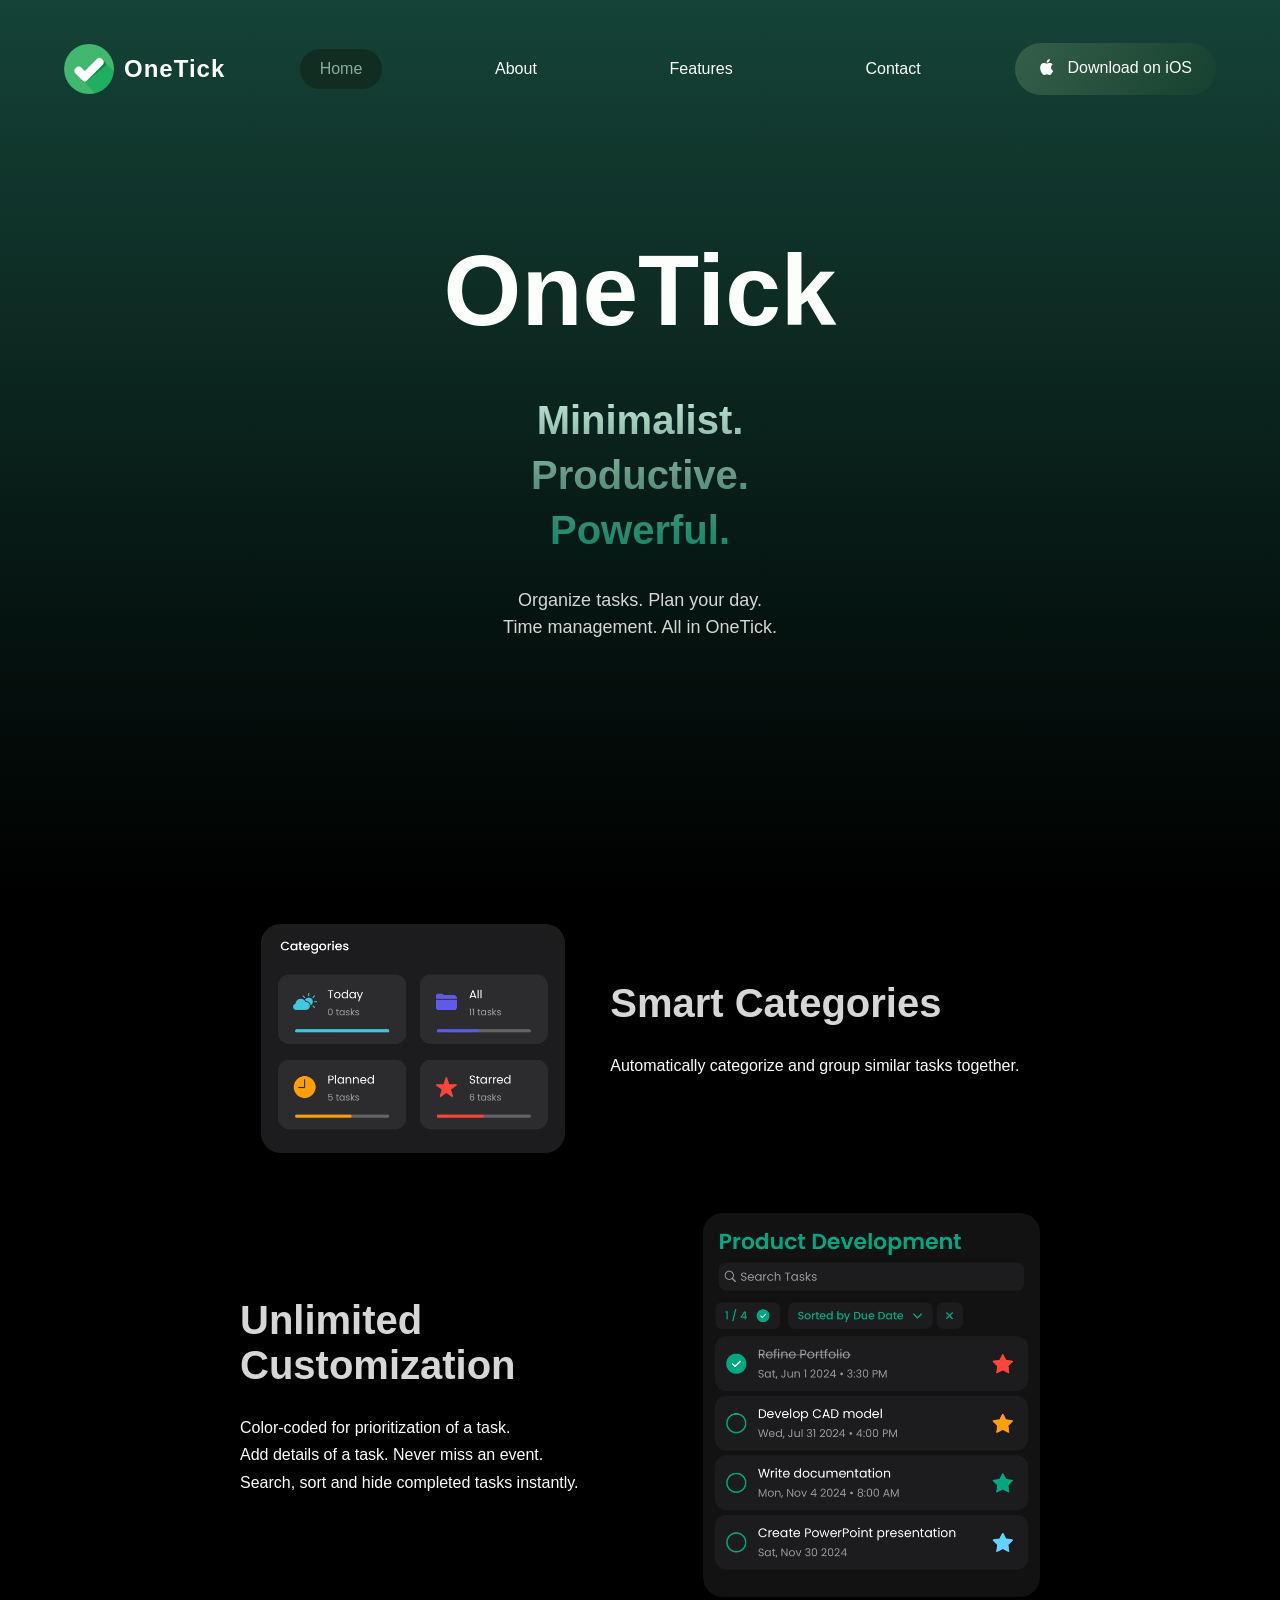
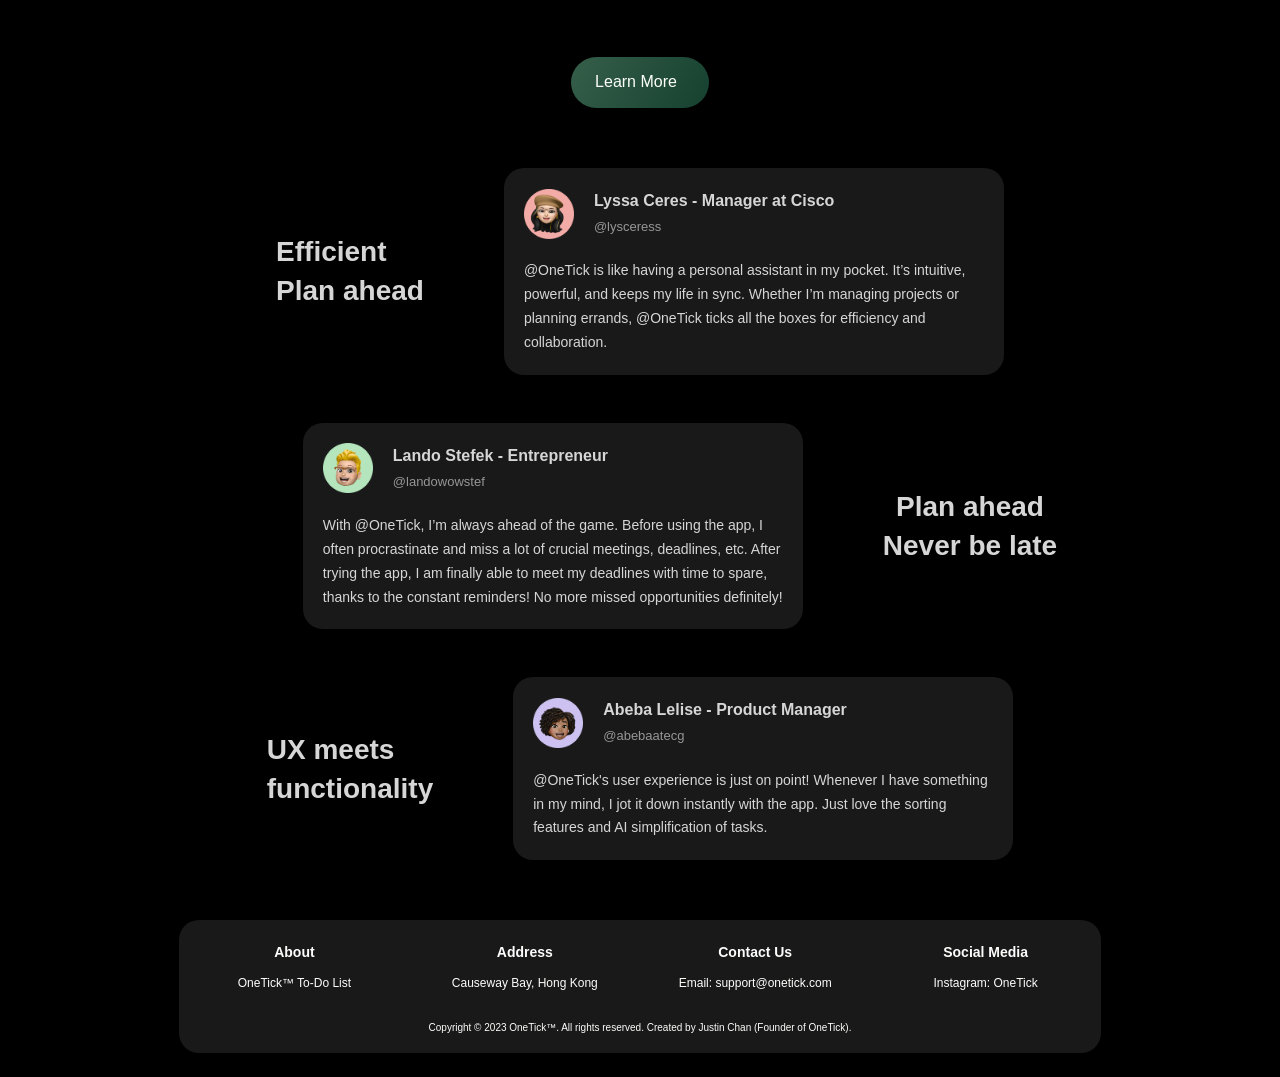
==== index.html @ d0ab64a8 "Add files via upload" ====
<!DOCTYPE html>
<html>
  <head>
    <meta charset="utf-8">
    <meta name="viewport" content="width=device-width, initial-scale-1, maximum-scale=5">
    <link href = "style.css" rel="stylesheet" type="text/css"/>
    <link rel="icon" href="img/tickicon180.png" />
    <link rel="stylesheet" href="https://cdnjs.cloudflare.com/ajax/libs/font-awesome/4.7.0/css/font-awesome.min.css">
    <link rel='stylesheet' href='https://cdn-uicons.flaticon.com/2.4.0/uicons-brands/css/uicons-brands.css'>
    <link rel='stylesheet' href='https://cdn-uicons.flaticon.com/2.4.0/uicons-solid-rounded/css/uicons-solid-rounded.css'>
    <link href="img/css/uicons-brands.css" rel="stylesheet">
    <title>OneTick | The All-In-One To-Do List</title>
  </head>
  
  <body>
    <!-- Side Menu -->
    <div class="mobile-navigation" id="mobile-navigation">
      <div class="mobile-navigation--header">
        <div class="close-button" onclick="toggleMobileNavigation()">
          <button>
            <i class="fi fi-sr-cross-small"></i>
          </button>
        </div>
      </div>
      <!-- Side Menu List-->
      <a onclick="toggleMobileNavigation()" class="mobile-navigation--item mobile-navigation--item__active">Home</a>
      <a href="about.html" class="mobile-navigation--item">About</a>
      <a href="features.html" class="mobile-navigation--item">Features</a> 
      <a href="" class="mobile-navigation--item">Contact</a>
    </div>
      
      <!-- Top Tab Navigation-->
    <div id="container">
      <header>
        <div class="left-box">
          <div class="menu-button" onclick="toggleMobileNavigation()">
            <button>
              <i class="fi fi-sr-bars-staggered"></i>
            </button>
          </div>
          <img src="img/tickicon180.png" alt="" class="logo" onclick="reloadPage()"/>
          <a>
            <h3 class="sitename--h3" onclick="reloadPage()">OneTick
            </h3>
          </a>
        </div>

        <nav class="navigation">
          <a class="navigation--item navigation--item__active">Home</a>
          <a href="about.html" class="navigation--item">About</a>
          <a href="features.html" class="navigation--item">Features</a> 
          <a href="" class="navigation--item">Contact</a>
        </nav>
        <div class="right-box">
          <button class="download-button">
            <i class="fi fi-brands-apple"></i> Download on iOS
          </button>
        </div>
      </header>

      <main>
        <div class="main--content">
          <div class="center--content">
            <div class="title--content">
              <h1 class="onetick-title">
                 OneTick
              </h1>
            </div>
            <span class="color-effect">
              <h1 class="headline">
                 Minimalist.
              </h1>
              <h1 class="headline">
                Productive.
              </h1>
              <h1 class="headline">
                Powerful.
              </h1>
            </span>
            <p class="description">
              Organize tasks. Plan your day. <br>Time management. All in OneTick.
            </p>
            <div class="arrow-down">
              <a href="#div2" class="arrowdown-button">
                <i class="fi fi-sr-angle-down"></i>
              </a>
            </div>
          </div>
        </div>
      </main>
      
      <div class="categories" id="div2">
        <div class="text1">
          <div class="categories-text">
            <h1 class="headline">Smart Categories</h1>
            <p class="subtitle">Automatically categorize and group similar tasks together.</p>
          </div>
        </div>
        <div class="categories1-imgbox">
          <img src="img/smartcategories.png" alt="" class="categories-img1">
        </div>
        <div class="text2">
          <div class="categories-text">
            <h1 class="headline">Smart Categories</h1>
            <p class="subtitle">Automatically categorize and group similar tasks together.</p>
          </div>
        </div>
      </div>

      <div class="categories" id="categories2">
        <div class="categories-text">
          <h1 class="headline">Unlimited 
          Customization</h1>
          <p class="subtitle">
            Color-coded for prioritization of a task.<br>Add details of a task. Never miss an event.<br>Search, sort and hide completed tasks instantly.
          </p>
        </div>
        <div class="categories2-imgbox">
          <img src="img/unlimitedcustomisation.png" alt="" class="categories-img2">
        </div>
      </div>

      <div class="learn-more">
        <button onclick="location.href = 'about.html';" class="learnmore-button">Learn More<i class="fi fi-sr-angle-small-right"></i></button>
      </div>

      <div class="grid-home" id="second">
        <div class="grid-item">
          <div class="subtitle-home">
            <h3>
              Efficient<br>Plan ahead
            </h3>
          </div>
          <div class="card">
            <div class="card-heading">
              <img src="img/user1.png" alt="" class="user-icon">
              <div class="card-textheader">
                <h4>
                  Lyssa Ceres - Manager at Cisco
                </h4>
                <h5>
                  @lysceress
                </h5>
              </div> 
            </div> 
            <p>
              @OneTick is like having a personal assistant in my pocket. It’s intuitive, powerful, and keeps my life in sync. Whether I’m managing projects or planning errands, @OneTick ticks all the boxes for efficiency and collaboration.
            </p>
          </div>
        </div>

        <div class="grid-item">
          <div class="subtitle-home-1">
            <h3>
              Plan ahead<br>Never be late
            </h3>
          </div>
          <div class="card">
            <div class="card-heading">
              <img src="img/user2.png" alt="" class="user-icon">
              <div class="card-textheader">
                <h4>
                  Lando Stefek - Entrepreneur 
                </h4>
                <h5>
                  @landowowstef
                </h5>
              </div> 
            </div>
            <p>
              With @OneTick, I’m always ahead of the game. Before using the app, I often procrastinate and miss a lot of crucial meetings, deadlines, etc. After trying the app, I am finally able to meet my deadlines with time to spare, thanks to the constant reminders! No more missed opportunities definitely!
            </p>
          </div>
          <div class="subtitle-home-2"">
            <h3>
              Plan ahead<br>Never be late
            </h3>
          </div>
        </div>
        
        <div class="grid-item">
          <div class="subtitle-home">
            <h3>
              UX meets<br>functionality
            </h3>
          </div>
          <div class="card">
            <div class="card-heading">
              <img src="img/user3.png" alt="" class="user-icon">
              <div class="card-textheader">
                <h4>
                  Abeba Lelise - Product Manager
                </h4>
                <h5>
                  @abebaatecg
                </h5>
              </div>
            </div>  
            <p>
              @OneTick's user experience is just on point! Whenever I have something in my mind, I jot it down instantly with the app. Just love the sorting features and AI simplification of tasks. 
            </p>
          </div>
        </div>
      </div>
        
      <!-- About, Address and Contact Us (footer) a-->
      <footer>
        <div class="socials-credits">
          <div class="socials">
            <div>
              <p class="socials--item">About</p>
              <p class="socials--subitem">OneTick™ To-Do List</p>
            </div>
            <div>
              <p class="socials--item">Address</p>
              <p class="socials--subitem">Causeway Bay, Hong Kong</p>
            </div>
            <div>
              <p class="socials--item">Contact Us</p>
              <p class="socials--subitem">Email: support@onetick.com</p>
            </div>
            <div>
              <p class="socials--item">Social Media</p>
              <p class="socials--subitem">Instagram: OneTick</p>
            </div>
          </div>
          <div class="credits">
            <p>Copyright © 2023 OneTick™. All rights reserved. Created by Justin Chan (Founder of OneTick).</p>
          </div>
        </div>
      </footer>
    </div>

    <!-- mobile navigation side tab a-->
    <script>
      function toggleMobileNavigation() {
        var element = document.getElementById("mobile-navigation");

        if (element.classList.contains("mobile-navigation__open")) {
          element.classList.remove("mobile-navigation__open");
        } else {
          element.classList.add("mobile-navigation__open");
        }
      }
    </script>

    <script>
      function reloadPage() {
        location.reload();
      }
    </script>
  
  </body>
</html>
---- style.css ----
* {
  box-sizing: border-box;
  font: inherit;
  color: inherit;
  scroll-padding-top: 3em;
}

/* Color Palatte */
style attribute {
    --primary: #fcfefb;
    --secondary: #080807;
    --primbuttn: #355f49;
    --secbuttn: #000000;
    --accent: #164130;
}

html {
  scroll-behavior: smooth;
}

html, body {
  height: 100%;
  width: 100%;
}

::selection {
  background: rgba(97,189,141,0.3);
}

body {
  font-family: "Inter", sans-serif;
  margin: 0;
  background: linear-gradient(180deg, #154337 0%, #061612 65%, #000000 100%);
  background-color: #000000;
  background-repeat: no-repeat;
  padding: env(safe-area-inset-top), env(safe-area-inset-right), env(safe-area-inset-bottom), env(safe-area-inset-left);
  color: #fcfefb;
}

/* Logo - Onetick */
.logo {
  width: 50px;
  height: 50px;
  transform: rotate(0);
}

.logo:hover {
  transform: rotate(360deg);
  transition: all ease-in-out 0.4s;
  cursor: pointer;
}

/* Sitename */
.sitename--h3:hover {
  cursor: pointer;
  color: #1faf5f;
}

.sitename--h3 {
  color: #fcfefb;
  font-size: 24px;
  font-weight: 700;
  letter-spacing: +1px;
  margin-left: 10px;
  padding: 0;
  flex-grow: 1;
  -moz-transition: all 0.2s ease-in;
  -o-transition: all 0.2s ease-in;
  -webkit-transition: all 0.2s ease-in;
  transition: all 0.2s ease-in;
}

p {
  max-width: 600;
}

/* Container that contains everything */
#container {
  max-width: 1200px;
  padding: 24px;
  margin: 0 auto;
}

/* Navigation header */
.left-box {
  display: flex;
  justify-content: left;
  align-items: center;
}

header {
  display: flex;
  justify-content: space-between;
  align-items: center;
  height: 10vh;
}

/* Navigation */
.navigation {
  flex-grow: 1.5;
  margin-left: 40px;
  display: flex;
  flex-direction: row;
  justify-content: space-around;
  max-width: 800px;
}

.navigation--item {
  text-decoration: none;
  color: #fcfefb;
  padding: 0.7em 1.25em;
  border-radius: 999px;
  margin-left: 24px;
  transition: transform ease 0.2s;
}

.navigation--item:hover {
  background-color: #3e4742;
}

.navigation--item:first-child {
  margin-left: 0;
}

.navigation--item__active {
  background-color: #112d21;
  color: #87b09b;
}

.navigation--button {
  color: #fcfefb;
  border: none;
  background: linear-gradient(120deg, #355f49, #164130);
  padding: 1em 1.5em;
  margin-left: 20px;
  border-radius: 999px;
  transition: transform ease 0.2s, box-shadow ease 0.2s;
  display: block;
}

.navigation--button:hover {
  transform: translate(0, -3px);
  box-shadow: 0 20px 80px -10px #355f49;
}

.navigation--button:active {
  transform: translate(0em, 0.2em);
  filter: brightness(60%);
}

.navigation--button:active:before {
  transform: translate3d(0, 0, -0.2em);
}

a {
  cursor: pointer;
  transition: transform ease 0.2s;
}

a:active {
  transform: translate(0em, 0.2em);
  filter: brightness(60%);
}

a:active:before {
  transform: translate3d(0, 0, -0.2em);
}

/* Main content */
main {
  display: flex;
  margin-top: 5vh;
  margin-bottom: 5vh;
  height: 80vh;
}

.learn-more {
  margin-bottom: 60px;
}

button {
  transition: transform ease 0.2s;
  font-size: 16px;
}

button:active {
  transform: translate(0em, 0.2em);
  filter: brightness(60%);
}

button:active:before {
  transform: translate3d(0, 0, -0.2em);
}

.onetick-title {
  font-size: 100px;
  font-weight: bolder;
  margin: 0;
  padding: 0;
  text-align: center;
  margin-bottom: 40px;
}

.headline {
  color: #d6d6d6;
  font-size: 40px;
  font-weight: bold;
  margin: 0;
  padding: 0;
  text-align: center;
  margin-bottom: 10px;
}

.color-effect {
    background: linear-gradient(180deg, #BDE3D5, #619381, #008763);
    -webkit-background-clip: text;
    -webkit-text-fill-color: transparent;
}

.color-effect-2 {
    background: linear-gradient(120deg, #9cc599, #3a6238);
    -webkit-background-clip: text;
    -webkit-text-fill-color: transparent;
}

.description {
  color: #d6d6d6;
  margin: 0;
  padding: 0;
  line-height: 150%;
  margin-top: 24px;
  margin-bottom: 24px;
  text-align: center;
  font-size: 18px;
}

.description---about {
  color: #d6d6d6;
  margin: 0;
  padding: 0;
  line-height: 150%;
  text-align: center;
  font-weight: 600;
  font-size: 24px;
}

.italic {
  font-style: italic;
  border-radius: 1em 0 1em 0;
  background-image: linear-gradient(
    -100deg,
    rgba(255, 224, 0, 0.2),
    rgba(255, 224, 0, 0.3) 95%,
    rgba(255, 224, 0, 0.1)
  );
}

.bold {
  font-weight: bold;
}



@-webkit-keyframes shine {
  from {
    -webkit-mask-position: 150%;
  }
  
  to {
    -webkit-mask-position: -50%;
  }
}

i {
  vertical-align: middle;
}

.learnmore-button {
  padding: 1em 1.5em;
  border: none;
  border-radius: 999px;
  background: linear-gradient(120deg, #355f49, #164130);
  transition: transform ease 0.2s, box-shadow ease 0.2s;
  display: block;
  margin: auto;
  justify-content: center;
  align-items: center;
}

.learnmore-button:hover {
  transform: translate(0, -3px);
  box-shadow: 0 20px 80px -10px #355f49;
}

.learnmore-button:active {
  transform: translate(0em, 0.2em);
  filter: brightness(60%);
}

.learnmore-button:active:before {
  transform: translate(0em, -0.2em);
}

.learnmore-button i {
  margin-left: 0.5em;
}

.download-button {
  padding: 1em 1.5em;
  border: none;
  border-radius: 999px;
  background: linear-gradient(120deg, #355f49, #164130);
  transition: transform ease 0.2s, box-shadow ease 0.2s;
  margin: auto;
  margin-left: 40px;
}

.download-button:hover {
  transform: translate(0, -3px);
  box-shadow: 0 20px 80px -10px #355f49;
}

.download-button:active {
  transform: translate(0em, 0.2em);
  filter: brightness(60%);
}

.download-button:active:before {
  transform: translate(0em, -0.2em);
}

.download-button i {
  margin-right: 0.5em;
}

.main--content {
  flex: 1;
  display: flex;
  flex-direction: column;
}

@keyframes fade-in {
  from {
    opacity: 0;
    transform: translateY(1em);
  }
  
  to {
    opacity: 1;
    transform: translateY(0);
  }
}

.title--content {
  align-items: center;
  margin-bottom: 10px;
  animation: fade-in ease-in-out;
  animation-duration: 1.5s;
}

.center--content {
  display: flex;
  flex-direction: column;
  margin: auto;
  animation: fade-in ease-in-out;
  animation-duration: 1.5s;
}

.arrow-down {
  margin-top: 20px;
  margin-bottom: 20px;
  height: 100px;
}

.arrowdown-button {
  margin: auto;
  align-items: center;
  display: flex;
  width: 120px;
  height: 100px;
  justify-content: center;
  background: none;
  padding: 0;
  border: none;
}

a:link { 
  text-decoration: none; 
} 
a:visited { 
  text-decoration: none; 
} 
a:hover { 
  text-decoration: none; 
} 
a:active { 
  text-decoration: none; 
}


.main--img {
  flex: 1;
  display: flex;
  margin: auto;
  justify-content: center;
  animation: fade-in ease-in-out;
  animation-duration: 1.5s;
}

.main--img img {
  max-width: 100%;
  max-height: 500px;
  object-fit: cover;
  transition: all .3s ease;
}

.main--img img:hover {
  transform: scale(1.2);
}

.categories {
  flex: 1;
  display: flex;
  flex-direction: row;
  margin: auto;
  align-items: center;
  justify-content: center;
  gap: 45px;
  margin-bottom: 60px;
  max-width: 800px;
  animation: fade-in ease-in-out;
  animation-timeline: view();
  animation-range: entry 0% cover 30%;
}

.categories1-imgbox {
  width: fit-content;
  background: #1C1C1E;
  transition: all .3s ease;
  border-radius: 20px;
}

.categories2-imgbox {
  width: fit-content;
  background: #121212;
  transition: all .3s ease;
  border-radius: 20px;
  padding-top: 10px;
  padding-bottom: 10px;
}

.categories img {
  max-width: 100%;
  object-fit: contain;
}

.categories-img1 {
  max-height: 25vh;
  border-radius: 20px;
}

.categories-img2 {
  max-height: 40vh;
  border-radius: 20px;
}

.categories1-imgbox:hover {
  transform: scale(1.06);
}

.categories2-imgbox:hover {
  transform: scale(1.06);
}

.text1 {
  display: none;
}

.text2 {
  display: flex;
}

.categories-text {
  flex: 1;
  display: flex;
  flex-direction: column;
  margin: auto;
  justify-content: left;
}

.categories .headline {
  text-align: left;
}

.categories .subtitle {
  line-height: 1.7;
}

/* Card Layout */
.grid-home {
  display: grid;
  grid-row-gap: 3em;
  grid-gap: 3em;
  position: relative;
  justify-content: center;
  margin-bottom: 60px;
}

.grid {
  display: grid;
  grid-template-columns: repeat(2, 500px);
  grid-row-gap: 3em;
  grid-gap: 3em;
  position: relative;
  justify-content: center;
  margin-bottom: 60px;
}

@keyframes appear {
  from {
    opacity: 0;
    scale: 0.5;
  } 
  to {
    opacity: 1;
    scale: 1;
  }
}

.card {
  background-color: rgba(25, 25, 25, 1);
  padding: 20px 20px 20px 20px;
  border-radius: 20px;
  position: relative;
  cursor: pointer;
  transition: box-shadow .25s;
  max-width: 500px;
  animation: appear linear;
  animation-timeline: view();
  animation-range: entry 0% cover 30%;
}

.card::before {
  content: '';
  position: absolute;
  inset: 0;
  border-radius: 20px;
}

.card:hover {
  box-shadow: 0 20px 80px 0px rgb(53,95,73,40%) ;
}

.icon {
  text-align: center;
  position: relative;
  padding-top: 12px;
}

.icon {
  position: absolute;
  border-radius: 50%;
  background-color: rgba(35,35,35,1);
}

.grid-home .icon {
  position: relative;
  display: block;
  width: 60px;
  height: 60px;
  color: #d6d6d6;
}

.grid .icon {
  position: relative;
  display: block;
  width: 40px;
  height: 40px;
  color: #d6d6d6;
}

.user-icon {
  width: 50px;
  height: 50px;
}

.grid-home .card-heading {
  display: flex;
  gap: 20px;
  align-items: center;
  margin-bottom: 20px;
}

.grid-home .card-textheader {
  display: flex;
  flex-direction: column;
  vertical-align: center;
}  

.grid-home h4 {
  position: relative;
  margin: 5px 0 10px 0;
  font-family: inherit;
  font-weight: 700;
  font-size: 16px;
  line-height: 1;
  color: #d6d6d6;
}

.grid h4 {
  position: relative;
  margin: 12px 0 4px 0;
  font-family: inherit;
  font-weight: 700;
  font-size: 20px;
  line-height: 2;
  color: #d6d6d6;
}

.grid-home h5 {
  margin: 0 0 5px 0;
  position: relative;
  font-size: 13px;
  line-height: 1.2;
  color: #969696;
}

.grid-home p {
  position: relative;
  margin: 0;
  font-size: 14px;
  line-height: 1.7;
  color: #d6d6d6;
}

.grid p {
  position: relative;
  margin: 0;
  font-size: 14px;
  line-height: 1.7;
  color: #d6d6d6;
}

.subtitle-home h3 {
  position: relative;
  margin: 0;
  font-size: 28px;
  line-height: 1.4;
  font-weight: bold;
  color: #d6d6d6;
  animation: fade-in ease-in-out;
  animation-duration: 1.5s;
  animation-timeline: view();
  animation-range: entry 0% cover 20%;
}

.subtitle-home-2 h3 {
  display: block;
  position: relative;
  margin: 0;
  font-size: 28px;
  line-height: 1.4;
  font-weight: bold;
  color: #d6d6d6;
  animation: fade-in ease-in-out;
  animation-duration: 1.5s;
  animation-timeline: view();
  animation-range: entry 0% cover 20%;
  text-align: center;
}
.subtitle-home-1 h3 {
  display: none; 
}

.grid-item {
  display: flex;
  flex-direction: row;
  align-items: center;
  justify-content: center;
  margin: auto;
  max-width: 900px;
  gap: 80px;
}

/* Footer */
.socials-credits {
  background-color: rgba(25, 25, 25, 1);
  border-radius: 20px;
  padding-top: 10px;
  padding-bottom: 10px;
  margin-left: 10%;
  margin-right: 10%;
  animation: fade-in ease-in-out;
  animation-duration: 1.5s;
  animation-timeline: view();
  animation-range: entry 0% cover 20%;
}

.socials {
  display: grid;
  grid-template-columns: repeat(4, 25%);
  grid-gap: 0;
  position: relative;
  justify-content: center;
}

.socials--item {
  font-weight: 700;
  font-size: 14px;
}

.socials--subitem {
  margin: 0;
  line-height: 150%;
  font-weight: 400;
  font-size: 12px;
}

.socials p {
  text-align: center;
}

.credits p {
  text-align: center;
  font-size: 10px;
  margin-top: 30px;
  margin-left: 20px;
  margin-right: 20px;
}

/* Mobile navigation */
.menu-button {
  display: none;
}

.menu-button button {
  border: none;
  background-color: transparent;
  font-size: 22px;
}

.close-button button {
  border: none;
  background-color: transparent;
  font-size: 22px;
  margin-top: 20px;
  margin-bottom: 40px;
}

.mobile-navigation--item {
  text-decoration: none;
  font-size: 24px;
  color: #fcfefb;
  display: block;
  margin-bottom: 24px;
  padding-left: 0px;
  border-left: 3px solid transparent;
  transition: all 0.4s ease;
}

.mobile-navigation--item:hover {
  padding-left: 10px;
  border-left: 3px solid #164130;
}

.mobile-navigation--item__active {
  color: #87b09b;
}

.mobile-navigation {
  position: fixed;
  width: 60%;
  height: 100vh;
  background: rgba(30,30,30,1);
  padding: 24px;
  display: none;
  transform: translateX(-100%);
  transition: transform 200ms ease-in-out;
}

.mobile-navigation__open {
  transform: translateX(0)
}

.mobile-navigation--header {
  display: flex;
  align-items: center;
  justify-content: space-between;
}

@media only screen and (max-width: 1100px) {
  .grid {
    grid-template-columns: repeat(2, 400px);
  }
}

@media only screen and (max-width: 900px) {
  .grid {
    grid-template-columns: repeat(2, 320px);
  }
  
  .socials {
    grid-template-columns: repeat(2, 50%);
  }
}


@media only screen and (max-width: 917px) {
  main {
    display: block;
    height: auto;
    margin-bottom: 10vh;
  }

  header .logo {
    display: none;
  }

  header {
    display: flex;
    justify-content: space-evenly;
    align-items: center;
  }

  .navigation {
    display: none;
  }

  .navigation--button {
    display: none;
  }

  .mobile-navigation {
    display: block;
    z-index: 1;
  }

  .menu-button {
    display: block;
  }

  .main--img {
    display: flex;
    margin: auto;
    justify-content: center;
  }
  
  .main--img img {
    max-width: 70%;
    max-height: 900px;
    height: auto;
  }

  .main--img img:hover {
    transform: none;
  }

  .main--content {
    display: block;
    justify-content: center;
    margin-bottom: 40px;
    margin-left: 0;
  }
  
  .planning-button {
    display: block;
    margin: auto;
  }

  .download-button {
    display: block;
    float: right;
  }

  .arrow-down {
    display: none;
  }

  .categories {
    flex: 1;
    display: flex;
    flex-direction: column;
    margin: auto;
    justify-content: center;
    animation: fade-in ease-in-out;
    animation-duration: 1.5s;
    gap: 25px;
    margin-bottom: 60px;
  }

  .categories-text .headline {
    text-align: center;
  }

  .categories-text .subtitle {
    text-align: center;
  }

  .text1 {
    display: flex;
  }

  .text2 {
    display: none;
  }
  
  .grid-item {
    display: flex;
    flex-direction: column;
    align-items: center;
    justify-content: center;
    margin: auto;
    max-width: 600px;
    gap: 25px;
    margin-top: 30px;
  }
  
  .subtitle-home h3 {
    text-align: center;
  }
  
  .subtitle-home-1 h3 {
    display: block;
    position: relative;
    margin: 0;
    font-size: 28px;
    line-height: 1.4;
    font-weight: bold;
    color: #d6d6d6;
    animation: fade-in ease-in-out;
    animation-duration: 1.5s;
    animation-timeline: view();
    animation-range: entry 0% cover 40%;
    text-align: center;
  }
  
  .subtitle-home-2 {
    display: none;
  }
}

@media only screen and (max-width: 730px) {
  .grid {
    grid-template-columns: repeat(1, 100%);
  }
  .card {
    justify-content: center;
    align-items: center;
  }
}

@media only screen and (max-width: 600px) {
  .socials {
    grid-template-columns: repeat(1, 100%);
  }
  .grid-item {
    max-width: 450px;
  }
}

@media only screen and (max-width: 560px) {
  .grid-item {
    max-width: 350px;
  }
}

@media only screen and (max-width: 430px) {
  /*Shrink whole page when screen is too small*/
  body {
    zoom: 80%;
  }
}

@media only screen and (max-width: 340px) {
  /*Shrink whole page when screen is too small*/
  body {
    zoom: 60%;
  }
}

@media only screen and (max-width: 280px) {
  /*Shrink whole page when screen is too small*/
  body {
    zoom: 40%;
  }
}

@media only screen and (max-width: 200px) {
  /*Shrink whole page when screen is too small*/
  body {
    zoom: 30%;
  }
}
@media only screen and (max-width: 160px) {
  /*Shrink whole page when screen is too small*/
  body {
    zoom: 20%;
  }
}
---- img/css/uicons-brands.css ----
@font-face {
font-family: "uicons-brands";
src: url("../webfonts/uicons-brands.eot#iefix") format("embedded-opentype"),
url("../webfonts/uicons-brands.woff2") format("woff2"),
url("../webfonts/uicons-brands.woff") format("woff");
}

    i[class^="fi-brands-"]:before, i[class*=" fi-brands-"]:before, span[class^="fi-brands-"]:before, span[class*="fi-brands-"]:before {
font-family: uicons-brands !important;
font-style: normal;
font-weight: normal !important;
font-variant: normal;
text-transform: none;
line-height: 1;
-webkit-font-smoothing: antialiased;
-moz-osx-font-smoothing: grayscale;
}

        .fi-brands-3m:before {
    content: "\f101";
    }
        .fi-brands-500px:before {
    content: "\f102";
    }
        .fi-brands-abbot-laboratories:before {
    content: "\f103";
    }
        .fi-brands-accusoft:before {
    content: "\f104";
    }
        .fi-brands-acrobat:before {
    content: "\f105";
    }
        .fi-brands-adobe:before {
    content: "\f106";
    }
        .fi-brands-aecom:before {
    content: "\f107";
    }
        .fi-brands-aero:before {
    content: "\f108";
    }
        .fi-brands-after-effects:before {
    content: "\f109";
    }
        .fi-brands-airbnb:before {
    content: "\f10a";
    }
        .fi-brands-algolia:before {
    content: "\f10b";
    }
        .fi-brands-amd:before {
    content: "\f10c";
    }
        .fi-brands-american-express:before {
    content: "\f10d";
    }
        .fi-brands-android:before {
    content: "\f10e";
    }
        .fi-brands-animate:before {
    content: "\f10f";
    }
        .fi-brands-app-store-ios:before {
    content: "\f110";
    }
        .fi-brands-apple-pay:before {
    content: "\f111";
    }
        .fi-brands-apple:before {
    content: "\f112";
    }
        .fi-brands-artstation:before {
    content: "\f113";
    }
        .fi-brands-astrazeneca:before {
    content: "\f114";
    }
        .fi-brands-asus:before {
    content: "\f115";
    }
        .fi-brands-atandt:before {
    content: "\f116";
    }
        .fi-brands-atlassian:before {
    content: "\f117";
    }
        .fi-brands-atom:before {
    content: "\f118";
    }
        .fi-brands-audition:before {
    content: "\f119";
    }
        .fi-brands-behance:before {
    content: "\f11a";
    }
        .fi-brands-bitcoin:before {
    content: "\f11b";
    }
        .fi-brands-blackberry:before {
    content: "\f11c";
    }
        .fi-brands-blogger:before {
    content: "\f11d";
    }
        .fi-brands-bluetooth:before {
    content: "\f11e";
    }
        .fi-brands-bootstrap:before {
    content: "\f11f";
    }
        .fi-brands-bridgestone:before {
    content: "\f120";
    }
        .fi-brands-burger-king:before {
    content: "\f121";
    }
        .fi-brands-c:before {
    content: "\f122";
    }
        .fi-brands-capture:before {
    content: "\f123";
    }
        .fi-brands-cc-amazon-pay:before {
    content: "\f124";
    }
        .fi-brands-cc-apple-pay:before {
    content: "\f125";
    }
        .fi-brands-cc-diners-club:before {
    content: "\f126";
    }
        .fi-brands-cc-visa:before {
    content: "\f127";
    }
        .fi-brands-centos:before {
    content: "\f128";
    }
        .fi-brands-character:before {
    content: "\f129";
    }
        .fi-brands-chromecast:before {
    content: "\f12a";
    }
        .fi-brands-cloudflare:before {
    content: "\f12b";
    }
        .fi-brands-confluence:before {
    content: "\f12c";
    }
        .fi-brands-creative-commons-by:before {
    content: "\f12d";
    }
        .fi-brands-creative-commons-nc-eu:before {
    content: "\f12e";
    }
        .fi-brands-creative-commons-nc-jp:before {
    content: "\f12f";
    }
        .fi-brands-creative-commons-nc:before {
    content: "\f130";
    }
        .fi-brands-creative-commons-nd:before {
    content: "\f131";
    }
        .fi-brands-creative-commons-pd-alt:before {
    content: "\f132";
    }
        .fi-brands-creative-commons-pd:before {
    content: "\f133";
    }
        .fi-brands-creative-commons-remix:before {
    content: "\f134";
    }
        .fi-brands-creative-commons-sa:before {
    content: "\f135";
    }
        .fi-brands-creative-commons-sampling-plus:before {
    content: "\f136";
    }
        .fi-brands-creative-commons-sampling:before {
    content: "\f137";
    }
        .fi-brands-creative-commons-share:before {
    content: "\f138";
    }
        .fi-brands-creative-commons-zero:before {
    content: "\f139";
    }
        .fi-brands-creative-commons:before {
    content: "\f13a";
    }
        .fi-brands-css3-alt:before {
    content: "\f13b";
    }
        .fi-brands-css3:before {
    content: "\f13c";
    }
        .fi-brands-dailymotion:before {
    content: "\f13d";
    }
        .fi-brands-deezer:before {
    content: "\f13e";
    }
        .fi-brands-delphi:before {
    content: "\f13f";
    }
        .fi-brands-dev:before {
    content: "\f140";
    }
        .fi-brands-devianart:before {
    content: "\f141";
    }
        .fi-brands-digg:before {
    content: "\f142";
    }
        .fi-brands-dimension:before {
    content: "\f143";
    }
        .fi-brands-discord:before {
    content: "\f144";
    }
        .fi-brands-docker:before {
    content: "\f145";
    }
        .fi-brands-dribbble:before {
    content: "\f146";
    }
        .fi-brands-dropbox:before {
    content: "\f147";
    }
        .fi-brands-drupal:before {
    content: "\f148";
    }
        .fi-brands-ebay:before {
    content: "\f149";
    }
        .fi-brands-elementor:before {
    content: "\f14a";
    }
        .fi-brands-ethereum:before {
    content: "\f14b";
    }
        .fi-brands-etsy:before {
    content: "\f14c";
    }
        .fi-brands-evernote:before {
    content: "\f14d";
    }
        .fi-brands-facebook-messenger:before {
    content: "\f14e";
    }
        .fi-brands-facebook:before {
    content: "\f14f";
    }
        .fi-brands-fedex:before {
    content: "\f150";
    }
        .fi-brands-figma:before {
    content: "\f151";
    }
        .fi-brands-firefox-browser:before {
    content: "\f152";
    }
        .fi-brands-firefox:before {
    content: "\f153";
    }
        .fi-brands-flaticon-1:before {
    content: "\f154";
    }
        .fi-brands-flaticon:before {
    content: "\f155";
    }
        .fi-brands-flickr:before {
    content: "\f156";
    }
        .fi-brands-flipboard:before {
    content: "\f157";
    }
        .fi-brands-fonts:before {
    content: "\f158";
    }
        .fi-brands-foursquare:before {
    content: "\f159";
    }
        .fi-brands-freepik-1:before {
    content: "\f15a";
    }
        .fi-brands-freepik:before {
    content: "\f15b";
    }
        .fi-brands-fresco:before {
    content: "\f15c";
    }
        .fi-brands-github:before {
    content: "\f15d";
    }
        .fi-brands-gitlab:before {
    content: "\f15e";
    }
        .fi-brands-goodreads:before {
    content: "\f15f";
    }
        .fi-brands-google:before {
    content: "\f160";
    }
        .fi-brands-haskell:before {
    content: "\f161";
    }
        .fi-brands-hbo:before {
    content: "\f162";
    }
        .fi-brands-hotjar:before {
    content: "\f163";
    }
        .fi-brands-html5:before {
    content: "\f164";
    }
        .fi-brands-huawei:before {
    content: "\f165";
    }
        .fi-brands-hubspot:before {
    content: "\f166";
    }
        .fi-brands-ibm:before {
    content: "\f167";
    }
        .fi-brands-iconfinder:before {
    content: "\f168";
    }
        .fi-brands-illustrator-draw:before {
    content: "\f169";
    }
        .fi-brands-illustrator:before {
    content: "\f16a";
    }
        .fi-brands-imdb:before {
    content: "\f16b";
    }
        .fi-brands-incopy:before {
    content: "\f16c";
    }
        .fi-brands-indesign:before {
    content: "\f16d";
    }
        .fi-brands-instagram:before {
    content: "\f16e";
    }
        .fi-brands-intel:before {
    content: "\f16f";
    }
        .fi-brands-invision:before {
    content: "\f170";
    }
        .fi-brands-itunes:before {
    content: "\f171";
    }
        .fi-brands-janseen:before {
    content: "\f172";
    }
        .fi-brands-java:before {
    content: "\f173";
    }
        .fi-brands-jcb:before {
    content: "\f174";
    }
        .fi-brands-jira:before {
    content: "\f175";
    }
        .fi-brands-johnson-and-johnson:before {
    content: "\f176";
    }
        .fi-brands-joomla:before {
    content: "\f177";
    }
        .fi-brands-js:before {
    content: "\f178";
    }
        .fi-brands-kickstarter:before {
    content: "\f179";
    }
        .fi-brands-line:before {
    content: "\f17a";
    }
        .fi-brands-linkedin:before {
    content: "\f17b";
    }
        .fi-brands-lisp:before {
    content: "\f17c";
    }
        .fi-brands-mailchimp:before {
    content: "\f17d";
    }
        .fi-brands-marriott-international:before {
    content: "\f17e";
    }
        .fi-brands-mcdonalds:before {
    content: "\f17f";
    }
        .fi-brands-media-encoder:before {
    content: "\f180";
    }
        .fi-brands-medium:before {
    content: "\f181";
    }
        .fi-brands-meta:before {
    content: "\f182";
    }
        .fi-brands-microsoft-edge:before {
    content: "\f183";
    }
        .fi-brands-microsoft-explorer:before {
    content: "\f184";
    }
        .fi-brands-microsoft:before {
    content: "\f185";
    }
        .fi-brands-mysql:before {
    content: "\f186";
    }
        .fi-brands-napster:before {
    content: "\f187";
    }
        .fi-brands-nestle:before {
    content: "\f188";
    }
        .fi-brands-netflix:before {
    content: "\f189";
    }
        .fi-brands-node-js:before {
    content: "\f18a";
    }
        .fi-brands-nvidia:before {
    content: "\f18b";
    }
        .fi-brands-oracle:before {
    content: "\f18c";
    }
        .fi-brands-patreon:before {
    content: "\f18d";
    }
        .fi-brands-paypal:before {
    content: "\f18e";
    }
        .fi-brands-pfizer:before {
    content: "\f18f";
    }
        .fi-brands-photoshop-camera:before {
    content: "\f190";
    }
        .fi-brands-photoshop-express:before {
    content: "\f191";
    }
        .fi-brands-photoshop-lightroom-classic:before {
    content: "\f192";
    }
        .fi-brands-photoshop-lightroom:before {
    content: "\f193";
    }
        .fi-brands-photoshop:before {
    content: "\f194";
    }
        .fi-brands-php:before {
    content: "\f195";
    }
        .fi-brands-pinterest:before {
    content: "\f196";
    }
        .fi-brands-postgre:before {
    content: "\f197";
    }
        .fi-brands-premiere-rush:before {
    content: "\f198";
    }
        .fi-brands-premiere:before {
    content: "\f199";
    }
        .fi-brands-product-hunt:before {
    content: "\f19a";
    }
        .fi-brands-python:before {
    content: "\f19b";
    }
        .fi-brands-raspberry-pi:before {
    content: "\f19c";
    }
        .fi-brands-reddit:before {
    content: "\f19d";
    }
        .fi-brands-samsung:before {
    content: "\f19e";
    }
        .fi-brands-sap:before {
    content: "\f19f";
    }
        .fi-brands-sass:before {
    content: "\f1a0";
    }
        .fi-brands-shopify:before {
    content: "\f1a1";
    }
        .fi-brands-siemens:before {
    content: "\f1a2";
    }
        .fi-brands-sketch:before {
    content: "\f1a3";
    }
        .fi-brands-skype:before {
    content: "\f1a4";
    }
        .fi-brands-slack:before {
    content: "\f1a5";
    }
        .fi-brands-slidesgo:before {
    content: "\f1a6";
    }
        .fi-brands-snapchat:before {
    content: "\f1a7";
    }
        .fi-brands-sony:before {
    content: "\f1a8";
    }
        .fi-brands-soundcloud:before {
    content: "\f1a9";
    }
        .fi-brands-spark:before {
    content: "\f1aa";
    }
        .fi-brands-spotify:before {
    content: "\f1ab";
    }
        .fi-brands-starbucks:before {
    content: "\f1ac";
    }
        .fi-brands-stock:before {
    content: "\f1ad";
    }
        .fi-brands-storyset:before {
    content: "\f1ae";
    }
        .fi-brands-stripe:before {
    content: "\f1af";
    }
        .fi-brands-substance-3d-designer:before {
    content: "\f1b0";
    }
        .fi-brands-substance-3d-painter:before {
    content: "\f1b1";
    }
        .fi-brands-substance-3d-sampler:before {
    content: "\f1b2";
    }
        .fi-brands-substance-3d-stager:before {
    content: "\f1b3";
    }
        .fi-brands-swift:before {
    content: "\f1b4";
    }
        .fi-brands-t-mobile:before {
    content: "\f1b5";
    }
        .fi-brands-telegram:before {
    content: "\f1b6";
    }
        .fi-brands-tencent:before {
    content: "\f1b7";
    }
        .fi-brands-the-home-depot:before {
    content: "\f1b8";
    }
        .fi-brands-tik-tok:before {
    content: "\f1b9";
    }
        .fi-brands-trello:before {
    content: "\f1ba";
    }
        .fi-brands-tripadvisor:before {
    content: "\f1bb";
    }
        .fi-brands-tumblr:before {
    content: "\f1bc";
    }
        .fi-brands-twitch:before {
    content: "\f1bd";
    }
        .fi-brands-twitter:before {
    content: "\f1be";
    }
        .fi-brands-typescript:before {
    content: "\f1bf";
    }
        .fi-brands-uber:before {
    content: "\f1c0";
    }
        .fi-brands-ubuntu:before {
    content: "\f1c1";
    }
        .fi-brands-unilever:before {
    content: "\f1c2";
    }
        .fi-brands-unity:before {
    content: "\f1c3";
    }
        .fi-brands-unsplash:before {
    content: "\f1c4";
    }
        .fi-brands-ups:before {
    content: "\f1c5";
    }
        .fi-brands-usaa:before {
    content: "\f1c6";
    }
        .fi-brands-verizon:before {
    content: "\f1c7";
    }
        .fi-brands-videvo:before {
    content: "\f1c8";
    }
        .fi-brands-vimeo:before {
    content: "\f1c9";
    }
        .fi-brands-visa:before {
    content: "\f1ca";
    }
        .fi-brands-visual-basic:before {
    content: "\f1cb";
    }
        .fi-brands-vk:before {
    content: "\f1cc";
    }
        .fi-brands-walmart:before {
    content: "\f1cd";
    }
        .fi-brands-wepik:before {
    content: "\f1ce";
    }
        .fi-brands-whatsapp:before {
    content: "\f1cf";
    }
        .fi-brands-wikipedia:before {
    content: "\f1d0";
    }
        .fi-brands-windows:before {
    content: "\f1d1";
    }
        .fi-brands-wix:before {
    content: "\f1d2";
    }
        .fi-brands-wordpress:before {
    content: "\f1d3";
    }
        .fi-brands-xd:before {
    content: "\f1d4";
    }
        .fi-brands-xing:before {
    content: "\f1d5";
    }
        .fi-brands-yahoo:before {
    content: "\f1d6";
    }
        .fi-brands-yandex:before {
    content: "\f1d7";
    }
        .fi-brands-yelp:before {
    content: "\f1d8";
    }
        .fi-brands-youtube:before {
    content: "\f1d9";
    }
        .fi-brands-zoom:before {
    content: "\f1da";
    }
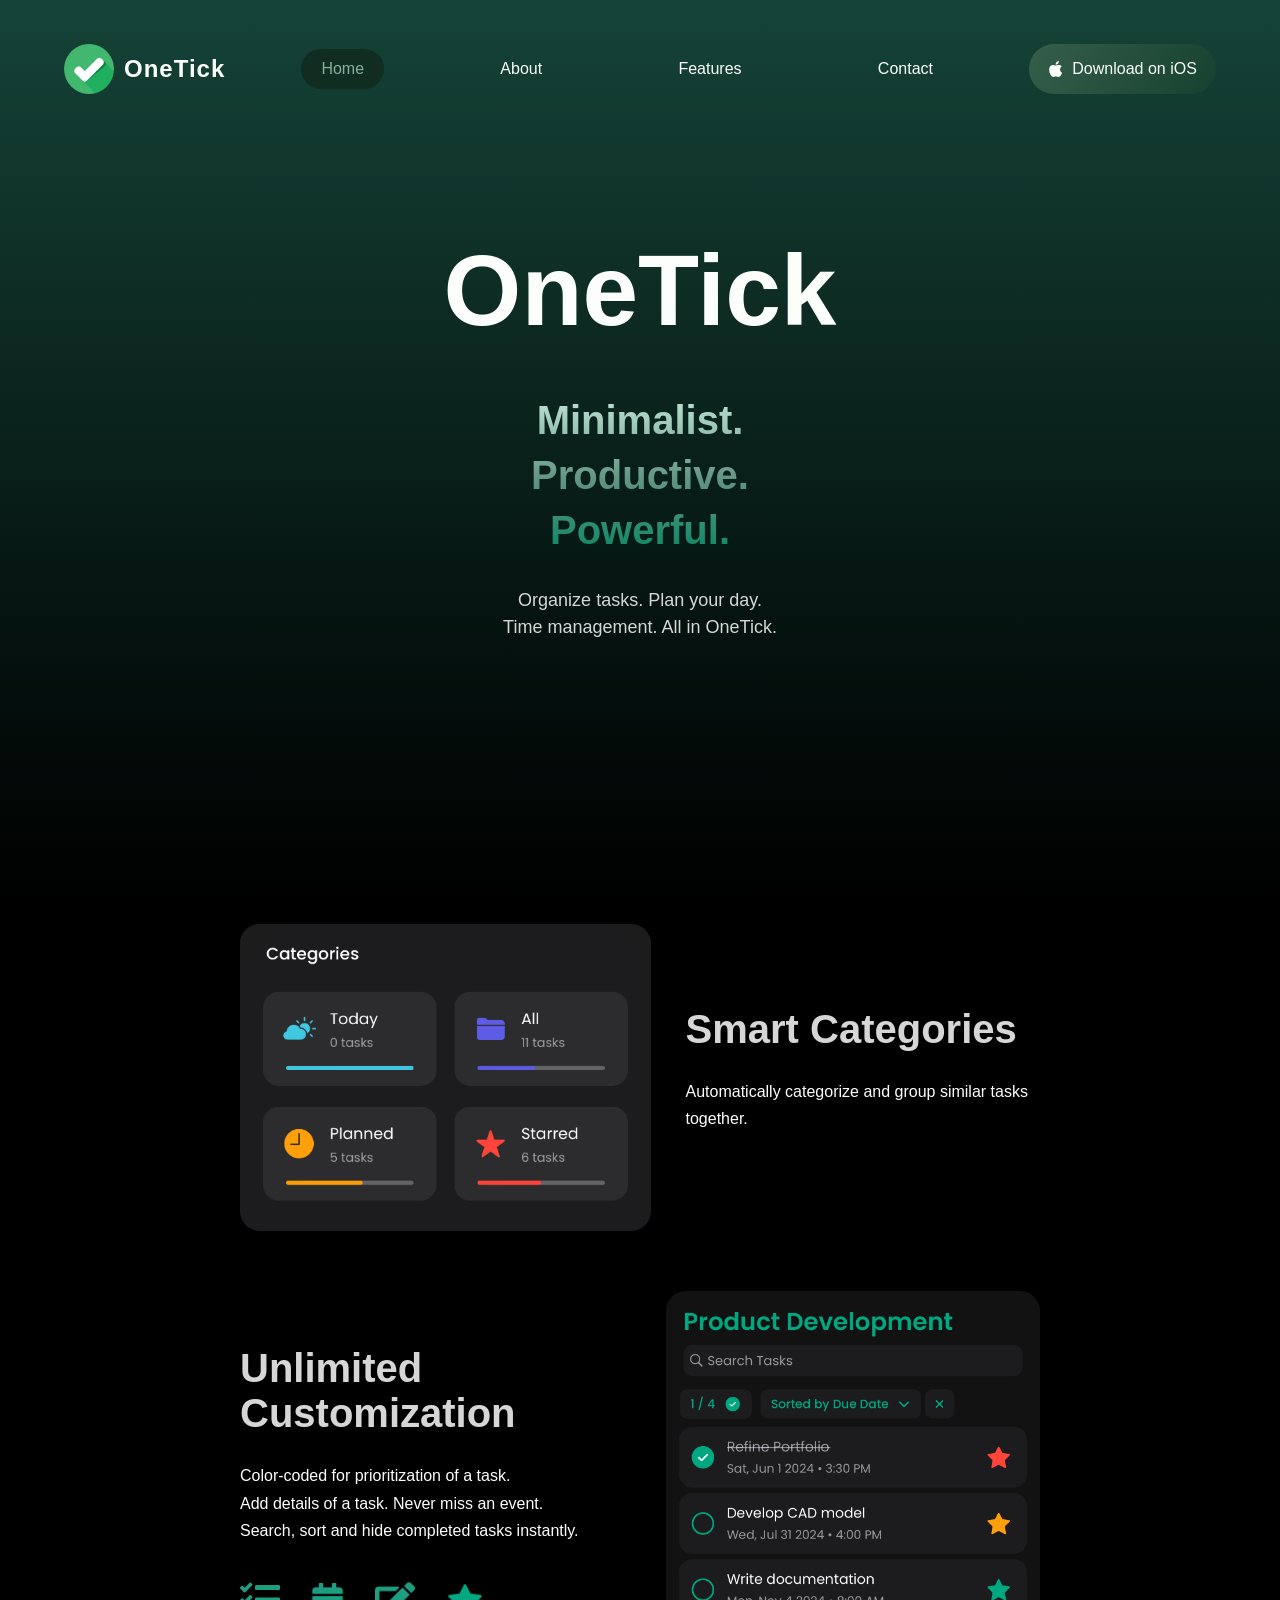
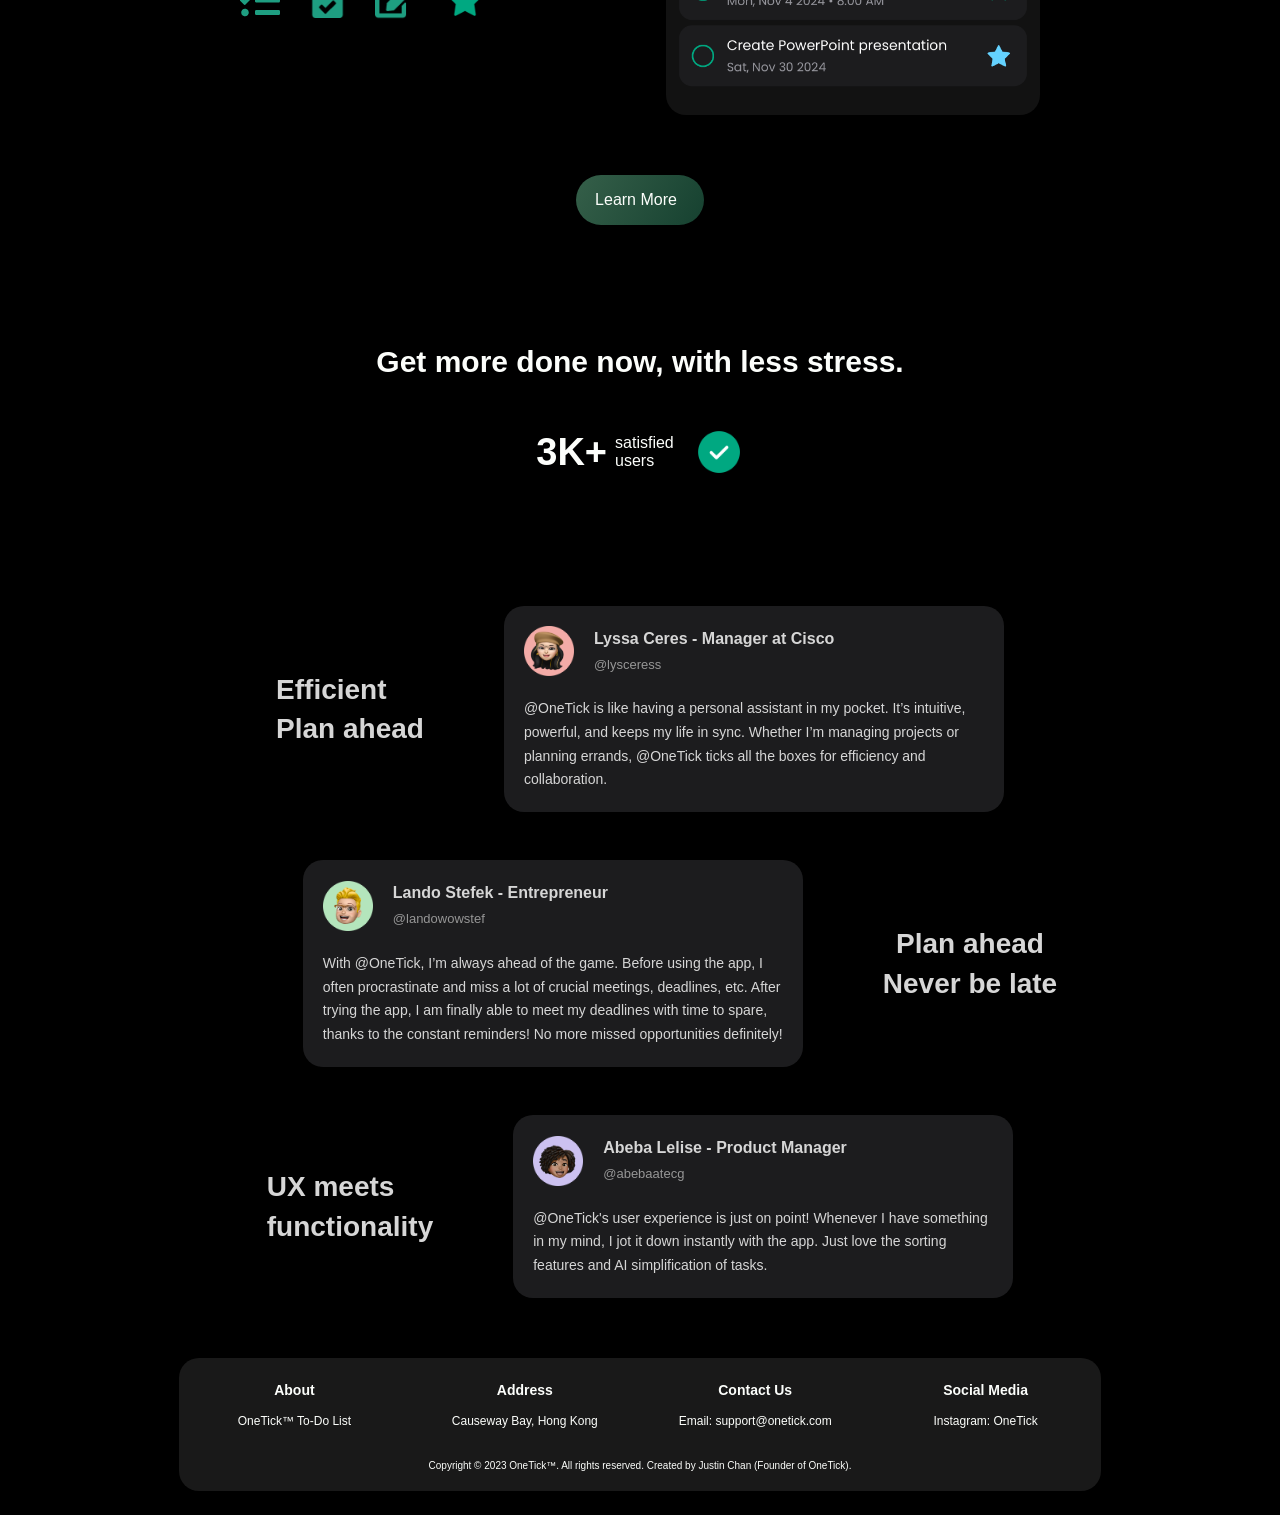
==== commit 8d866956: "Add files via upload" ====
--- a/index.html
+++ b/index.html
@@ -53,7 +53,8 @@
         </nav>
         <div class="right-box">
           <button class="download-button">
-            <i class="fi fi-brands-apple"></i> Download on iOS
+            <i class="fi fi-brands-apple"></i>
+            Download on iOS
           </button>
         </div>
       </header>
@@ -114,14 +115,41 @@
           <p class="subtitle">
             Color-coded for prioritization of a task.<br>Add details of a task. Never miss an event.<br>Search, sort and hide completed tasks instantly.
           </p>
+          <div class="img-container">
+            <img src="img/tasks.png" alt="" class="categories-icon2">
+            <img src="img/calendar-check.png" alt="" class="categories-icon">
+            <img src="img/edit.png" alt="" class="categories-icon2">
+            <img src="img/star.png" alt="" class="categories-icon2">
+          </div>
         </div>
         <div class="categories2-imgbox">
           <img src="img/unlimitedcustomisation.png" alt="" class="categories-img2">
         </div>
       </div>
 
-      <div class="learn-more">
-        <button onclick="location.href = 'about.html';" class="learnmore-button">Learn More<i class="fi fi-sr-angle-small-right"></i></button>
+      <div class="learnmore">
+        <button onclick="location.href = 'about.html';" class="learnmore-button">
+          Learn More
+          <i class="fi fi-sr-angle-small-right"></i>
+        </button>
+      </div>
+      
+      <div class="banner">
+        <div class="slogan">
+          <h1 class="slogan-text">
+            Get more done now, with less stress.
+          </h1>
+        </div>
+        
+        <div class="userbase">
+          <h2 class="userbase-count">
+            3K+
+          </h2>
+          <p class="userbase-text">
+            satisfied<br>users
+          </p>
+          <img src="img/ok.png" alt="" class="userbase-img">
+        </div>
       </div>
 
       <div class="grid-home" id="second">
@@ -249,6 +277,8 @@
         location.reload();
       }
     </script>
+
+    <script src="script.js"></script>
   
   </body>
 </html>
--- a/style.css
+++ b/style.css
@@ -174,10 +174,6 @@
   height: 80vh;
 }
 
-.learn-more {
-  margin-bottom: 60px;
-}
-
 button {
   transition: transform ease 0.2s;
   font-size: 16px;
@@ -259,32 +255,41 @@
   font-weight: bold;
 }
 
-
-
-@-webkit-keyframes shine {
-  from {
-    -webkit-mask-position: 150%;
-  }
-  
-  to {
-    -webkit-mask-position: -50%;
-  }
-}
-
-i {
-  vertical-align: middle;
+.img-container {
+  display: flex;
+  gap: 30px;
+  margin-top: 20px;
+  margin-bottom: 40px;
+}
+
+.categories-icon {
+  margin-top: 2.5px;
+  width: 35px;
+  height: 35px;
+}
+
+.categories-icon2 {
+  width: 40px;
+  height: 40px;
+}
+
+.learnmore {
+  display: flex;
+  align-items: center;
+  justify-content: center;
+  margin-bottom: 100px;
 }
 
 .learnmore-button {
-  padding: 1em 1.5em;
+  padding: 1em 1.2em;
   border: none;
   border-radius: 999px;
   background: linear-gradient(120deg, #355f49, #164130);
   transition: transform ease 0.2s, box-shadow ease 0.2s;
-  display: block;
-  margin: auto;
-  justify-content: center;
-  align-items: center;
+  display: flex;
+  justify-content: center;
+  align-items: center;
+  text-align: center;
 }
 
 .learnmore-button:hover {
@@ -305,14 +310,25 @@
   margin-left: 0.5em;
 }
 
+.learnmore-button i::before {
+  margin: none;
+  display: block;
+  width: 16px;
+  height: 16px;
+}
+
 .download-button {
-  padding: 1em 1.5em;
+  padding: 1em 1.2em;
   border: none;
   border-radius: 999px;
   background: linear-gradient(120deg, #355f49, #164130);
   transition: transform ease 0.2s, box-shadow ease 0.2s;
+  display: flex;
   margin: auto;
   margin-left: 40px;
+  justify-content: center;
+  align-items: center;
+  text-align: center;
 }
 
 .download-button:hover {
@@ -331,6 +347,12 @@
 
 .download-button i {
   margin-right: 0.5em;
+}
+
+.download-button i::before {
+  display: block;
+  width: 16px;
+  height: 16px;
 }
 
 .main--content {
@@ -425,7 +447,7 @@
   margin: auto;
   align-items: center;
   justify-content: center;
-  gap: 45px;
+  gap: 35px;
   margin-bottom: 60px;
   max-width: 800px;
   animation: fade-in ease-in-out;
@@ -455,12 +477,12 @@
 }
 
 .categories-img1 {
-  max-height: 25vh;
+  max-height: 350px;
   border-radius: 20px;
 }
 
 .categories-img2 {
-  max-height: 40vh;
+  max-height: 400px;
   border-radius: 20px;
 }
 
@@ -494,6 +516,46 @@
 
 .categories .subtitle {
   line-height: 1.7;
+}
+
+/* Slogan + Satisfied Users */
+.banner {
+  animation: fade-in ease-in-out;
+  animation-duration: 1.5s;
+  animation-timeline: view();
+  animation-range: entry 0% cover 30%;
+}
+
+.slogan {
+  display: flex;
+  align-items: center;
+  justify-content: center;
+  margin-bottom: 0px;
+}
+
+.slogan-text {
+  text-align: center;
+  font-size: 30px;
+  font-weight: 600;
+}
+
+.userbase {
+  display: flex;
+  align-items: center;
+  justify-content: center;
+  margin-bottom: 100px;
+}
+
+.userbase-count {
+  font-size: 38px;
+  font-weight: 600;
+  margin-right: 8px;
+}
+
+.userbase-img {
+  width: 50px;
+  height: 50px;
+  margin-left: 20px;
 }
 
 /* Card Layout */
@@ -528,7 +590,7 @@
 }
 
 .card {
-  background-color: rgba(25, 25, 25, 1);
+  background-color: #1C1C1E;
   padding: 20px 20px 20px 20px;
   border-radius: 20px;
   position: relative;
@@ -794,49 +856,72 @@
   }
 }
 
-@media only screen and (max-width: 900px) {
-  .grid {
-    grid-template-columns: repeat(2, 320px);
+@media only screen and (max-width: 947px) {
+  .mobile-navigation {
+    display: block;
+    z-index: 1;
+  }
+
+  header .logo {
+    display: none;
+  }
+
+  header {
+    display: flex;
+    justify-content: space-between;
+    align-items: center;
+    padding-left: 20px;
+    padding-right: 20px;
   }
   
-  .socials {
-    grid-template-columns: repeat(2, 50%);
-  }
-}
-
-
-@media only screen and (max-width: 917px) {
+  .navigation {
+    display: none;
+  }
+
+  .navigation--button {
+    display: none;
+  }
+
+  .menu-button {
+    display: block;
+  }
+  
+  .arrow-down {
+    display: none;
+  }
+
+  .download-button {
+    float: right;
+  }
+
+  .img-container {
+    align-items: center;
+    justify-content: center;
+  }
+
   main {
     display: block;
     height: auto;
     margin-bottom: 10vh;
   }
-
-  header .logo {
-    display: none;
-  }
-
-  header {
-    display: flex;
-    justify-content: space-evenly;
-    align-items: center;
-  }
-
-  .navigation {
-    display: none;
-  }
-
-  .navigation--button {
-    display: none;
-  }
-
-  .mobile-navigation {
-    display: block;
-    z-index: 1;
-  }
-
-  .menu-button {
-    display: block;
+}
+
+
+@media only screen and (max-width: 900px) {
+  .grid {
+    grid-template-columns: repeat(2, 320px);
+  }
+
+  .socials {
+    grid-template-columns: repeat(2, 50%);
+  }
+  
+  .categories-img1 {
+    max-height: 260px;
+  }
+  
+  .categories-img2 {
+    max-height: 360px;
   }
 
   .main--img {
@@ -865,15 +950,6 @@
   .planning-button {
     display: block;
     margin: auto;
-  }
-
-  .download-button {
-    display: block;
-    float: right;
-  }
-
-  .arrow-down {
-    display: none;
   }
 
   .categories {
@@ -884,7 +960,7 @@
     justify-content: center;
     animation: fade-in ease-in-out;
     animation-duration: 1.5s;
-    gap: 25px;
+    gap: 35px;
     margin-bottom: 60px;
   }
 
@@ -937,6 +1013,10 @@
   .subtitle-home-2 {
     display: none;
   }
+
+  .socials-credits {
+    animation-range: entry 0% cover 40%;
+  }
 }
 
 @media only screen and (max-width: 730px) {
@@ -996,4 +1076,5 @@
   body {
     zoom: 20%;
   }
-}+}
+
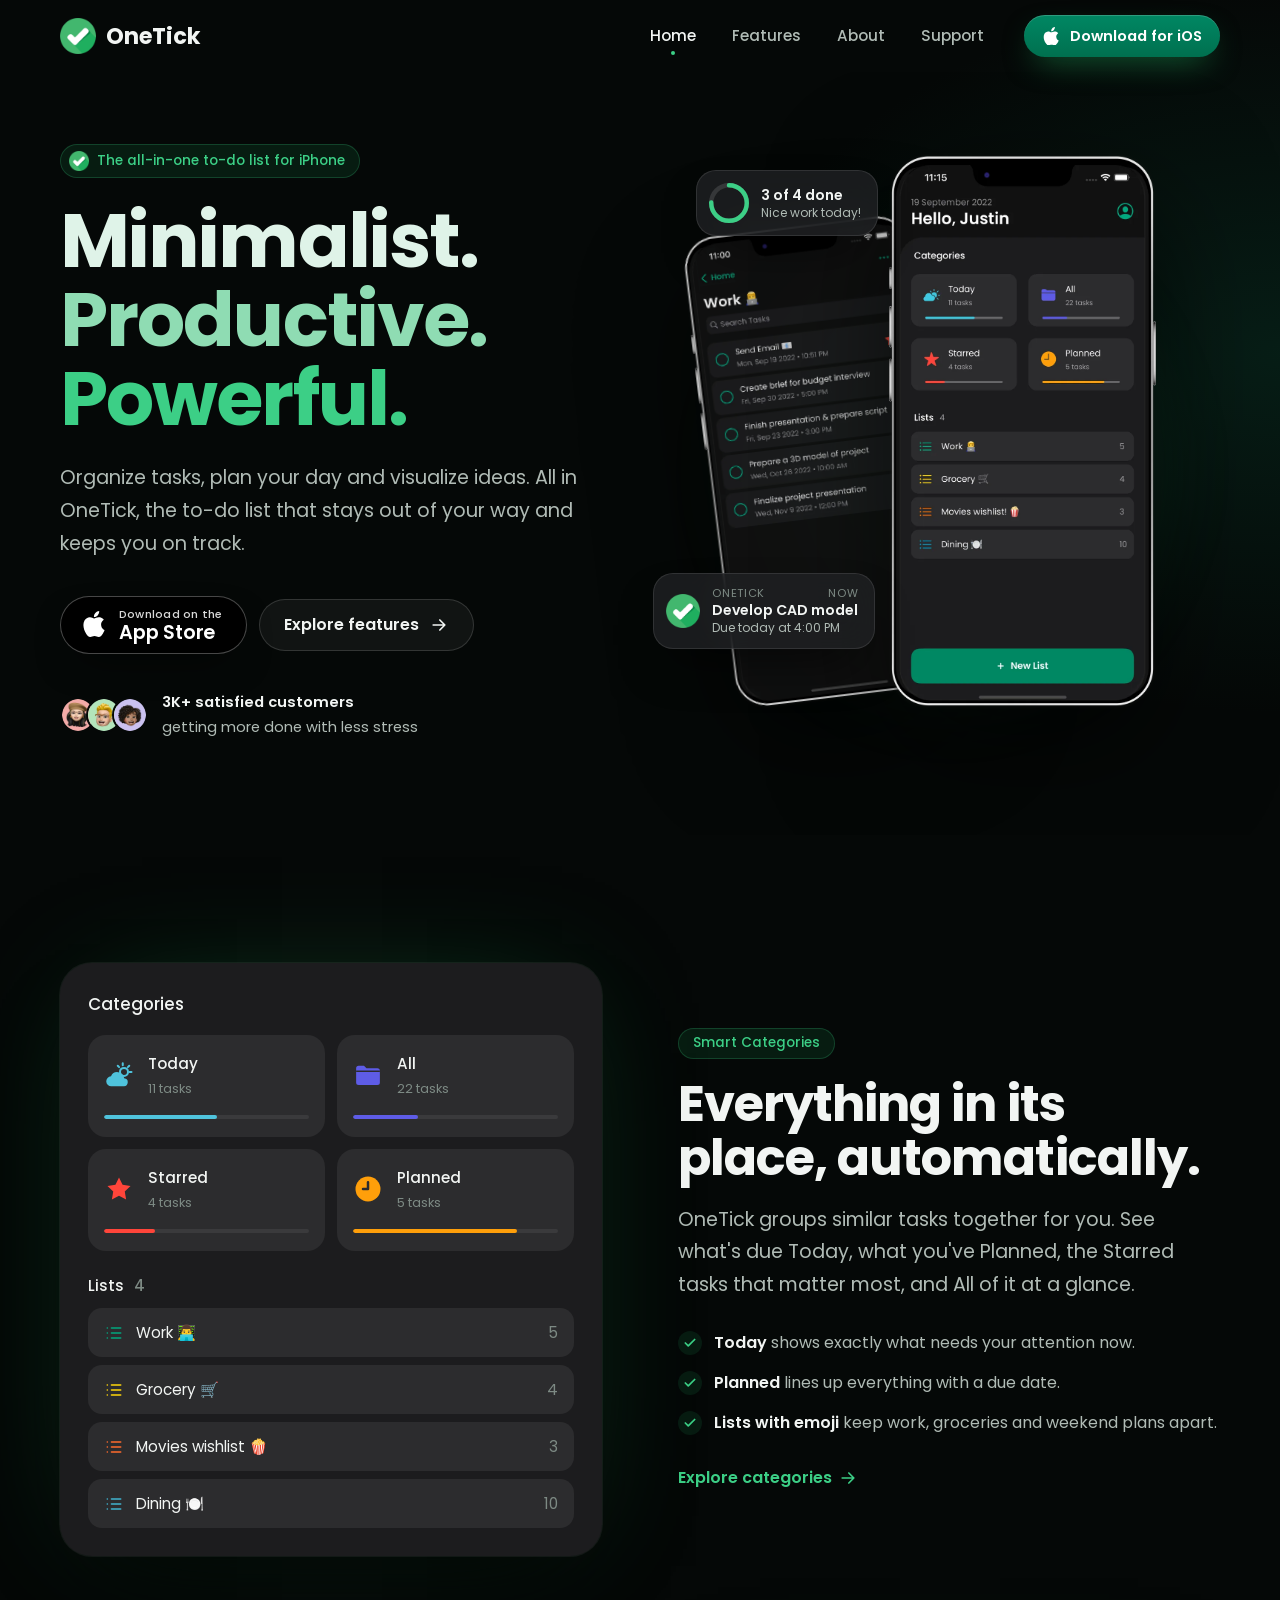
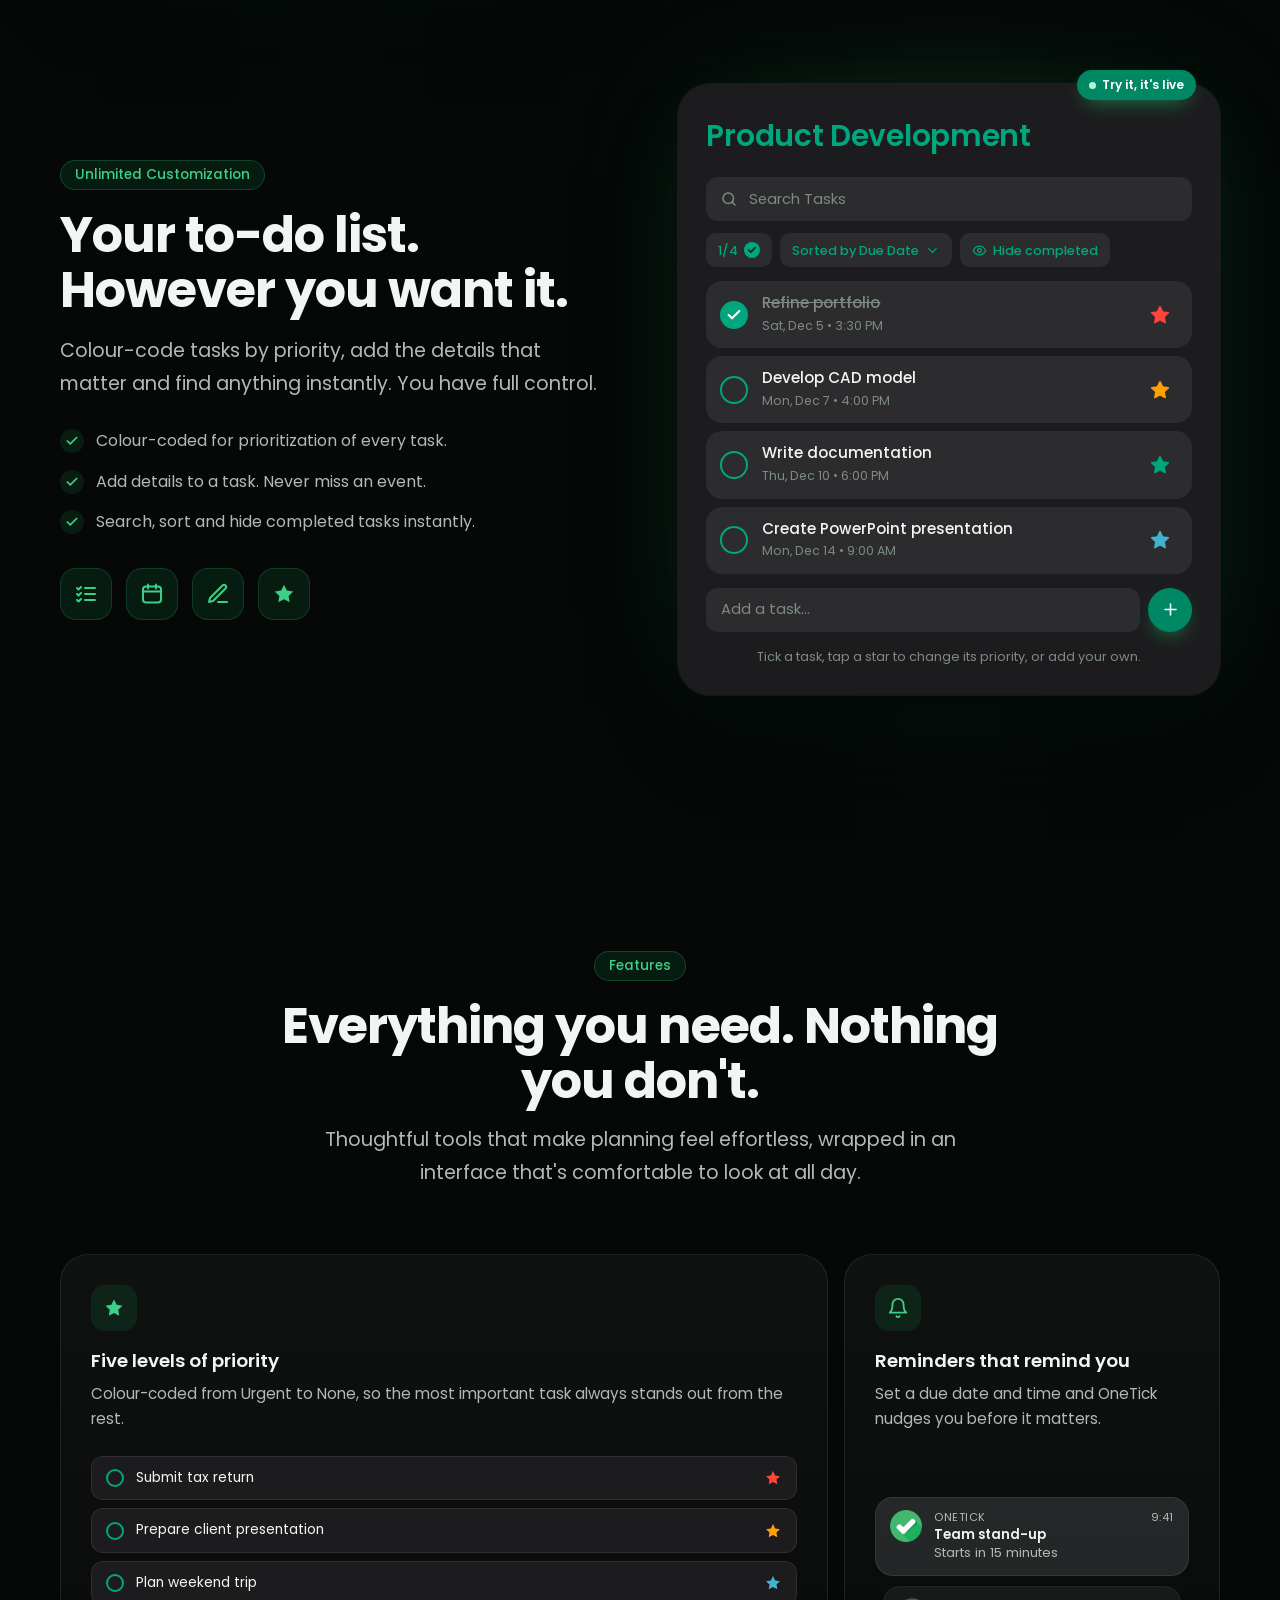
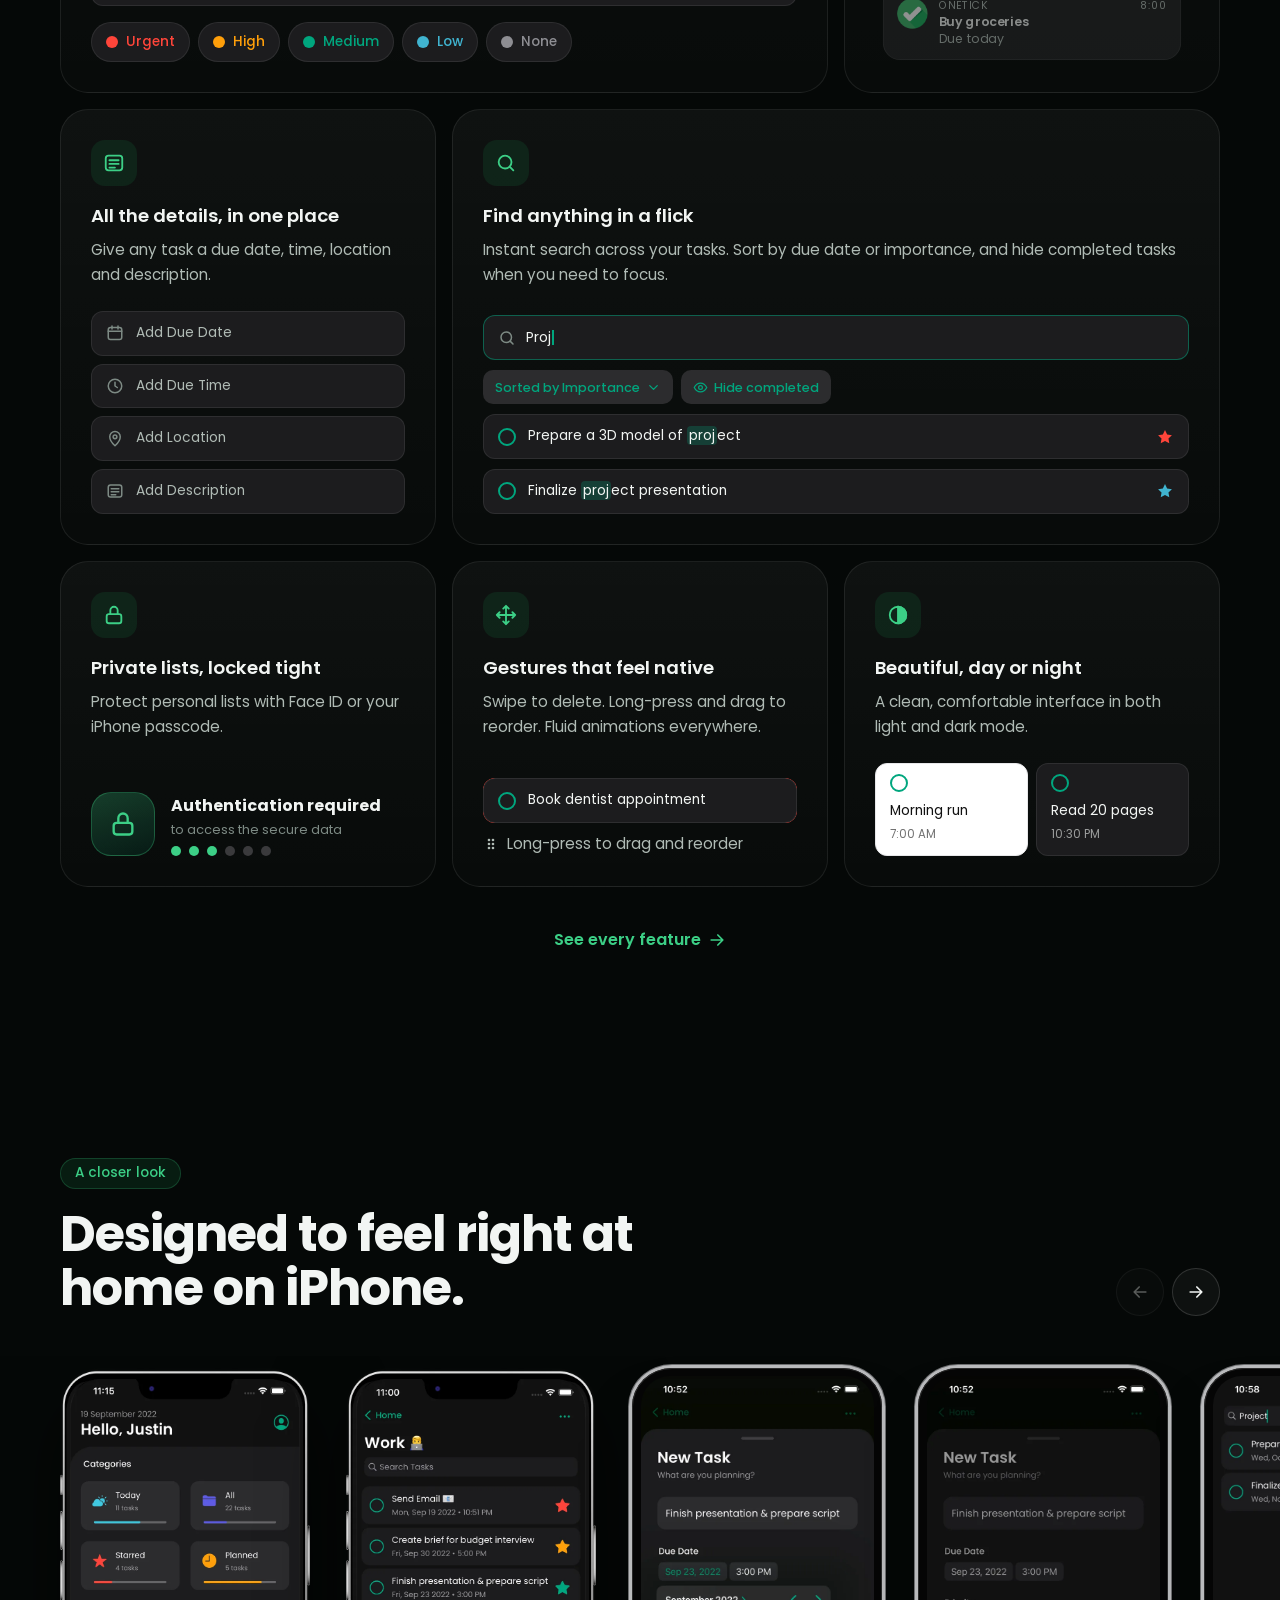
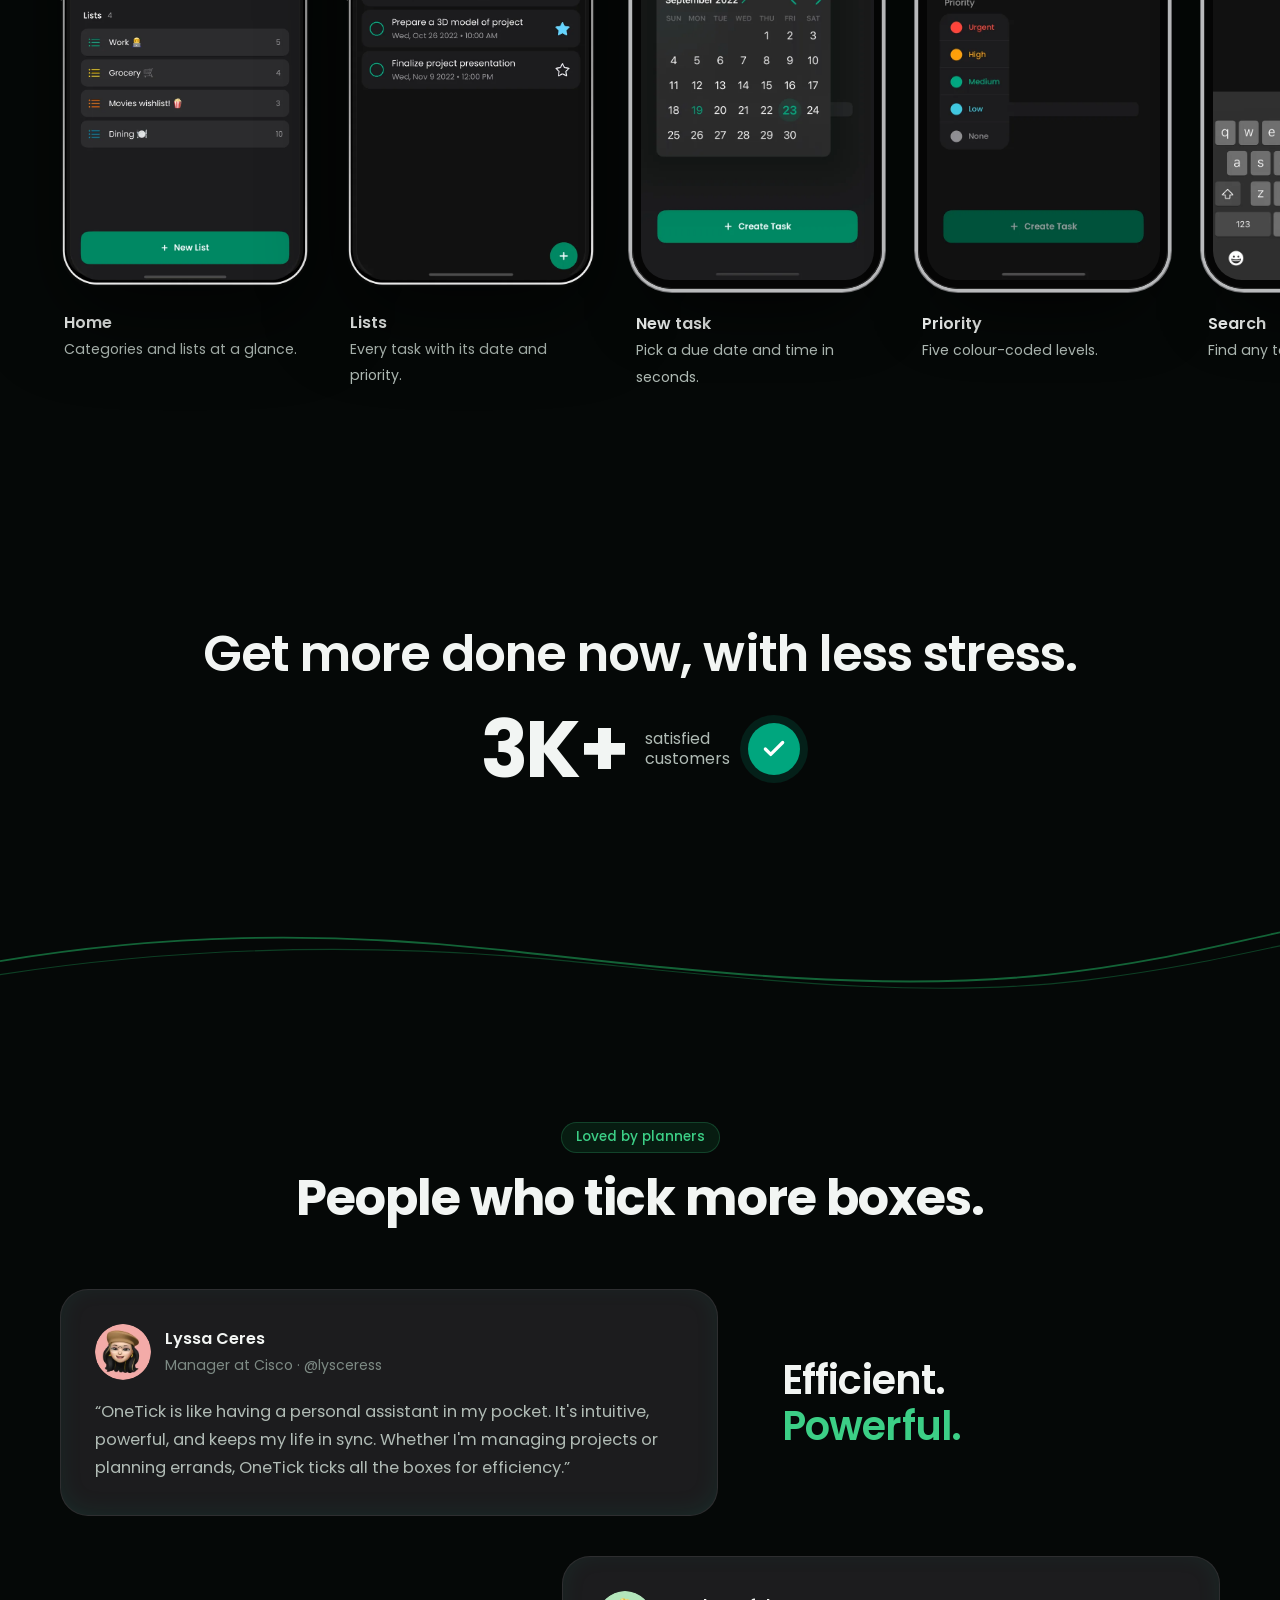
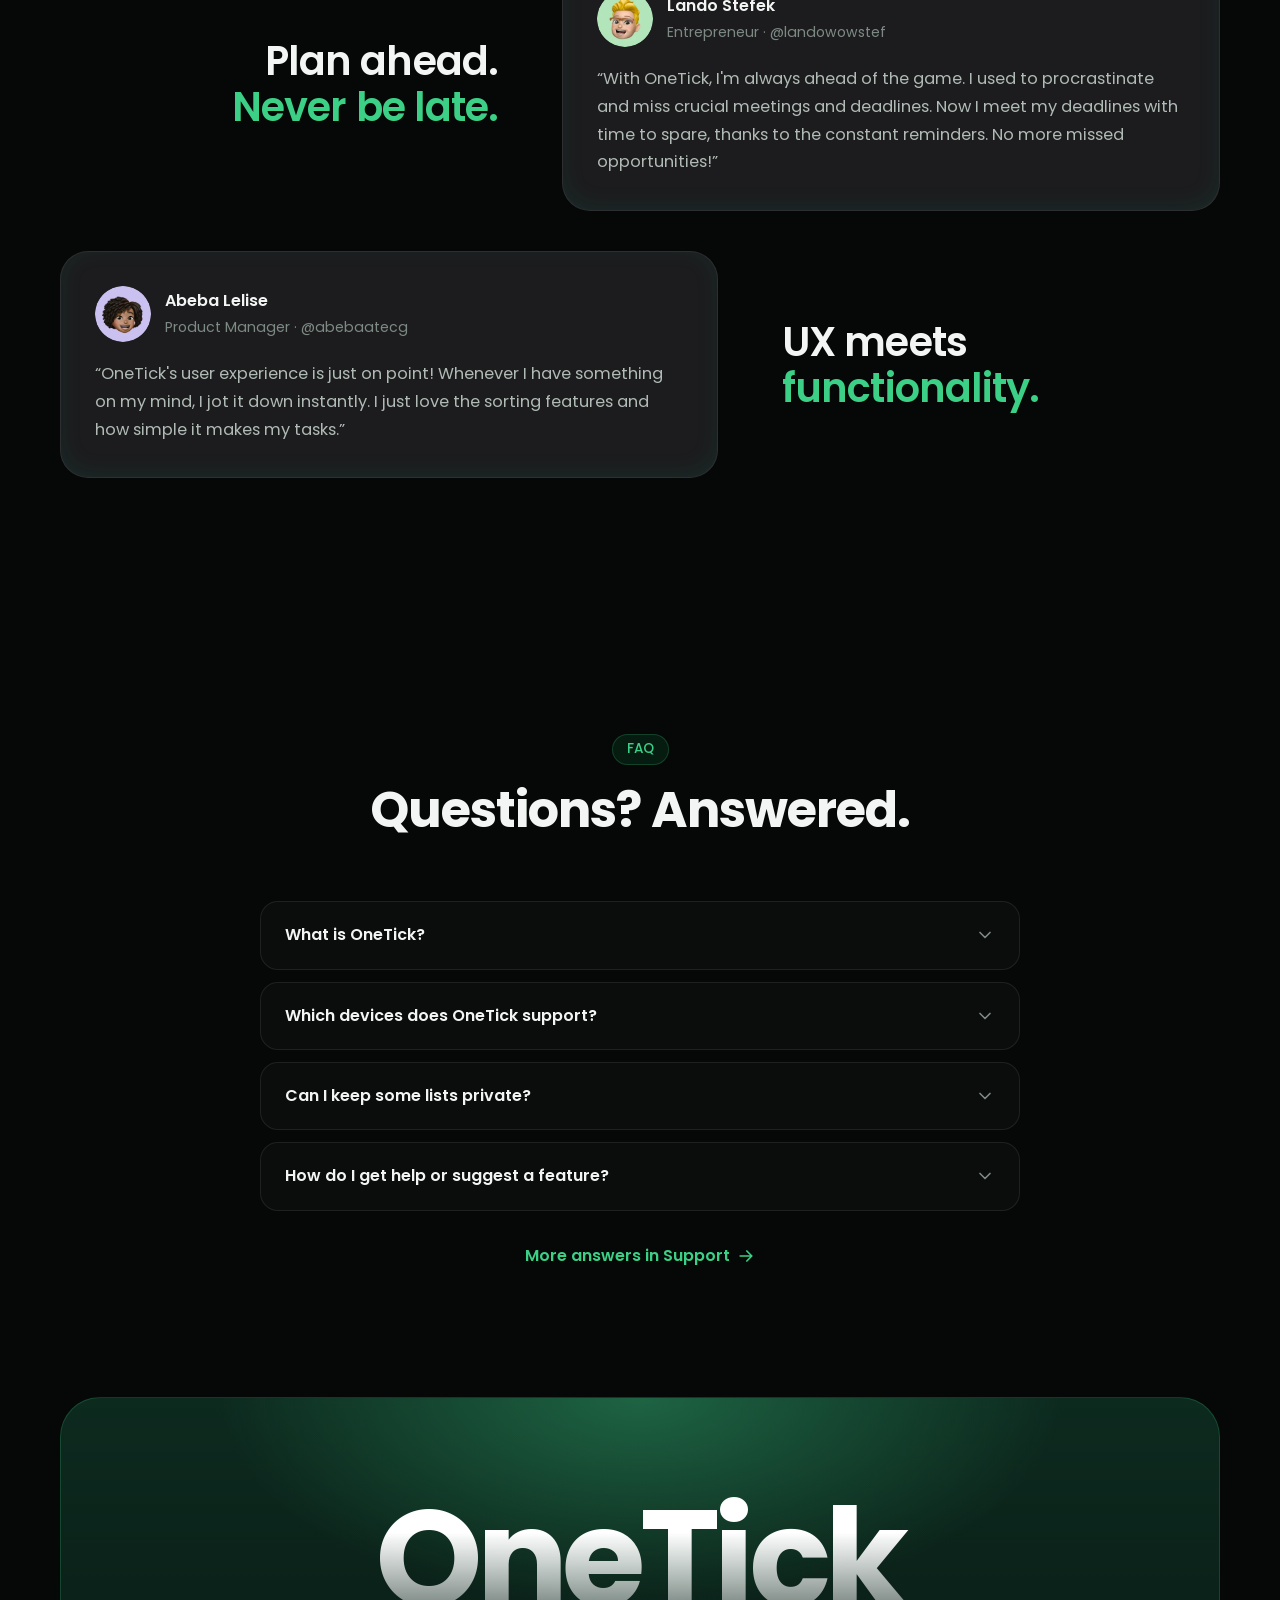
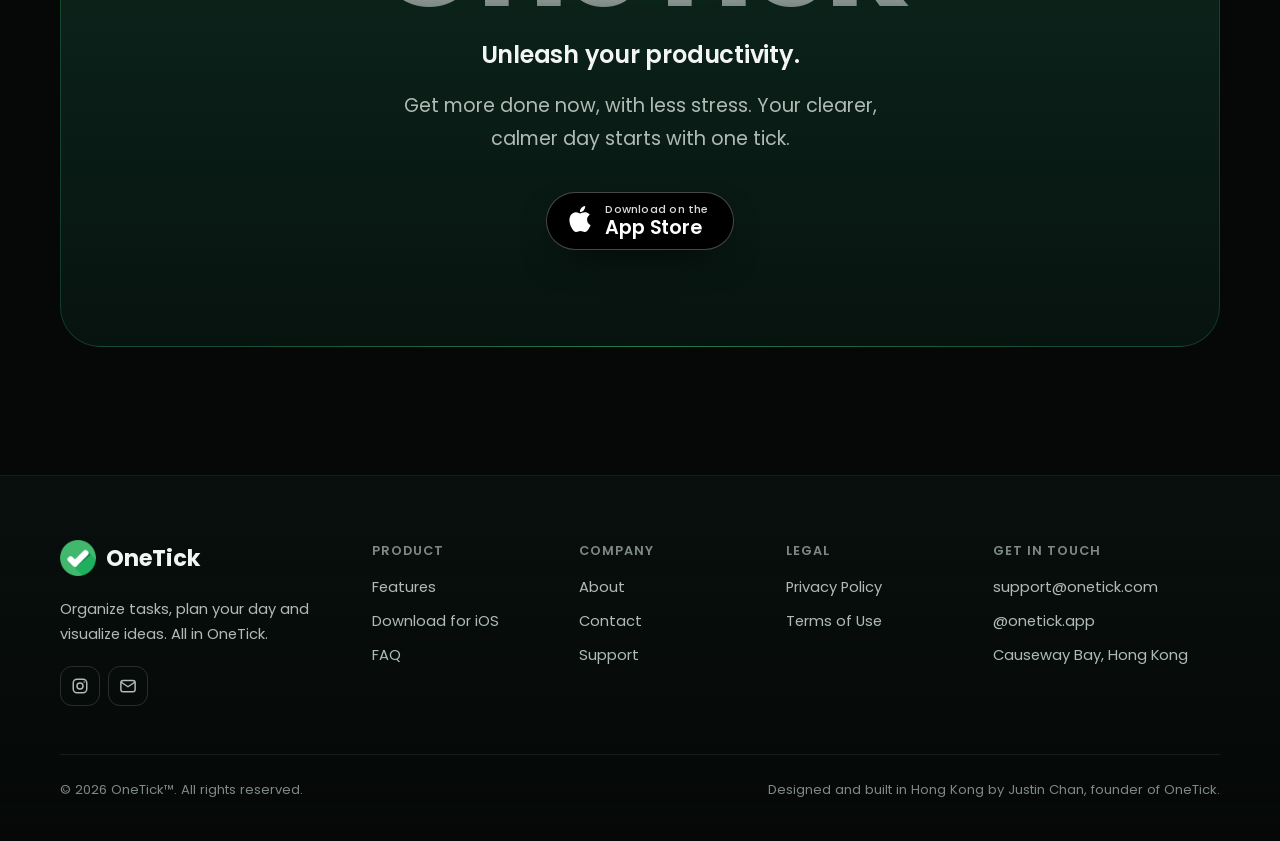
==== commit fee82833: "Rebuild the OneTick website from the Figma design Replace the 2024 site with a complete, responsive " ====
--- a/index.html
+++ b/index.html
@@ -1,285 +1,503 @@
-<!DOCTYPE html>
-<html>
+<!doctype html>
+<html lang="en">
   <head>
     <meta charset="utf-8">
-    <meta name="viewport" content="width=device-width, initial-scale-1, maximum-scale=5">
-    <link href = "style.css" rel="stylesheet" type="text/css"/>
-    <link rel="icon" href="img/tickicon180.png" />
-    <link rel="stylesheet" href="https://cdnjs.cloudflare.com/ajax/libs/font-awesome/4.7.0/css/font-awesome.min.css">
-    <link rel='stylesheet' href='https://cdn-uicons.flaticon.com/2.4.0/uicons-brands/css/uicons-brands.css'>
-    <link rel='stylesheet' href='https://cdn-uicons.flaticon.com/2.4.0/uicons-solid-rounded/css/uicons-solid-rounded.css'>
-    <link href="img/css/uicons-brands.css" rel="stylesheet">
-    <title>OneTick | The All-In-One To-Do List</title>
+    <meta name="viewport" content="width=device-width, initial-scale=1, viewport-fit=cover">
+    <title>OneTick: The minimalist, powerful to-do list for iPhone</title>
+    <meta name="description" content="Organize tasks, plan your day and visualize ideas, all in OneTick. Smart categories, colour-coded priorities, reminders and private lists for iPhone.">
+    <meta name="theme-color" content="#050807">
+    <link rel="canonical" href="https://onetick.tk/">
+    <link rel="icon" href="assets/img/favicon-32.png" sizes="32x32" type="image/png">
+    <link rel="icon" href="assets/img/icon-192.png" sizes="192x192" type="image/png">
+    <link rel="apple-touch-icon" href="assets/img/apple-touch-icon.png">
+    <link rel="manifest" href="site.webmanifest">
+
+    <meta property="og:type" content="website">
+    <meta property="og:site_name" content="OneTick">
+    <meta property="og:title" content="OneTick: The minimalist, powerful to-do list for iPhone">
+    <meta property="og:description" content="Organize tasks, plan your day and visualize ideas, all in OneTick. Smart categories, colour-coded priorities, reminders and private lists for iPhone.">
+    <meta property="og:url" content="https://onetick.tk/">
+    <meta property="og:image" content="https://onetick.tk/assets/img/og-image.png">
+    <meta property="og:image:width" content="1200">
+    <meta property="og:image:height" content="630">
+    <meta name="twitter:card" content="summary_large_image">
+
+    <link rel="preconnect" href="https://fonts.googleapis.com">
+    <link rel="preconnect" href="https://fonts.gstatic.com" crossorigin>
+    <link rel="stylesheet" href="https://fonts.googleapis.com/css2?family=Poppins:wght@400;500;600;700&display=swap">
+    <link rel="stylesheet" href="assets/css/style.css">
+    <script src="assets/js/main.js" defer></script>
+    <script type="application/ld+json">
+      {
+        "@context": "https://schema.org",
+        "@type": "SoftwareApplication",
+        "name": "OneTick",
+        "operatingSystem": "iOS",
+        "applicationCategory": "ProductivityApplication",
+        "description": "OneTick is a minimalist, powerful to-do list for iPhone with smart categories, colour-coded priorities, reminders and private lists.",
+        "url": "https://onetick.tk/",
+        "image": "https://onetick.tk/assets/img/og-image.png",
+        "author": { "@type": "Person", "name": "Justin Chan" }
+      }
+    </script>
   </head>
-  
   <body>
-    <!-- Side Menu -->
-    <div class="mobile-navigation" id="mobile-navigation">
-      <div class="mobile-navigation--header">
-        <div class="close-button" onclick="toggleMobileNavigation()">
-          <button>
-            <i class="fi fi-sr-cross-small"></i>
-          </button>
-        </div>
-      </div>
-      <!-- Side Menu List-->
-      <a onclick="toggleMobileNavigation()" class="mobile-navigation--item mobile-navigation--item__active">Home</a>
-      <a href="about.html" class="mobile-navigation--item">About</a>
-      <a href="features.html" class="mobile-navigation--item">Features</a> 
-      <a href="" class="mobile-navigation--item">Contact</a>
-    </div>
-      
-      <!-- Top Tab Navigation-->
-    <div id="container">
-      <header>
-        <div class="left-box">
-          <div class="menu-button" onclick="toggleMobileNavigation()">
-            <button>
-              <i class="fi fi-sr-bars-staggered"></i>
-            </button>
-          </div>
-          <img src="img/tickicon180.png" alt="" class="logo" onclick="reloadPage()"/>
-          <a>
-            <h3 class="sitename--h3" onclick="reloadPage()">OneTick
-            </h3>
-          </a>
-        </div>
-
-        <nav class="navigation">
-          <a class="navigation--item navigation--item__active">Home</a>
-          <a href="about.html" class="navigation--item">About</a>
-          <a href="features.html" class="navigation--item">Features</a> 
-          <a href="" class="navigation--item">Contact</a>
+    <a class="skip-link" href="#main">Skip to content</a>
+
+    <header class="site-header" data-header>
+      <div class="container nav">
+        <a class="brand" href="index.html" aria-label="OneTick home">
+          <img src="assets/img/logo-180.png" alt="" width="36" height="36">
+          <span>OneTick</span>
+        </a>
+        <nav class="nav-links" aria-label="Main">
+            <a href="index.html" aria-current="page">Home</a>
+            <a href="features.html">Features</a>
+            <a href="about.html">About</a>
+            <a href="support.html">Support</a>
         </nav>
-        <div class="right-box">
-          <button class="download-button">
-            <i class="fi fi-brands-apple"></i>
-            Download on iOS
-          </button>
-        </div>
-      </header>
-
-      <main>
-        <div class="main--content">
-          <div class="center--content">
-            <div class="title--content">
-              <h1 class="onetick-title">
-                 OneTick
-              </h1>
-            </div>
-            <span class="color-effect">
-              <h1 class="headline">
-                 Minimalist.
-              </h1>
-              <h1 class="headline">
-                Productive.
-              </h1>
-              <h1 class="headline">
-                Powerful.
-              </h1>
-            </span>
-            <p class="description">
-              Organize tasks. Plan your day. <br>Time management. All in OneTick.
-            </p>
-            <div class="arrow-down">
-              <a href="#div2" class="arrowdown-button">
-                <i class="fi fi-sr-angle-down"></i>
-              </a>
-            </div>
-          </div>
-        </div>
-      </main>
-      
-      <div class="categories" id="div2">
-        <div class="text1">
-          <div class="categories-text">
-            <h1 class="headline">Smart Categories</h1>
-            <p class="subtitle">Automatically categorize and group similar tasks together.</p>
-          </div>
-        </div>
-        <div class="categories1-imgbox">
-          <img src="img/smartcategories.png" alt="" class="categories-img1">
-        </div>
-        <div class="text2">
-          <div class="categories-text">
-            <h1 class="headline">Smart Categories</h1>
-            <p class="subtitle">Automatically categorize and group similar tasks together.</p>
-          </div>
-        </div>
-      </div>
-
-      <div class="categories" id="categories2">
-        <div class="categories-text">
-          <h1 class="headline">Unlimited 
-          Customization</h1>
-          <p class="subtitle">
-            Color-coded for prioritization of a task.<br>Add details of a task. Never miss an event.<br>Search, sort and hide completed tasks instantly.
-          </p>
-          <div class="img-container">
-            <img src="img/tasks.png" alt="" class="categories-icon2">
-            <img src="img/calendar-check.png" alt="" class="categories-icon">
-            <img src="img/edit.png" alt="" class="categories-icon2">
-            <img src="img/star.png" alt="" class="categories-icon2">
-          </div>
-        </div>
-        <div class="categories2-imgbox">
-          <img src="img/unlimitedcustomisation.png" alt="" class="categories-img2">
-        </div>
-      </div>
-
-      <div class="learnmore">
-        <button onclick="location.href = 'about.html';" class="learnmore-button">
-          Learn More
-          <i class="fi fi-sr-angle-small-right"></i>
+        <a class="btn btn-primary btn-sm nav-cta" href="support.html" data-appstore><svg class="icon" viewBox="0 0 24 24" fill="currentColor" aria-hidden="true"><path d="M12.152 6.896c-.948 0-2.415-1.078-3.96-1.04-2.04.027-3.91 1.183-4.961 3.014-2.117 3.675-.546 9.103 1.519 12.09 1.013 1.454 2.208 3.09 3.792 3.039 1.52-.065 2.09-.987 3.935-.987 1.831 0 2.35.987 3.96.948 1.637-.026 2.676-1.48 3.676-2.948 1.156-1.688 1.636-3.325 1.662-3.415-.039-.013-3.182-1.221-3.22-4.857-.026-3.04 2.48-4.494 2.597-4.559-1.429-2.09-3.623-2.324-4.39-2.376-2-.156-3.675 1.09-4.61 1.09zM15.53 3.83c.843-1.012 1.4-2.427 1.245-3.83-1.207.052-2.662.805-3.532 1.818-.78.896-1.454 2.338-1.273 3.714 1.338.104 2.715-.688 3.559-1.701"/></svg> Download for iOS</a>
+        <button class="nav-toggle" type="button" aria-expanded="false" aria-controls="mobile-menu" aria-label="Open menu">
+          <svg class="icon icon-menu" viewBox="0 0 24 24" fill="none" stroke="currentColor" stroke-width="2" stroke-linecap="round" stroke-linejoin="round" aria-hidden="true"><path d="M4 7h16M4 12h16M4 17h10"/></svg><svg class="icon icon-close" viewBox="0 0 24 24" fill="none" stroke="currentColor" stroke-width="2" stroke-linecap="round" stroke-linejoin="round" aria-hidden="true"><path d="M18 6 6 18M6 6l12 12"/></svg>
         </button>
       </div>
-      
-      <div class="banner">
-        <div class="slogan">
-          <h1 class="slogan-text">
-            Get more done now, with less stress.
-          </h1>
-        </div>
-        
-        <div class="userbase">
-          <h2 class="userbase-count">
-            3K+
-          </h2>
-          <p class="userbase-text">
-            satisfied<br>users
-          </p>
-          <img src="img/ok.png" alt="" class="userbase-img">
+
+      <div class="mobile-menu" id="mobile-menu">
+        <nav aria-label="Mobile">
+            <a href="index.html" aria-current="page">Home<svg class="icon" viewBox="0 0 24 24" fill="none" stroke="currentColor" stroke-width="2" stroke-linecap="round" stroke-linejoin="round" aria-hidden="true"><path d="M5 12h14M13 6l6 6-6 6"/></svg></a>
+            <a href="features.html">Features<svg class="icon" viewBox="0 0 24 24" fill="none" stroke="currentColor" stroke-width="2" stroke-linecap="round" stroke-linejoin="round" aria-hidden="true"><path d="M5 12h14M13 6l6 6-6 6"/></svg></a>
+            <a href="about.html">About<svg class="icon" viewBox="0 0 24 24" fill="none" stroke="currentColor" stroke-width="2" stroke-linecap="round" stroke-linejoin="round" aria-hidden="true"><path d="M5 12h14M13 6l6 6-6 6"/></svg></a>
+            <a href="support.html">Support<svg class="icon" viewBox="0 0 24 24" fill="none" stroke="currentColor" stroke-width="2" stroke-linecap="round" stroke-linejoin="round" aria-hidden="true"><path d="M5 12h14M13 6l6 6-6 6"/></svg></a>
+        </nav>
+        <a class="btn btn-primary" href="support.html" data-appstore><svg class="icon" viewBox="0 0 24 24" fill="currentColor" aria-hidden="true"><path d="M12.152 6.896c-.948 0-2.415-1.078-3.96-1.04-2.04.027-3.91 1.183-4.961 3.014-2.117 3.675-.546 9.103 1.519 12.09 1.013 1.454 2.208 3.09 3.792 3.039 1.52-.065 2.09-.987 3.935-.987 1.831 0 2.35.987 3.96.948 1.637-.026 2.676-1.48 3.676-2.948 1.156-1.688 1.636-3.325 1.662-3.415-.039-.013-3.182-1.221-3.22-4.857-.026-3.04 2.48-4.494 2.597-4.559-1.429-2.09-3.623-2.324-4.39-2.376-2-.156-3.675 1.09-4.61 1.09zM15.53 3.83c.843-1.012 1.4-2.427 1.245-3.83-1.207.052-2.662.805-3.532 1.818-.78.896-1.454 2.338-1.273 3.714 1.338.104 2.715-.688 3.559-1.701"/></svg> Download for iOS</a>
+        <div class="mobile-menu-foot">
+          <a href="mailto:support@onetick.com">support@onetick.com</a>
+          <a href="https://www.instagram.com/onetick.app/" target="_blank" rel="noopener">Instagram @onetick.app</a>
         </div>
       </div>
-
-      <div class="grid-home" id="second">
-        <div class="grid-item">
-          <div class="subtitle-home">
-            <h3>
-              Efficient<br>Plan ahead
-            </h3>
-          </div>
-          <div class="card">
-            <div class="card-heading">
-              <img src="img/user1.png" alt="" class="user-icon">
-              <div class="card-textheader">
-                <h4>
-                  Lyssa Ceres - Manager at Cisco
-                </h4>
-                <h5>
-                  @lysceress
-                </h5>
-              </div> 
-            </div> 
-            <p>
-              @OneTick is like having a personal assistant in my pocket. It’s intuitive, powerful, and keeps my life in sync. Whether I’m managing projects or planning errands, @OneTick ticks all the boxes for efficiency and collaboration.
-            </p>
-          </div>
-        </div>
-
-        <div class="grid-item">
-          <div class="subtitle-home-1">
-            <h3>
-              Plan ahead<br>Never be late
-            </h3>
-          </div>
-          <div class="card">
-            <div class="card-heading">
-              <img src="img/user2.png" alt="" class="user-icon">
-              <div class="card-textheader">
-                <h4>
-                  Lando Stefek - Entrepreneur 
-                </h4>
-                <h5>
-                  @landowowstef
-                </h5>
-              </div> 
-            </div>
-            <p>
-              With @OneTick, I’m always ahead of the game. Before using the app, I often procrastinate and miss a lot of crucial meetings, deadlines, etc. After trying the app, I am finally able to meet my deadlines with time to spare, thanks to the constant reminders! No more missed opportunities definitely!
-            </p>
-          </div>
-          <div class="subtitle-home-2"">
-            <h3>
-              Plan ahead<br>Never be late
-            </h3>
-          </div>
-        </div>
-        
-        <div class="grid-item">
-          <div class="subtitle-home">
-            <h3>
-              UX meets<br>functionality
-            </h3>
-          </div>
-          <div class="card">
-            <div class="card-heading">
-              <img src="img/user3.png" alt="" class="user-icon">
-              <div class="card-textheader">
-                <h4>
-                  Abeba Lelise - Product Manager
-                </h4>
-                <h5>
-                  @abebaatecg
-                </h5>
-              </div>
-            </div>  
-            <p>
-              @OneTick's user experience is just on point! Whenever I have something in my mind, I jot it down instantly with the app. Just love the sorting features and AI simplification of tasks. 
-            </p>
-          </div>
+    </header>
+
+    <main id="main">
+      <!-- Hero -->
+      <section class="hero">
+        <div class="container hero-grid">
+          <div class="hero-copy">
+            <span class="eyebrow"><img src="assets/img/logo-180.png" alt="" width="20" height="20"> The all-in-one to-do list for iPhone</span>
+            <h1 class="display hero-words"><span>Minimalist.</span> <span>Productive.</span> <span>Powerful.</span></h1>
+            <p class="lead">Organize tasks, plan your day and visualize ideas. All in OneTick, the to-do list that stays out of your way and keeps you on track.</p>
+            <div class="btn-row">
+              <a class="btn btn-store" href="support.html" data-appstore><svg class="icon" viewBox="0 0 24 24" fill="currentColor" aria-hidden="true"><path d="M12.152 6.896c-.948 0-2.415-1.078-3.96-1.04-2.04.027-3.91 1.183-4.961 3.014-2.117 3.675-.546 9.103 1.519 12.09 1.013 1.454 2.208 3.09 3.792 3.039 1.52-.065 2.09-.987 3.935-.987 1.831 0 2.35.987 3.96.948 1.637-.026 2.676-1.48 3.676-2.948 1.156-1.688 1.636-3.325 1.662-3.415-.039-.013-3.182-1.221-3.22-4.857-.026-3.04 2.48-4.494 2.597-4.559-1.429-2.09-3.623-2.324-4.39-2.376-2-.156-3.675 1.09-4.61 1.09zM15.53 3.83c.843-1.012 1.4-2.427 1.245-3.83-1.207.052-2.662.805-3.532 1.818-.78.896-1.454 2.338-1.273 3.714 1.338.104 2.715-.688 3.559-1.701"/></svg><span><small>Download on the</small><strong>App Store</strong></span></a>
+              <a class="btn btn-ghost" href="features.html">Explore features <svg class="icon" viewBox="0 0 24 24" fill="none" stroke="currentColor" stroke-width="2" stroke-linecap="round" stroke-linejoin="round" aria-hidden="true"><path d="M5 12h14M13 6l6 6-6 6"/></svg></a>
+            </div>
+            <div class="hero-proof">
+              <div class="avatar-stack" aria-hidden="true">
+                <img src="assets/img/avatar-1.webp" alt="" width="36" height="36">
+                <img src="assets/img/avatar-2.webp" alt="" width="36" height="36">
+                <img src="assets/img/avatar-3.webp" alt="" width="36" height="36">
+              </div>
+              <p><strong>3K+ satisfied customers</strong><br>getting more done with less stress</p>
+            </div>
+          </div>
+
+          <div class="hero-visual">
+            <img class="hero-phone hero-phone-back" src="assets/img/mockup-list.webp" alt="" width="720" height="1497">
+            <img class="hero-phone hero-phone-front" src="assets/img/mockup-home.webp" alt="OneTick home screen with Today, All, Starred and Planned categories above lists for Work, Grocery, Movies and Dining" width="720" height="1497" fetchpriority="high">
+            <div class="float-card float-notif" aria-hidden="true">
+              <img src="assets/img/logo-180.png" alt="" width="34" height="34">
+              <div>
+                <span class="tag"><span>OneTick</span><span>now</span></span>
+                <b>Develop CAD model</b>
+                <small>Due today at 4:00 PM</small>
+              </div>
+            </div>
+            <div class="float-card float-progress" aria-hidden="true">
+              <svg class="ring" viewBox="0 0 36 36"><circle class="track" cx="18" cy="18" r="16"/><circle class="value" cx="18" cy="18" r="16"/></svg>
+              <div>
+                <b>3 of 4 done</b>
+                <small>Nice work today!</small>
+              </div>
+            </div>
+          </div>
+        </div>
+      </section>
+
+      <!-- Smart categories + live demo -->
+      <section class="section" id="highlights">
+        <div class="container">
+          <div class="split split-reverse">
+            <div class="split-copy reveal">
+              <span class="eyebrow plain">Smart Categories</span>
+              <h2 class="h2">Everything in its place, automatically.</h2>
+              <p class="lead">OneTick groups similar tasks together for you. See what's due Today, what you've Planned, the Starred tasks that matter most, and All of it at a glance.</p>
+              <ul class="check-list">
+                <li><span class="bullet"><svg class="icon" viewBox="0 0 24 24" fill="none" stroke="currentColor" stroke-width="2" stroke-linecap="round" stroke-linejoin="round" aria-hidden="true"><path d="M20 6 9 17l-5-5"/></svg></span><span><strong>Today</strong> shows exactly what needs your attention now.</span></li>
+                <li><span class="bullet"><svg class="icon" viewBox="0 0 24 24" fill="none" stroke="currentColor" stroke-width="2" stroke-linecap="round" stroke-linejoin="round" aria-hidden="true"><path d="M20 6 9 17l-5-5"/></svg></span><span><strong>Planned</strong> lines up everything with a due date.</span></li>
+                <li><span class="bullet"><svg class="icon" viewBox="0 0 24 24" fill="none" stroke="currentColor" stroke-width="2" stroke-linecap="round" stroke-linejoin="round" aria-hidden="true"><path d="M20 6 9 17l-5-5"/></svg></span><span><strong>Lists with emoji</strong> keep work, groceries and weekend plans apart.</span></li>
+              </ul>
+              <a class="link-arrow" href="features.html#categories">Explore categories <svg class="icon" viewBox="0 0 24 24" fill="none" stroke="currentColor" stroke-width="2" stroke-linecap="round" stroke-linejoin="round" aria-hidden="true"><path d="M5 12h14M13 6l6 6-6 6"/></svg></a>
+            </div>
+            <div class="split-media reveal">
+              <div class="app-ui" role="img" aria-label="OneTick categories: Today with 11 tasks, All with 22, Starred with 4 and Planned with 5, plus four lists">
+                <p class="app-ui-title">Categories</p>
+                <div class="cat-grid">
+                  <div class="cat today"><svg class="icon" viewBox="0 0 24 24" fill="currentColor" aria-hidden="true"><g fill="none" stroke="currentColor" stroke-width="1.6" stroke-linecap="round"><path d="M15 2.5v1.6M20.2 4.6l-1.1 1.1M22 9.5h-1.6M11 4.6l1.1 1.1"/></g><circle cx="16" cy="9.5" r="3.2" fill="none" stroke="currentColor" stroke-width="1.6"/><path d="M15.5 21H6a4 4 0 0 1-.4-8 5.5 5.5 0 0 1 10.5 1.6A3.2 3.2 0 0 1 15.5 21z"/></svg><b>Today</b><small>11 tasks</small><span class="bar"><i style="--w: 55%"></i></span></div>
+                  <div class="cat all"><svg class="icon" viewBox="0 0 24 24" fill="currentColor" aria-hidden="true"><path d="M2.5 6.5a2 2 0 0 1 2-2h4.3l2 2h8.7a2 2 0 0 1 2 2v9.5a2 2 0 0 1-2 2h-15a2 2 0 0 1-2-2z"/><path d="M2.5 9h19" stroke="#2c2c2e" stroke-width="1.2"/></svg><b>All</b><small>22 tasks</small><span class="bar"><i style="--w: 32%"></i></span></div>
+                  <div class="cat starred"><svg class="icon" viewBox="0 0 24 24" fill="currentColor" aria-hidden="true"><path d="m12 2.8 2.85 5.78 6.38.93-4.62 4.5 1.09 6.35L12 17.36l-5.7 3 1.09-6.35-4.62-4.5 6.38-.93z"/></svg><b>Starred</b><small>4 tasks</small><span class="bar"><i style="--w: 25%"></i></span></div>
+                  <div class="cat planned"><svg class="icon" viewBox="0 0 24 24" fill="currentColor" aria-hidden="true"><circle cx="12" cy="12" r="10"/><path d="M12 6.5V12H8" fill="none" stroke="#2c2c2e" stroke-width="2" stroke-linecap="round" stroke-linejoin="round"/></svg><b>Planned</b><small>5 tasks</small><span class="bar"><i style="--w: 80%"></i></span></div>
+                </div>
+                <div class="app-lists">
+                  <h4>Lists <span>4</span></h4>
+                  <ul>
+                    <li><span style="color: var(--p-medium)"><svg class="icon" viewBox="0 0 24 24" fill="none" stroke="currentColor" stroke-width="2" stroke-linecap="round" stroke-linejoin="round" aria-hidden="true"><path d="M9 6h11M9 12h11M9 18h11M4 6h.01M4 12h.01M4 18h.01"/></svg></span>Work 👨‍💻<span>5</span></li>
+                    <li><span style="color: #ffd60a"><svg class="icon" viewBox="0 0 24 24" fill="none" stroke="currentColor" stroke-width="2" stroke-linecap="round" stroke-linejoin="round" aria-hidden="true"><path d="M9 6h11M9 12h11M9 18h11M4 6h.01M4 12h.01M4 18h.01"/></svg></span>Grocery 🛒<span>4</span></li>
+                    <li><span style="color: #ff6b2c"><svg class="icon" viewBox="0 0 24 24" fill="none" stroke="currentColor" stroke-width="2" stroke-linecap="round" stroke-linejoin="round" aria-hidden="true"><path d="M9 6h11M9 12h11M9 18h11M4 6h.01M4 12h.01M4 18h.01"/></svg></span>Movies wishlist 🍿<span>3</span></li>
+                    <li><span style="color: var(--p-low)"><svg class="icon" viewBox="0 0 24 24" fill="none" stroke="currentColor" stroke-width="2" stroke-linecap="round" stroke-linejoin="round" aria-hidden="true"><path d="M9 6h11M9 12h11M9 18h11M4 6h.01M4 12h.01M4 18h.01"/></svg></span>Dining 🍽️<span>10</span></li>
+                  </ul>
+                </div>
+              </div>
+            </div>
+          </div>
+
+          <div class="split" id="customize">
+            <div class="split-copy reveal">
+              <span class="eyebrow plain">Unlimited Customization</span>
+              <h2 class="h2">Your to-do list. However you want it.</h2>
+              <p class="lead">Colour-code tasks by priority, add the details that matter and find anything instantly. You have full control.</p>
+              <ul class="check-list">
+                <li><span class="bullet"><svg class="icon" viewBox="0 0 24 24" fill="none" stroke="currentColor" stroke-width="2" stroke-linecap="round" stroke-linejoin="round" aria-hidden="true"><path d="M20 6 9 17l-5-5"/></svg></span><span>Colour-coded for prioritization of every task.</span></li>
+                <li><span class="bullet"><svg class="icon" viewBox="0 0 24 24" fill="none" stroke="currentColor" stroke-width="2" stroke-linecap="round" stroke-linejoin="round" aria-hidden="true"><path d="M20 6 9 17l-5-5"/></svg></span><span>Add details to a task. Never miss an event.</span></li>
+                <li><span class="bullet"><svg class="icon" viewBox="0 0 24 24" fill="none" stroke="currentColor" stroke-width="2" stroke-linecap="round" stroke-linejoin="round" aria-hidden="true"><path d="M20 6 9 17l-5-5"/></svg></span><span>Search, sort and hide completed tasks instantly.</span></li>
+              </ul>
+              <div class="icon-row" aria-hidden="true">
+                <span><svg class="icon" viewBox="0 0 24 24" fill="none" stroke="currentColor" stroke-width="2" stroke-linecap="round" stroke-linejoin="round" aria-hidden="true"><path d="m3 6 1.5 1.5L7 5M3 12l1.5 1.5L7 11M3 18l1.5 1.5L7 17M11 6h10M11 12h10M11 18h10"/></svg></span>
+                <span><svg class="icon" viewBox="0 0 24 24" fill="none" stroke="currentColor" stroke-width="2" stroke-linecap="round" stroke-linejoin="round" aria-hidden="true"><rect x="3" y="4.5" width="18" height="16" rx="3"/><path d="M3 9.5h18M8 2.5v4M16 2.5v4"/></svg></span>
+                <span><svg class="icon" viewBox="0 0 24 24" fill="none" stroke="currentColor" stroke-width="2" stroke-linecap="round" stroke-linejoin="round" aria-hidden="true"><path d="M12 20h9"/><path d="M16.5 3.5a2.1 2.1 0 0 1 3 3L7 19l-4 1 1-4z"/></svg></span>
+                <span><svg class="icon" viewBox="0 0 24 24" fill="currentColor" aria-hidden="true"><path d="m12 2.8 2.85 5.78 6.38.93-4.62 4.5 1.09 6.35L12 17.36l-5.7 3 1.09-6.35-4.62-4.5 6.38-.93z"/></svg></span>
+              </div>
+            </div>
+            <div class="split-media reveal">
+              <div class="app-ui" data-demo>
+                <span class="demo-label">Try it, it's live</span>
+                <p class="app-ui-title big">Product Development</p>
+                <div class="demo-search">
+                  <svg class="icon" viewBox="0 0 24 24" fill="none" stroke="currentColor" stroke-width="2" stroke-linecap="round" stroke-linejoin="round" aria-hidden="true"><circle cx="11" cy="11" r="7"/><path d="m20 20-3.5-3.5"/></svg>
+                  <label class="sr-only" for="demo-search">Search tasks</label>
+                  <input id="demo-search" class="app-input" type="search" placeholder="Search Tasks" autocomplete="off" data-demo-search>
+                </div>
+                <div class="demo-tools">
+                  <span class="chip chip-count" aria-live="polite"><span data-demo-count>1/4</span><span class="sr-only"> tasks done</span><span class="dot"><svg class="icon" viewBox="0 0 24 24" fill="none" stroke="currentColor" stroke-width="2" stroke-linecap="round" stroke-linejoin="round" aria-hidden="true"><path d="M20 6 9 17l-5-5"/></svg></span></span>
+                  <button class="chip" type="button" data-demo-sort><span>Sorted by Due Date</span><svg class="icon" viewBox="0 0 24 24" fill="none" stroke="currentColor" stroke-width="2" stroke-linecap="round" stroke-linejoin="round" aria-hidden="true"><path d="m6 9 6 6 6-6"/></svg></button>
+                  <button class="chip" type="button" aria-pressed="false" data-demo-hide><svg class="icon" viewBox="0 0 24 24" fill="none" stroke="currentColor" stroke-width="2" stroke-linecap="round" stroke-linejoin="round" aria-hidden="true"><path d="M2 12s3.5-7 10-7 10 7 10 7-3.5 7-10 7-10-7-10-7z"/><circle cx="12" cy="12" r="3"/></svg><span>Hide completed</span></button>
+                </div>
+                <ul class="task-list" aria-label="Tasks" data-demo-list></ul>
+                <form class="demo-add" data-demo-form>
+                  <label class="sr-only" for="demo-new">New task</label>
+                  <input id="demo-new" class="app-input" type="text" placeholder="Add a task…" maxlength="80" autocomplete="off">
+                  <button type="submit" aria-label="Add task"><svg class="icon" viewBox="0 0 24 24" fill="none" stroke="currentColor" stroke-width="2" stroke-linecap="round" stroke-linejoin="round" aria-hidden="true"><path d="M12 5v14M5 12h14"/></svg></button>
+                </form>
+                <p class="demo-hint">Tick a task, tap a star to change its priority, or add your own.</p>
+              </div>
+            </div>
+          </div>
+        </div>
+      </section>
+
+      <!-- Feature bento -->
+      <section class="section" id="features">
+        <div class="container">
+          <div class="section-head center reveal">
+            <span class="eyebrow plain">Features</span>
+            <h2 class="h2" style="margin-top: 18px">Everything you need. Nothing you don't.</h2>
+            <p class="lead">Thoughtful tools that make planning feel effortless, wrapped in an interface that's comfortable to look at all day.</p>
+          </div>
+
+          <div class="bento">
+            <article class="card span-2 reveal">
+              <span class="card-icon"><svg class="icon" viewBox="0 0 24 24" fill="currentColor" aria-hidden="true"><path d="m12 2.8 2.85 5.78 6.38.93-4.62 4.5 1.09 6.35L12 17.36l-5.7 3 1.09-6.35-4.62-4.5 6.38-.93z"/></svg></span>
+              <h3>Five levels of priority</h3>
+              <p>Colour-coded from Urgent to None, so the most important task always stands out from the rest.</p>
+              <div class="card-visual" aria-hidden="true">
+                <div class="prio-demo">
+                  <div class="mini-task"><i></i><span>Submit tax return</span><span class="end" style="color: var(--p-urgent)"><svg class="icon" viewBox="0 0 24 24" fill="currentColor" aria-hidden="true"><path d="m12 2.8 2.85 5.78 6.38.93-4.62 4.5 1.09 6.35L12 17.36l-5.7 3 1.09-6.35-4.62-4.5 6.38-.93z"/></svg></span></div>
+                  <div class="mini-task"><i></i><span>Prepare client presentation</span><span class="end" style="color: var(--p-high)"><svg class="icon" viewBox="0 0 24 24" fill="currentColor" aria-hidden="true"><path d="m12 2.8 2.85 5.78 6.38.93-4.62 4.5 1.09 6.35L12 17.36l-5.7 3 1.09-6.35-4.62-4.5 6.38-.93z"/></svg></span></div>
+                  <div class="mini-task"><i></i><span>Plan weekend trip</span><span class="end" style="color: var(--p-low)"><svg class="icon" viewBox="0 0 24 24" fill="currentColor" aria-hidden="true"><path d="m12 2.8 2.85 5.78 6.38.93-4.62 4.5 1.09 6.35L12 17.36l-5.7 3 1.09-6.35-4.62-4.5 6.38-.93z"/></svg></span></div>
+                </div>
+                <div class="prio-pills">
+                  <span style="--c: var(--p-urgent)">Urgent</span>
+                  <span style="--c: var(--p-high)">High</span>
+                  <span style="--c: var(--p-medium)">Medium</span>
+                  <span style="--c: var(--p-low)">Low</span>
+                  <span style="--c: var(--p-none)">None</span>
+                </div>
+              </div>
+            </article>
+
+            <article class="card reveal" style="--delay: 0.08s">
+              <span class="card-icon"><svg class="icon" viewBox="0 0 24 24" fill="none" stroke="currentColor" stroke-width="2" stroke-linecap="round" stroke-linejoin="round" aria-hidden="true"><path d="M6 8a6 6 0 0 1 12 0c0 7 3 9 3 9H3s3-2 3-9"/><path d="M10.3 21a1.94 1.94 0 0 0 3.4 0"/></svg></span>
+              <h3>Reminders that remind you</h3>
+              <p>Set a due date and time and OneTick nudges you before it matters.</p>
+              <div class="card-visual" aria-hidden="true">
+                <div class="notif">
+                  <img src="assets/img/logo-180.png" alt="" width="32" height="32">
+                  <div><span class="notif-top"><span>OneTick</span><span>9:41</span></span><b>Team stand-up</b><span>Starts in 15 minutes</span></div>
+                </div>
+                <div class="notif">
+                  <img src="assets/img/logo-180.png" alt="" width="32" height="32">
+                  <div><span class="notif-top"><span>OneTick</span><span>8:00</span></span><b>Buy groceries</b><span>Due today</span></div>
+                </div>
+              </div>
+            </article>
+
+            <article class="card reveal">
+              <span class="card-icon"><svg class="icon" viewBox="0 0 24 24" fill="none" stroke="currentColor" stroke-width="2" stroke-linecap="round" stroke-linejoin="round" aria-hidden="true"><rect x="3" y="4" width="18" height="16" rx="3"/><path d="M7 9h10M7 13h10M7 17h6"/></svg></span>
+              <h3>All the details, in one place</h3>
+              <p>Give any task a due date, time, location and description.</p>
+              <div class="card-visual detail-rows" aria-hidden="true">
+                <span><svg class="icon" viewBox="0 0 24 24" fill="none" stroke="currentColor" stroke-width="2" stroke-linecap="round" stroke-linejoin="round" aria-hidden="true"><rect x="3" y="4.5" width="18" height="16" rx="3"/><path d="M3 9.5h18M8 2.5v4M16 2.5v4"/></svg> Add Due Date</span>
+                <span><svg class="icon" viewBox="0 0 24 24" fill="none" stroke="currentColor" stroke-width="2" stroke-linecap="round" stroke-linejoin="round" aria-hidden="true"><circle cx="12" cy="12" r="9"/><path d="M12 7v5l3 2"/></svg> Add Due Time</span>
+                <span><svg class="icon" viewBox="0 0 24 24" fill="none" stroke="currentColor" stroke-width="2" stroke-linecap="round" stroke-linejoin="round" aria-hidden="true"><path d="M12 21s-7-6.2-7-12a7 7 0 0 1 14 0c0 5.8-7 12-7 12z"/><circle cx="12" cy="9" r="2.5"/></svg> Add Location</span>
+                <span><svg class="icon" viewBox="0 0 24 24" fill="none" stroke="currentColor" stroke-width="2" stroke-linecap="round" stroke-linejoin="round" aria-hidden="true"><rect x="3" y="4" width="18" height="16" rx="3"/><path d="M7 9h10M7 13h10M7 17h6"/></svg> Add Description</span>
+              </div>
+            </article>
+
+            <article class="card span-2 reveal" style="--delay: 0.08s">
+              <span class="card-icon"><svg class="icon" viewBox="0 0 24 24" fill="none" stroke="currentColor" stroke-width="2" stroke-linecap="round" stroke-linejoin="round" aria-hidden="true"><circle cx="11" cy="11" r="7"/><path d="m20 20-3.5-3.5"/></svg></span>
+              <h3>Find anything in a flick</h3>
+              <p>Instant search across your tasks. Sort by due date or importance, and hide completed tasks when you need to focus.</p>
+              <div class="card-visual search-mock" aria-hidden="true">
+                <div class="bar"><svg class="icon" viewBox="0 0 24 24" fill="none" stroke="currentColor" stroke-width="2" stroke-linecap="round" stroke-linejoin="round" aria-hidden="true"><circle cx="11" cy="11" r="7"/><path d="m20 20-3.5-3.5"/></svg><span>Proj<i class="caret"></i></span></div>
+                <div class="chips">
+                  <span class="chip">Sorted by Importance <svg class="icon" viewBox="0 0 24 24" fill="none" stroke="currentColor" stroke-width="2" stroke-linecap="round" stroke-linejoin="round" aria-hidden="true"><path d="m6 9 6 6 6-6"/></svg></span>
+                  <span class="chip"><svg class="icon" viewBox="0 0 24 24" fill="none" stroke="currentColor" stroke-width="2" stroke-linecap="round" stroke-linejoin="round" aria-hidden="true"><path d="M2 12s3.5-7 10-7 10 7 10 7-3.5 7-10 7-10-7-10-7z"/><circle cx="12" cy="12" r="3"/></svg> Hide completed</span>
+                </div>
+                <div class="mini-task"><i></i><span>Prepare a 3D model of <mark>proj</mark>ect</span><span class="end" style="color: var(--p-urgent)"><svg class="icon" viewBox="0 0 24 24" fill="currentColor" aria-hidden="true"><path d="m12 2.8 2.85 5.78 6.38.93-4.62 4.5 1.09 6.35L12 17.36l-5.7 3 1.09-6.35-4.62-4.5 6.38-.93z"/></svg></span></div>
+                <div class="mini-task"><i></i><span>Finalize <mark>proj</mark>ect presentation</span><span class="end" style="color: var(--p-low)"><svg class="icon" viewBox="0 0 24 24" fill="currentColor" aria-hidden="true"><path d="m12 2.8 2.85 5.78 6.38.93-4.62 4.5 1.09 6.35L12 17.36l-5.7 3 1.09-6.35-4.62-4.5 6.38-.93z"/></svg></span></div>
+              </div>
+            </article>
+
+            <article class="card reveal">
+              <span class="card-icon"><svg class="icon" viewBox="0 0 24 24" fill="none" stroke="currentColor" stroke-width="2" stroke-linecap="round" stroke-linejoin="round" aria-hidden="true"><rect x="4" y="11" width="16" height="10" rx="2.5"/><path d="M8 11V7a4 4 0 0 1 8 0v4"/></svg></span>
+              <h3>Private lists, locked tight</h3>
+              <p>Protect personal lists with Face ID or your iPhone passcode.</p>
+              <div class="card-visual lock-visual" aria-hidden="true">
+                <span class="lock-badge"><svg class="icon" viewBox="0 0 24 24" fill="none" stroke="currentColor" stroke-width="2" stroke-linecap="round" stroke-linejoin="round" aria-hidden="true"><rect x="4" y="11" width="16" height="10" rx="2.5"/><path d="M8 11V7a4 4 0 0 1 8 0v4"/></svg></span>
+                <div><b>Authentication required</b><small>to access the secure data</small><span class="dots"><i></i><i></i><i></i><i></i><i></i><i></i></span></div>
+              </div>
+            </article>
+
+            <article class="card reveal" style="--delay: 0.08s">
+              <span class="card-icon"><svg class="icon" viewBox="0 0 24 24" fill="none" stroke="currentColor" stroke-width="2" stroke-linecap="round" stroke-linejoin="round" aria-hidden="true"><path d="M5 9l-3 3 3 3M9 5l3-3 3 3M15 19l-3 3-3-3M19 9l3 3-3 3M2 12h20M12 2v20"/></svg></span>
+              <h3>Gestures that feel native</h3>
+              <p>Swipe to delete. Long-press and drag to reorder. Fluid animations everywhere.</p>
+              <div class="card-visual" aria-hidden="true">
+                <div class="swipe">
+                  <span class="del"><svg class="icon" viewBox="0 0 24 24" fill="none" stroke="currentColor" stroke-width="2" stroke-linecap="round" stroke-linejoin="round" aria-hidden="true"><path d="M3 6h18M8 6V4h8v2M19 6l-1 14H6L5 6"/></svg> Delete</span>
+                  <div class="mini-task"><i></i><span>Book dentist appointment</span></div>
+                </div>
+                <p class="drag-hint"><svg class="icon" viewBox="0 0 24 24" fill="none" stroke="currentColor" stroke-width="2" stroke-linecap="round" stroke-linejoin="round" aria-hidden="true"><circle cx="9" cy="6" r="1"/><circle cx="15" cy="6" r="1"/><circle cx="9" cy="12" r="1"/><circle cx="15" cy="12" r="1"/><circle cx="9" cy="18" r="1"/><circle cx="15" cy="18" r="1"/></svg> Long-press to drag and reorder</p>
+              </div>
+            </article>
+
+            <article class="card reveal" style="--delay: 0.16s">
+              <span class="card-icon"><svg class="icon" viewBox="0 0 24 24" fill="none" stroke="currentColor" stroke-width="2" stroke-linecap="round" stroke-linejoin="round" aria-hidden="true"><circle cx="12" cy="12" r="9"/><path d="M12 3a9 9 0 0 1 0 18z" fill="currentColor"/></svg></span>
+              <h3>Beautiful, day or night</h3>
+              <p>A clean, comfortable interface in both light and dark mode.</p>
+              <div class="card-visual modes" aria-hidden="true">
+                <div class="mini-task light"><i></i><span>Morning run<br><small>7:00 AM</small></span></div>
+                <div class="mini-task"><i></i><span>Read 20 pages<br><small>10:30 PM</small></span></div>
+              </div>
+            </article>
+          </div>
+
+          <p style="margin-top: 40px; text-align: center"><a class="link-arrow" href="features.html">See every feature <svg class="icon" viewBox="0 0 24 24" fill="none" stroke="currentColor" stroke-width="2" stroke-linecap="round" stroke-linejoin="round" aria-hidden="true"><path d="M5 12h14M13 6l6 6-6 6"/></svg></a></p>
+        </div>
+      </section>
+
+      <!-- Screenshot gallery -->
+      <section class="section-tight" aria-labelledby="gallery-title">
+        <div class="container gallery-head reveal">
+          <div class="section-head" style="margin-bottom: 0">
+            <span class="eyebrow plain">A closer look</span>
+            <h2 class="h2" id="gallery-title" style="margin-top: 18px">Designed to feel right at home on iPhone.</h2>
+          </div>
+          <div class="gallery-nav" data-gallery-nav="screens">
+            <button type="button" aria-label="Previous screenshots"><svg class="icon flip" viewBox="0 0 24 24" fill="none" stroke="currentColor" stroke-width="2" stroke-linecap="round" stroke-linejoin="round" aria-hidden="true"><path d="M5 12h14M13 6l6 6-6 6"/></svg></button>
+            <button type="button" aria-label="Next screenshots"><svg class="icon" viewBox="0 0 24 24" fill="none" stroke="currentColor" stroke-width="2" stroke-linecap="round" stroke-linejoin="round" aria-hidden="true"><path d="M5 12h14M13 6l6 6-6 6"/></svg></button>
+          </div>
+        </div>
+        <div class="gallery" data-gallery="screens" tabindex="0" aria-label="OneTick screenshots" style="margin-top: 40px">
+          <figure>
+            <img src="assets/img/mockup-home.webp" alt="Home screen with categories and lists" width="720" height="1497" loading="lazy">
+            <figcaption><b>Home</b><span>Categories and lists at a glance.</span></figcaption>
+          </figure>
+          <figure>
+            <img src="assets/img/mockup-list.webp" alt="Work list showing tasks with due dates and coloured priority stars" width="720" height="1497" loading="lazy">
+            <figcaption><b>Lists</b><span>Every task with its date and priority.</span></figcaption>
+          </figure>
+          <figure>
+            <div class="phone"><img src="assets/img/screen-new-task.webp" alt="New task screen with a calendar for choosing the due date" width="600" height="1298" loading="lazy"></div>
+            <figcaption><b>New task</b><span>Pick a due date and time in seconds.</span></figcaption>
+          </figure>
+          <figure>
+            <div class="phone"><img src="assets/img/screen-priority.webp" alt="Priority picker with Urgent, High, Medium, Low and None" width="600" height="1298" loading="lazy"></div>
+            <figcaption><b>Priority</b><span>Five colour-coded levels.</span></figcaption>
+          </figure>
+          <figure>
+            <div class="phone"><img src="assets/img/screen-search.webp" alt="Search results for project tasks" width="600" height="1298" loading="lazy"></div>
+            <figcaption><b>Search</b><span>Find any task instantly.</span></figcaption>
+          </figure>
+          <figure>
+            <div class="phone"><img src="assets/img/screen-lock.webp" alt="Passcode prompt protecting a private list" width="600" height="1298" loading="lazy"></div>
+            <figcaption><b>Privacy lock</b><span>Private lists stay private.</span></figcaption>
+          </figure>
+        </div>
+      </section>
+
+      <!-- Stat -->
+      <section class="section stats">
+        <div class="container reveal">
+          <h2 class="h2">Get more done now, with less stress.</h2>
+          <div class="stat-big">
+            <strong>3K+</strong>
+            <span>satisfied<br>customers</span>
+            <span class="badge"><svg class="icon" viewBox="0 0 24 24" fill="none" stroke="currentColor" stroke-width="2" stroke-linecap="round" stroke-linejoin="round" aria-hidden="true"><path d="M20 6 9 17l-5-5"/></svg></span>
+          </div>
+        </div>
+      </section>
+
+      <svg class="wave" viewBox="0 0 1440 80" preserveAspectRatio="none" aria-hidden="true"><path d="M0 46C180 18 360 14 560 34s420 46 620 26c110-11 190-30 260-44" fill="none" stroke="currentColor" stroke-width="2"/><path d="M0 60c210-30 420-34 640-14s400 40 580 20c90-10 160-24 220-36" fill="none" stroke="currentColor" stroke-width="1.2" opacity=".6"/></svg>
+
+      <!-- Testimonials -->
+      <section class="section" id="testimonials" aria-labelledby="testimonials-title">
+        <div class="container">
+          <div class="section-head center reveal">
+            <span class="eyebrow plain">Loved by planners</span>
+            <h2 class="h2" id="testimonials-title" style="margin-top: 18px">People who tick more boxes.</h2>
+          </div>
+          <div class="quotes">
+            <div class="quote-row reveal">
+              <figure class="quote">
+                <figcaption>
+                  <img src="assets/img/avatar-1.webp" alt="" width="56" height="56" loading="lazy">
+                  <div><b>Lyssa Ceres</b><span>Manager at Cisco · @lysceress</span></div>
+                </figcaption>
+                <blockquote>“OneTick is like having a personal assistant in my pocket. It's intuitive, powerful, and keeps my life in sync. Whether I'm managing projects or planning errands, OneTick ticks all the boxes for efficiency.”</blockquote>
+              </figure>
+              <p class="quote-statement" aria-hidden="true">Efficient. <span>Powerful.</span></p>
+            </div>
+            <div class="quote-row reveal">
+              <figure class="quote">
+                <figcaption>
+                  <img src="assets/img/avatar-2.webp" alt="" width="56" height="56" loading="lazy">
+                  <div><b>Lando Stefek</b><span>Entrepreneur · @landowowstef</span></div>
+                </figcaption>
+                <blockquote>“With OneTick, I'm always ahead of the game. I used to procrastinate and miss crucial meetings and deadlines. Now I meet my deadlines with time to spare, thanks to the constant reminders. No more missed opportunities!”</blockquote>
+              </figure>
+              <p class="quote-statement" aria-hidden="true">Plan ahead. <span>Never be late.</span></p>
+            </div>
+            <div class="quote-row reveal">
+              <figure class="quote">
+                <figcaption>
+                  <img src="assets/img/avatar-3.webp" alt="" width="56" height="56" loading="lazy">
+                  <div><b>Abeba Lelise</b><span>Product Manager · @abebaatecg</span></div>
+                </figcaption>
+                <blockquote>“OneTick's user experience is just on point! Whenever I have something on my mind, I jot it down instantly. I just love the sorting features and how simple it makes my tasks.”</blockquote>
+              </figure>
+              <p class="quote-statement" aria-hidden="true">UX meets <span>functionality.</span></p>
+            </div>
+          </div>
+        </div>
+      </section>
+
+      <!-- FAQ -->
+      <section class="section" id="faq" aria-labelledby="faq-title">
+        <div class="container-narrow">
+          <div class="section-head center reveal">
+            <span class="eyebrow plain">FAQ</span>
+            <h2 class="h2" id="faq-title" style="margin-top: 18px">Questions? Answered.</h2>
+          </div>
+          <div class="faq reveal">
+            <details>
+              <summary>What is OneTick?<svg class="icon" viewBox="0 0 24 24" fill="none" stroke="currentColor" stroke-width="2" stroke-linecap="round" stroke-linejoin="round" aria-hidden="true"><path d="m6 9 6 6 6-6"/></svg></summary>
+              <div class="answer"><p>OneTick is a minimalist to-do list for iPhone. It brings your tasks, lists, due dates, priorities and reminders together in one calm, fast app, so you can organize tasks, plan your day and visualize ideas in one place.</p></div>
+            </details>
+            <details>
+              <summary>Which devices does OneTick support?<svg class="icon" viewBox="0 0 24 24" fill="none" stroke="currentColor" stroke-width="2" stroke-linecap="round" stroke-linejoin="round" aria-hidden="true"><path d="m6 9 6 6 6-6"/></svg></summary>
+              <div class="answer"><p>OneTick is designed for iPhone and takes full advantage of iOS gestures, notifications and Face ID.</p></div>
+            </details>
+            <details>
+              <summary>Can I keep some lists private?<svg class="icon" viewBox="0 0 24 24" fill="none" stroke="currentColor" stroke-width="2" stroke-linecap="round" stroke-linejoin="round" aria-hidden="true"><path d="m6 9 6 6 6-6"/></svg></summary>
+              <div class="answer"><p>Yes. Lock any list and OneTick will ask for Face ID or your iPhone passcode before showing it. Authentication is handled by iOS, so OneTick never sees your biometric data.</p></div>
+            </details>
+            <details>
+              <summary>How do I get help or suggest a feature?<svg class="icon" viewBox="0 0 24 24" fill="none" stroke="currentColor" stroke-width="2" stroke-linecap="round" stroke-linejoin="round" aria-hidden="true"><path d="m6 9 6 6 6-6"/></svg></summary>
+              <div class="answer"><p>We'd love to hear from you. Visit our <a class="accent" href="support.html#contact">support page</a> or email <a class="accent" href="mailto:support@onetick.com">support@onetick.com</a>.</p></div>
+            </details>
+          </div>
+          <p style="margin-top: 32px; text-align: center"><a class="link-arrow" href="support.html#faq">More answers in Support <svg class="icon" viewBox="0 0 24 24" fill="none" stroke="currentColor" stroke-width="2" stroke-linecap="round" stroke-linejoin="round" aria-hidden="true"><path d="M5 12h14M13 6l6 6-6 6"/></svg></a></p>
+        </div>
+      </section>
+
+      <!-- CTA -->
+      <section class="container" aria-labelledby="cta-title">
+        <div class="cta-band reveal">
+          <p class="wordmark" aria-hidden="true">OneTick</p>
+          <h2 class="h3" id="cta-title" style="margin-top: 16px">Unleash your productivity.</h2>
+          <p class="lead">Get more done now, with less stress. Your clearer, calmer day starts with one tick.</p>
+          <div class="btn-row"><a class="btn btn-store" href="support.html" data-appstore><svg class="icon" viewBox="0 0 24 24" fill="currentColor" aria-hidden="true"><path d="M12.152 6.896c-.948 0-2.415-1.078-3.96-1.04-2.04.027-3.91 1.183-4.961 3.014-2.117 3.675-.546 9.103 1.519 12.09 1.013 1.454 2.208 3.09 3.792 3.039 1.52-.065 2.09-.987 3.935-.987 1.831 0 2.35.987 3.96.948 1.637-.026 2.676-1.48 3.676-2.948 1.156-1.688 1.636-3.325 1.662-3.415-.039-.013-3.182-1.221-3.22-4.857-.026-3.04 2.48-4.494 2.597-4.559-1.429-2.09-3.623-2.324-4.39-2.376-2-.156-3.675 1.09-4.61 1.09zM15.53 3.83c.843-1.012 1.4-2.427 1.245-3.83-1.207.052-2.662.805-3.532 1.818-.78.896-1.454 2.338-1.273 3.714 1.338.104 2.715-.688 3.559-1.701"/></svg><span><small>Download on the</small><strong>App Store</strong></span></a></div>
+        </div>
+      </section>
+    </main>
+
+    <footer class="site-footer">
+      <div class="container footer-grid">
+        <div class="footer-brand">
+          <a class="brand" href="index.html" aria-label="OneTick home">
+            <img src="assets/img/logo-180.png" alt="" width="36" height="36">
+            <span>OneTick</span>
+          </a>
+          <p>Organize tasks, plan your day and visualize ideas. All in OneTick.</p>
+          <div class="socials">
+            <a href="https://www.instagram.com/onetick.app/" target="_blank" rel="noopener" aria-label="OneTick on Instagram"><svg class="icon" viewBox="0 0 24 24" fill="none" stroke="currentColor" stroke-width="2" stroke-linecap="round" stroke-linejoin="round" aria-hidden="true"><rect x="3" y="3" width="18" height="18" rx="5"/><circle cx="12" cy="12" r="4"/><path d="M17.5 6.5h.01"/></svg></a>
+            <a href="mailto:support@onetick.com" aria-label="Email OneTick support"><svg class="icon" viewBox="0 0 24 24" fill="none" stroke="currentColor" stroke-width="2" stroke-linecap="round" stroke-linejoin="round" aria-hidden="true"><rect x="2.5" y="4.5" width="19" height="15" rx="3"/><path d="m3 7 9 6 9-6"/></svg></a>
+          </div>
+        </div>
+        <div>
+          <h2>Product</h2>
+          <ul>
+            <li><a href="features.html">Features</a></li>
+            <li><a href="support.html" data-appstore>Download for iOS</a></li>
+            <li><a href="support.html#faq">FAQ</a></li>
+          </ul>
+        </div>
+        <div>
+          <h2>Company</h2>
+          <ul>
+            <li><a href="about.html">About</a></li>
+            <li><a href="support.html#contact">Contact</a></li>
+            <li><a href="support.html">Support</a></li>
+          </ul>
+        </div>
+        <div>
+          <h2>Legal</h2>
+          <ul>
+            <li><a href="privacy.html">Privacy Policy</a></li>
+            <li><a href="terms.html">Terms of Use</a></li>
+          </ul>
+        </div>
+        <div class="footer-contact">
+          <h2>Get in touch</h2>
+          <address>
+            <a href="mailto:support@onetick.com">support@onetick.com</a>
+            <a href="https://www.instagram.com/onetick.app/" target="_blank" rel="noopener">@onetick.app</a>
+            <span>Causeway Bay, Hong Kong</span>
+          </address>
         </div>
       </div>
-        
-      <!-- About, Address and Contact Us (footer) a-->
-      <footer>
-        <div class="socials-credits">
-          <div class="socials">
-            <div>
-              <p class="socials--item">About</p>
-              <p class="socials--subitem">OneTick™ To-Do List</p>
-            </div>
-            <div>
-              <p class="socials--item">Address</p>
-              <p class="socials--subitem">Causeway Bay, Hong Kong</p>
-            </div>
-            <div>
-              <p class="socials--item">Contact Us</p>
-              <p class="socials--subitem">Email: support@onetick.com</p>
-            </div>
-            <div>
-              <p class="socials--item">Social Media</p>
-              <p class="socials--subitem">Instagram: OneTick</p>
-            </div>
-          </div>
-          <div class="credits">
-            <p>Copyright © 2023 OneTick™. All rights reserved. Created by Justin Chan (Founder of OneTick).</p>
-          </div>
-        </div>
-      </footer>
-    </div>
-
-    <!-- mobile navigation side tab a-->
-    <script>
-      function toggleMobileNavigation() {
-        var element = document.getElementById("mobile-navigation");
-
-        if (element.classList.contains("mobile-navigation__open")) {
-          element.classList.remove("mobile-navigation__open");
-        } else {
-          element.classList.add("mobile-navigation__open");
-        }
-      }
-    </script>
-
-    <script>
-      function reloadPage() {
-        location.reload();
-      }
-    </script>
-
-    <script src="script.js"></script>
-  
+      <div class="container footer-bottom">
+        <p>© <span data-year>2026</span> OneTick™. All rights reserved.</p>
+        <p>Designed and built in Hong Kong by Justin Chan, founder of OneTick.</p>
+      </div>
+    </footer>
   </body>
 </html>
-
--- a/assets/css/style.css
+++ b/assets/css/style.css
@@ -0,0 +1,2836 @@
+/* ==========================================================================
+   OneTick website
+   Dark, green-tinted brand look from the OneTick Figma design.
+   ========================================================================== */
+
+:root {
+  color-scheme: dark;
+
+  /* Surfaces */
+  --bg: #050807;
+  --bg-elev: #0a110f;
+  --surface: #0f1714;
+  --surface-2: #16201c;
+  --line: rgba(255, 255, 255, 0.08);
+  --line-strong: rgba(255, 255, 255, 0.14);
+
+  /* The app's own (iOS dark) surfaces, used for the recreated UI */
+  --app-bg: #1c1c1e;
+  --app-card: #2c2c2e;
+  --app-card-2: #3a3a3c;
+
+  /* Text */
+  --text: #f2f5f3;
+  --text-2: #b0bbb5;
+  --text-3: #7d8a84;
+
+  /* Brand */
+  --brand: #1faf5f;
+  --brand-light: #42b76e;
+  --brand-bright: #3ccf86;
+  --brand-deep: #008763;
+  --brand-tint: rgba(31, 175, 95, 0.12);
+
+  /* App priority + category colours */
+  --p-urgent: #ff453a;
+  --p-high: #ff9f0a;
+  --p-medium: #00a67e;
+  --p-low: #40b4d0;
+  --p-none: #8e8e93;
+  --c-today: #4fc3dc;
+  --c-all: #5e5ce6;
+  --c-starred: #ff453a;
+  --c-planned: #ff9f0a;
+
+  /* Shape + rhythm */
+  --radius-sm: 12px;
+  --radius: 18px;
+  --radius-lg: 28px;
+  --radius-xl: 40px;
+  --container: 1160px;
+  --gutter: clamp(16px, 4vw, 32px);
+  --section: clamp(72px, 10vw, 128px);
+  --header-h: 72px;
+
+  --font: "Poppins", system-ui, -apple-system, "Segoe UI", Roboto, sans-serif;
+  --ease: cubic-bezier(0.2, 0.8, 0.2, 1);
+}
+
+/* ---------- Reset ---------- */
+
+*,
+*::before,
+*::after {
+  box-sizing: border-box;
+}
+
+html {
+  -webkit-text-size-adjust: 100%;
+  scroll-padding-top: calc(var(--header-h) + 16px);
+}
+
+/* Added by main.js after load: smooth scrolling set in CSS from the start
+   stops Chrome jumping to a #fragment when arriving from another page. */
+html.smooth {
+  scroll-behavior: smooth;
+}
+
+body {
+  margin: 0;
+  min-height: 100vh;
+  font-family: var(--font);
+  font-size: 1rem;
+  line-height: 1.65;
+  color: var(--text);
+  background-color: var(--bg);
+  background-image:
+    radial-gradient(1100px 650px at 12% -8%, rgba(22, 110, 74, 0.42), transparent 62%),
+    radial-gradient(900px 600px at 100% 4%, rgba(12, 80, 58, 0.3), transparent 60%);
+  background-repeat: no-repeat;
+  -webkit-font-smoothing: antialiased;
+  -moz-osx-font-smoothing: grayscale;
+  overflow-x: clip;
+}
+
+body.menu-open {
+  overflow: hidden;
+}
+
+img,
+svg {
+  display: block;
+  max-width: 100%;
+}
+
+img {
+  height: auto;
+}
+
+h1,
+h2,
+h3,
+h4,
+p,
+ul,
+ol,
+figure,
+blockquote {
+  margin: 0;
+}
+
+ul[role="list"],
+ol[role="list"] {
+  list-style: none;
+  padding: 0;
+}
+
+a {
+  color: inherit;
+  text-decoration: none;
+}
+
+button,
+input,
+select,
+textarea {
+  font: inherit;
+  color: inherit;
+}
+
+button {
+  cursor: pointer;
+  background: none;
+  border: 0;
+  padding: 0;
+}
+
+::selection {
+  background: rgba(60, 207, 134, 0.3);
+}
+
+:focus-visible {
+  outline: 2px solid var(--brand-bright);
+  outline-offset: 3px;
+  border-radius: 6px;
+}
+
+.sr-only {
+  position: absolute;
+  width: 1px;
+  height: 1px;
+  padding: 0;
+  margin: -1px;
+  overflow: hidden;
+  clip: rect(0, 0, 0, 0);
+  white-space: nowrap;
+  border: 0;
+}
+
+.skip-link {
+  position: fixed;
+  top: 12px;
+  left: 12px;
+  z-index: 100;
+  padding: 10px 16px;
+  border-radius: 999px;
+  background: var(--brand-deep);
+  color: #fff;
+  font-weight: 600;
+  transform: translateY(-200%);
+  transition: transform 0.2s var(--ease);
+}
+
+.skip-link:focus {
+  transform: none;
+}
+
+/* ---------- Layout ---------- */
+
+.container {
+  width: min(100% - 2 * var(--gutter), var(--container));
+  margin-inline: auto;
+}
+
+.container-narrow {
+  width: min(100% - 2 * var(--gutter), 760px);
+  margin-inline: auto;
+}
+
+.section {
+  padding-block: var(--section);
+  position: relative;
+}
+
+.section-tight {
+  padding-block: calc(var(--section) * 0.6);
+}
+
+.section-head {
+  max-width: 720px;
+  margin-bottom: clamp(40px, 6vw, 64px);
+}
+
+.section-head.center {
+  margin-inline: auto;
+  text-align: center;
+}
+
+.section-head .lead {
+  margin-top: 16px;
+}
+
+/* ---------- Type ---------- */
+
+.display {
+  font-size: clamp(2.6rem, 6.4vw, 4.75rem);
+  font-weight: 700;
+  line-height: 1.04;
+  letter-spacing: -0.025em;
+}
+
+.h2 {
+  font-size: clamp(2rem, 4.4vw, 3.1rem);
+  font-weight: 700;
+  line-height: 1.1;
+  letter-spacing: -0.02em;
+}
+
+.h3 {
+  font-size: clamp(1.25rem, 2vw, 1.5rem);
+  font-weight: 600;
+  line-height: 1.3;
+  letter-spacing: -0.01em;
+}
+
+.lead {
+  font-size: clamp(1.05rem, 1.6vw, 1.2rem);
+  color: var(--text-2);
+  line-height: 1.7;
+}
+
+.muted {
+  color: var(--text-2);
+}
+
+.accent {
+  color: var(--brand-bright);
+}
+
+.gradient-text {
+  background: linear-gradient(120deg, #c9f0dc 0%, var(--brand-bright) 45%, var(--brand) 100%);
+  -webkit-background-clip: text;
+  background-clip: text;
+  color: transparent;
+}
+
+.eyebrow {
+  display: inline-flex;
+  align-items: center;
+  gap: 8px;
+  padding: 6px 14px 6px 8px;
+  border-radius: 999px;
+  background: var(--brand-tint);
+  border: 1px solid rgba(60, 207, 134, 0.22);
+  color: var(--brand-bright);
+  font-size: 0.85rem;
+  font-weight: 500;
+  line-height: 1.2;
+}
+
+.eyebrow img {
+  width: 20px;
+  height: 20px;
+}
+
+.eyebrow.plain {
+  padding-left: 14px;
+}
+
+.icon {
+  width: 1.25em;
+  height: 1.25em;
+  flex: none;
+}
+
+/* ---------- Buttons ---------- */
+
+.btn {
+  --h: 52px;
+  display: inline-flex;
+  align-items: center;
+  justify-content: center;
+  gap: 10px;
+  min-height: var(--h);
+  padding: 0 24px;
+  border-radius: 999px;
+  font-weight: 600;
+  font-size: 1rem;
+  line-height: 1;
+  white-space: nowrap;
+  transition: transform 0.2s var(--ease), box-shadow 0.2s var(--ease), background-color 0.2s, border-color 0.2s;
+}
+
+.btn:active {
+  transform: translateY(1px) scale(0.98);
+}
+
+.btn-sm {
+  --h: 42px;
+  padding: 0 18px;
+  font-size: 0.92rem;
+}
+
+.btn-primary {
+  color: #fff;
+  background: linear-gradient(180deg, #008763, #00704f);
+  box-shadow: 0 12px 32px -12px rgba(31, 175, 95, 0.7), inset 0 1px 0 rgba(255, 255, 255, 0.18);
+}
+
+.btn-primary:hover {
+  transform: translateY(-2px);
+  box-shadow: 0 20px 44px -14px rgba(31, 175, 95, 0.85), inset 0 1px 0 rgba(255, 255, 255, 0.22);
+}
+
+.btn-ghost {
+  color: var(--text);
+  background: rgba(255, 255, 255, 0.05);
+  border: 1px solid var(--line-strong);
+}
+
+.btn-ghost:hover {
+  background: rgba(255, 255, 255, 0.09);
+  border-color: rgba(255, 255, 255, 0.24);
+}
+
+.btn-store {
+  --h: 58px;
+  gap: 12px;
+  padding: 0 24px 0 20px;
+  color: #fff;
+  background: #000;
+  border: 1px solid rgba(255, 255, 255, 0.28);
+  text-align: left;
+  box-shadow: 0 16px 40px -18px rgba(0, 0, 0, 0.9);
+}
+
+.btn-store:hover {
+  transform: translateY(-2px);
+  border-color: rgba(255, 255, 255, 0.5);
+}
+
+.btn-store .icon {
+  width: 26px;
+  height: 26px;
+  margin-top: -3px;
+}
+
+.btn-store span {
+  display: grid;
+  gap: 3px;
+}
+
+.btn-store small {
+  font-size: 0.7rem;
+  font-weight: 500;
+  letter-spacing: 0.02em;
+  opacity: 0.85;
+}
+
+.btn-store strong {
+  font-size: 1.2rem;
+  font-weight: 600;
+  letter-spacing: -0.01em;
+}
+
+.btn-row {
+  display: flex;
+  flex-wrap: wrap;
+  gap: 12px;
+  align-items: center;
+}
+
+.link-arrow {
+  display: inline-flex;
+  align-items: center;
+  gap: 6px;
+  font-weight: 600;
+  color: var(--brand-bright);
+}
+
+.link-arrow .icon {
+  transition: transform 0.2s var(--ease);
+}
+
+.link-arrow:hover .icon {
+  transform: translateX(4px);
+}
+
+/* ---------- Header ---------- */
+
+.site-header {
+  position: sticky;
+  top: 0;
+  z-index: 50;
+}
+
+/* The blur lives on a pseudo-element: backdrop-filter on the header itself
+   would become the containing block for the fixed mobile menu and collapse it. */
+.site-header::before {
+  content: "";
+  position: absolute;
+  inset: 0;
+  background: rgba(5, 8, 7, 0.78);
+  border-bottom: 1px solid var(--line);
+  -webkit-backdrop-filter: saturate(160%) blur(18px);
+  backdrop-filter: saturate(160%) blur(18px);
+  opacity: 0;
+  transition: opacity 0.3s;
+}
+
+.site-header.is-scrolled::before,
+.site-header[data-open]::before {
+  opacity: 1;
+}
+
+.nav {
+  position: relative;
+  height: var(--header-h);
+  display: flex;
+  align-items: center;
+  gap: 24px;
+}
+
+.brand {
+  display: inline-flex;
+  align-items: center;
+  gap: 10px;
+  font-size: 1.4rem;
+  font-weight: 700;
+  letter-spacing: -0.01em;
+  margin-right: auto;
+}
+
+.brand img {
+  width: 36px;
+  height: 36px;
+  transition: transform 0.5s var(--ease);
+}
+
+.brand:hover img {
+  transform: rotate(-12deg) scale(1.06);
+}
+
+.nav-links {
+  display: flex;
+  align-items: center;
+  gap: 4px;
+}
+
+.nav-links a {
+  position: relative;
+  padding: 8px 16px;
+  border-radius: 999px;
+  font-size: 0.95rem;
+  font-weight: 500;
+  color: var(--text-2);
+  transition: color 0.2s, background-color 0.2s;
+}
+
+.nav-links a:hover {
+  color: var(--text);
+  background: rgba(255, 255, 255, 0.06);
+}
+
+.nav-links a[aria-current="page"] {
+  color: var(--text);
+}
+
+.nav-links a[aria-current="page"]::after {
+  content: "";
+  position: absolute;
+  left: 50%;
+  bottom: 2px;
+  width: 4px;
+  height: 4px;
+  margin-left: -2px;
+  border-radius: 50%;
+  background: var(--brand-bright);
+}
+
+.nav-toggle {
+  display: none;
+  width: 44px;
+  height: 44px;
+  margin-right: -8px;
+  border-radius: 12px;
+  place-items: center;
+  color: var(--text);
+}
+
+.nav-toggle:hover {
+  background: rgba(255, 255, 255, 0.06);
+}
+
+.nav-toggle .icon {
+  width: 24px;
+  height: 24px;
+}
+
+.nav-toggle .icon-close,
+.site-header[data-open] .nav-toggle .icon-menu {
+  display: none;
+}
+
+.site-header[data-open] .nav-toggle .icon-close {
+  display: block;
+}
+
+.mobile-menu {
+  position: fixed;
+  inset: var(--header-h) 0 0;
+  padding: 24px var(--gutter) 40px;
+  background: rgba(5, 8, 7, 0.97);
+  -webkit-backdrop-filter: blur(18px);
+  backdrop-filter: blur(18px);
+  overflow-y: auto;
+  visibility: hidden;
+  opacity: 0;
+  transform: translateY(-8px);
+  transition: opacity 0.25s var(--ease), transform 0.25s var(--ease), visibility 0s linear 0.25s;
+}
+
+.site-header[data-open] .mobile-menu {
+  visibility: visible;
+  opacity: 1;
+  transform: none;
+  transition: opacity 0.25s var(--ease), transform 0.25s var(--ease), visibility 0s;
+}
+
+.mobile-menu nav {
+  display: grid;
+  gap: 4px;
+}
+
+.mobile-menu nav a {
+  display: flex;
+  align-items: center;
+  justify-content: space-between;
+  padding: 16px 4px;
+  border-bottom: 1px solid var(--line);
+  font-size: 1.5rem;
+  font-weight: 600;
+  letter-spacing: -0.01em;
+}
+
+.mobile-menu nav a[aria-current="page"] {
+  color: var(--brand-bright);
+}
+
+.mobile-menu .btn {
+  width: 100%;
+  margin-top: 28px;
+}
+
+.mobile-menu-foot {
+  margin-top: 28px;
+  display: grid;
+  gap: 6px;
+  color: var(--text-3);
+  font-size: 0.9rem;
+}
+
+@media (max-width: 899px) {
+  .nav-links,
+  .nav-cta {
+    display: none;
+  }
+
+  .nav-toggle {
+    display: grid;
+  }
+}
+
+@media (min-width: 900px) {
+  .mobile-menu {
+    display: none;
+  }
+}
+
+/* ---------- Hero ---------- */
+
+.hero {
+  position: relative;
+  padding-top: clamp(32px, 6vw, 72px);
+  padding-bottom: clamp(56px, 8vw, 96px);
+  overflow: clip;
+}
+
+.hero-grid {
+  display: grid;
+  grid-template-columns: 1.05fr 1fr;
+  align-items: center;
+  gap: clamp(32px, 5vw, 72px);
+}
+
+.hero-copy .display {
+  margin-top: 22px;
+}
+
+.hero-words span {
+  display: block;
+}
+
+.hero-words span:nth-child(1) {
+  color: #dff3e8;
+}
+
+.hero-words span:nth-child(2) {
+  color: #8fdcb3;
+}
+
+.hero-words span:nth-child(3) {
+  color: var(--brand-bright);
+}
+
+.hero-copy .lead {
+  margin-top: 24px;
+  max-width: 520px;
+}
+
+.hero-copy .btn-row {
+  margin-top: 36px;
+}
+
+.hero-proof {
+  display: flex;
+  align-items: center;
+  gap: 14px;
+  margin-top: 36px;
+  color: var(--text-2);
+  font-size: 0.92rem;
+}
+
+.avatar-stack {
+  display: flex;
+}
+
+.avatar-stack img {
+  width: 36px;
+  height: 36px;
+  border-radius: 50%;
+  border: 2px solid var(--bg);
+  margin-left: -10px;
+}
+
+.avatar-stack img:first-child {
+  margin-left: 0;
+}
+
+.hero-proof p {
+  text-align: left;
+}
+
+.hero-proof strong {
+  color: var(--text);
+  font-weight: 600;
+}
+
+.hero-visual {
+  position: relative;
+  aspect-ratio: 1 / 1.08;
+  max-width: 560px;
+  width: 100%;
+  margin-inline: auto;
+}
+
+.hero-visual::before {
+  content: "";
+  position: absolute;
+  inset: 10% 5% 0;
+  background: radial-gradient(closest-side, rgba(31, 175, 95, 0.38), transparent);
+  filter: blur(30px);
+}
+
+.hero-phone {
+  position: absolute;
+  filter: drop-shadow(0 40px 60px rgba(0, 0, 0, 0.6));
+}
+
+.hero-phone-front {
+  width: 50%;
+  right: 12%;
+  top: 0;
+  z-index: 2;
+}
+
+.hero-phone-back {
+  width: 43%;
+  left: 4%;
+  top: 12%;
+  z-index: 1;
+  transform: rotate(-7deg);
+  opacity: 0.92;
+}
+
+.float-card {
+  position: absolute;
+  z-index: 3;
+  display: flex;
+  align-items: center;
+  gap: 12px;
+  padding: 12px 16px 12px 12px;
+  border-radius: 20px;
+  background: rgba(32, 34, 36, 0.78);
+  border: 1px solid rgba(255, 255, 255, 0.1);
+  -webkit-backdrop-filter: blur(16px) saturate(150%);
+  backdrop-filter: blur(16px) saturate(150%);
+  box-shadow: 0 24px 50px -20px rgba(0, 0, 0, 0.8);
+  font-size: 0.82rem;
+  line-height: 1.35;
+  text-align: left;
+  animation: float 7s ease-in-out infinite;
+}
+
+.float-card img {
+  width: 34px;
+  height: 34px;
+}
+
+.float-card b {
+  display: block;
+  font-weight: 600;
+  font-size: 0.88rem;
+}
+
+.float-card small {
+  display: block;
+  color: var(--text-2);
+  font-size: 0.75rem;
+}
+
+.float-notif {
+  bottom: 14%;
+  left: -6%;
+  max-width: 270px;
+}
+
+.float-notif .tag {
+  display: flex;
+  justify-content: space-between;
+  gap: 12px;
+  color: var(--text-3);
+  font-size: 0.7rem;
+  text-transform: uppercase;
+  letter-spacing: 0.06em;
+}
+
+.float-progress {
+  top: 3%;
+  left: 2%;
+  animation-delay: -3.5s;
+}
+
+.ring {
+  width: 40px;
+  height: 40px;
+  transform: rotate(-90deg);
+}
+
+.ring circle {
+  fill: none;
+  stroke-width: 4;
+}
+
+.ring .track {
+  stroke: rgba(255, 255, 255, 0.12);
+}
+
+.ring .value {
+  stroke: var(--brand-bright);
+  stroke-linecap: round;
+  stroke-dasharray: 100.5;
+  stroke-dashoffset: 25;
+}
+
+@keyframes float {
+  0%,
+  100% {
+    transform: translateY(0);
+  }
+  50% {
+    transform: translateY(-8px);
+  }
+}
+
+@media (max-width: 899px) {
+  .hero-grid {
+    grid-template-columns: 1fr;
+    text-align: center;
+  }
+
+  .hero-copy .lead {
+    margin-inline: auto;
+  }
+
+  .hero-copy .btn-row,
+  .hero-proof {
+    justify-content: center;
+  }
+
+  .hero-visual {
+    max-width: 460px;
+  }
+}
+
+@media (max-width: 520px) {
+  .float-notif {
+    left: 0;
+    bottom: 10%;
+    max-width: 220px;
+    padding: 10px 12px 10px 10px;
+  }
+
+  .float-progress {
+    display: none;
+  }
+
+  .float-card img {
+    width: 28px;
+    height: 28px;
+  }
+
+  .ring {
+    width: 32px;
+    height: 32px;
+  }
+}
+
+/* ---------- Wave divider (from the Figma design) ---------- */
+
+.wave {
+  display: block;
+  width: 100%;
+  height: clamp(40px, 6vw, 80px);
+  color: var(--brand);
+  opacity: 0.55;
+  pointer-events: none;
+}
+
+/* ---------- Split feature sections ---------- */
+
+.split {
+  display: grid;
+  grid-template-columns: 1fr 1fr;
+  align-items: center;
+  gap: clamp(40px, 6vw, 96px);
+}
+
+.split + .split {
+  margin-top: var(--section);
+}
+
+.split-reverse .split-media {
+  order: -1;
+}
+
+.split-copy .h2 {
+  margin-top: 18px;
+}
+
+.split-copy .lead {
+  margin-top: 18px;
+}
+
+.split-copy .link-arrow,
+.split-copy .btn-row {
+  margin-top: 28px;
+}
+
+.check-list {
+  display: grid;
+  gap: 14px;
+  margin-top: 28px;
+  padding: 0;
+  list-style: none;
+}
+
+.check-list li {
+  display: flex;
+  gap: 12px;
+  align-items: flex-start;
+  color: var(--text-2);
+}
+
+.check-list li strong {
+  color: var(--text);
+  font-weight: 600;
+}
+
+.check-list .bullet {
+  flex: none;
+  display: grid;
+  place-items: center;
+  width: 24px;
+  height: 24px;
+  margin-top: 1px;
+  border-radius: 50%;
+  background: var(--brand-tint);
+  color: var(--brand-bright);
+}
+
+.check-list .bullet .icon {
+  width: 14px;
+  height: 14px;
+  stroke-width: 3;
+}
+
+.icon-row {
+  display: flex;
+  gap: 14px;
+  margin-top: 32px;
+}
+
+.icon-row span {
+  display: grid;
+  place-items: center;
+  width: 52px;
+  height: 52px;
+  border-radius: 16px;
+  background: var(--brand-tint);
+  border: 1px solid rgba(60, 207, 134, 0.18);
+  color: var(--brand-bright);
+}
+
+.icon-row .icon {
+  width: 24px;
+  height: 24px;
+}
+
+@media (max-width: 899px) {
+  .split {
+    grid-template-columns: 1fr;
+  }
+
+  .split-reverse .split-media {
+    order: 0;
+  }
+
+  .split-media {
+    max-width: 520px;
+    width: 100%;
+    margin-inline: auto;
+  }
+}
+
+/* ---------- Recreated app UI ---------- */
+
+.app-ui {
+  position: relative;
+  padding: clamp(18px, 3vw, 28px);
+  border-radius: 32px;
+  background: var(--app-bg);
+  box-shadow: 0 0 0 1px rgba(255, 255, 255, 0.06), 0 50px 90px -40px rgba(0, 0, 0, 0.9), 0 0 120px -40px rgba(31, 175, 95, 0.35);
+  font-size: 0.95rem;
+}
+
+.app-ui-title {
+  font-weight: 500;
+  font-size: 1.05rem;
+  margin-bottom: 16px;
+}
+
+.app-ui-title.big {
+  font-size: clamp(1.5rem, 3vw, 1.85rem);
+  font-weight: 600;
+  color: var(--p-medium);
+  letter-spacing: -0.01em;
+}
+
+.cat-grid {
+  display: grid;
+  grid-template-columns: 1fr 1fr;
+  gap: 12px;
+}
+
+.cat {
+  display: grid;
+  grid-template-columns: auto 1fr;
+  align-items: center;
+  gap: 2px 14px;
+  padding: 16px 16px 18px;
+  border-radius: 18px;
+  background: var(--app-card);
+}
+
+.cat .icon {
+  grid-row: span 2;
+  width: 30px;
+  height: 30px;
+}
+
+.cat b {
+  font-weight: 500;
+}
+
+.cat small {
+  color: var(--text-3);
+  font-size: 0.8rem;
+}
+
+.cat .bar {
+  grid-column: 1 / -1;
+  height: 4px;
+  margin-top: 14px;
+  border-radius: 4px;
+  background: var(--app-card-2);
+  overflow: hidden;
+}
+
+.cat .bar i {
+  display: block;
+  height: 100%;
+  width: var(--w, 50%);
+  background: currentColor;
+  border-radius: inherit;
+}
+
+.cat.today { color: var(--c-today); }
+.cat.all { color: var(--c-all); }
+.cat.starred { color: var(--c-starred); }
+.cat.planned { color: var(--c-planned); }
+.cat b,
+.cat small {
+  grid-column: 2;
+}
+.cat b { color: var(--text); }
+
+.app-lists {
+  margin-top: 22px;
+}
+
+.app-lists h4 {
+  font-weight: 500;
+  margin-bottom: 10px;
+}
+
+.app-lists h4 span {
+  color: var(--text-3);
+  margin-left: 6px;
+}
+
+.app-lists ul {
+  display: grid;
+  gap: 8px;
+  padding: 0;
+  list-style: none;
+}
+
+.app-lists li {
+  display: flex;
+  align-items: center;
+  gap: 12px;
+  padding: 12px 16px;
+  border-radius: 14px;
+  background: var(--app-card);
+}
+
+.app-lists li .icon {
+  width: 20px;
+  height: 20px;
+}
+
+.app-lists li span:last-child {
+  margin-left: auto;
+  color: var(--text-3);
+}
+
+@media (max-width: 420px) {
+  .cat {
+    grid-template-columns: 1fr;
+    padding: 14px;
+  }
+
+  .cat .icon {
+    grid-row: auto;
+    margin-bottom: 8px;
+  }
+
+  .cat b,
+  .cat small {
+    grid-column: 1;
+  }
+}
+
+/* ---------- Live demo list ---------- */
+
+.demo-label {
+  position: absolute;
+  top: -14px;
+  right: 24px;
+  display: inline-flex;
+  align-items: center;
+  gap: 6px;
+  padding: 5px 12px;
+  border-radius: 999px;
+  background: var(--brand-deep);
+  color: #fff;
+  font-size: 0.75rem;
+  font-weight: 600;
+  box-shadow: 0 8px 20px -8px rgba(31, 175, 95, 0.8);
+}
+
+.demo-label::before {
+  content: "";
+  width: 7px;
+  height: 7px;
+  border-radius: 50%;
+  background: #b5f5d2;
+  animation: pulse 1.8s ease-in-out infinite;
+}
+
+@keyframes pulse {
+  50% {
+    opacity: 0.3;
+  }
+}
+
+.demo-search {
+  position: relative;
+}
+
+.demo-search .icon {
+  position: absolute;
+  left: 14px;
+  top: 50%;
+  transform: translateY(-50%);
+  width: 18px;
+  height: 18px;
+  color: var(--text-3);
+  pointer-events: none;
+}
+
+.app-input {
+  width: 100%;
+  height: 44px;
+  padding: 0 14px 0 42px;
+  border-radius: 12px;
+  border: 1px solid transparent;
+  background: var(--app-card);
+  color: var(--text);
+  font-size: 0.92rem;
+}
+
+.app-input::placeholder {
+  color: var(--text-3);
+}
+
+.app-input:focus {
+  outline: none;
+  border-color: rgba(0, 166, 126, 0.6);
+}
+
+.demo-tools {
+  display: flex;
+  flex-wrap: wrap;
+  gap: 8px;
+  margin: 12px 0 14px;
+}
+
+.chip {
+  display: inline-flex;
+  align-items: center;
+  gap: 6px;
+  height: 34px;
+  padding: 0 12px;
+  border-radius: 10px;
+  background: var(--app-card);
+  color: var(--p-medium);
+  font-size: 0.8rem;
+  font-weight: 500;
+  transition: background-color 0.2s;
+}
+
+button.chip:hover {
+  background: var(--app-card-2);
+}
+
+.chip .icon {
+  width: 15px;
+  height: 15px;
+}
+
+.chip[aria-pressed="true"] {
+  background: rgba(0, 166, 126, 0.18);
+}
+
+.chip-count .dot {
+  display: grid;
+  place-items: center;
+  width: 16px;
+  height: 16px;
+  border-radius: 50%;
+  background: var(--p-medium);
+  color: var(--app-bg);
+}
+
+.chip-count .dot .icon {
+  width: 10px;
+  height: 10px;
+  stroke-width: 4;
+}
+
+.task-list {
+  display: grid;
+  gap: 8px;
+  padding: 0;
+  margin: 0;
+  list-style: none;
+  min-height: 120px;
+}
+
+.task {
+  display: flex;
+  align-items: center;
+  gap: 14px;
+  padding: 12px 14px;
+  border-radius: 16px;
+  background: var(--app-card);
+  animation: task-in 0.35s var(--ease);
+}
+
+@keyframes task-in {
+  from {
+    opacity: 0;
+    transform: translateY(6px);
+  }
+}
+
+.tick {
+  flex: none;
+  display: grid;
+  place-items: center;
+  width: 28px;
+  height: 28px;
+  border-radius: 50%;
+  border: 2px solid var(--p-medium);
+  color: #fff;
+  transition: background-color 0.2s, transform 0.2s var(--ease);
+}
+
+.tick .icon {
+  width: 16px;
+  height: 16px;
+  stroke-width: 3.2;
+  opacity: 0;
+  transform: scale(0.4);
+  transition: opacity 0.2s, transform 0.25s var(--ease);
+}
+
+.tick:hover {
+  background: rgba(0, 166, 126, 0.15);
+}
+
+.task.is-done .tick {
+  background: var(--p-medium);
+}
+
+.task.is-done .tick .icon {
+  opacity: 1;
+  transform: none;
+}
+
+.task.pop .tick {
+  animation: pop 0.35s var(--ease);
+}
+
+@keyframes pop {
+  50% {
+    transform: scale(1.2);
+  }
+}
+
+.task-body {
+  flex: 1;
+  min-width: 0;
+}
+
+.task-title {
+  font-weight: 500;
+  line-height: 1.35;
+  overflow-wrap: anywhere;
+}
+
+.task-meta {
+  margin-top: 2px;
+  color: var(--text-3);
+  font-size: 0.78rem;
+}
+
+.task.is-done .task-title {
+  color: var(--text-3);
+  text-decoration: line-through;
+}
+
+.task-star {
+  flex: none;
+  display: grid;
+  place-items: center;
+  width: 36px;
+  height: 36px;
+  border-radius: 10px;
+  color: var(--p-none);
+  transition: background-color 0.2s, transform 0.2s var(--ease);
+}
+
+.task-star:hover {
+  background: rgba(255, 255, 255, 0.06);
+}
+
+.task-star:active {
+  transform: scale(0.85);
+}
+
+.task-star .icon {
+  width: 22px;
+  height: 22px;
+}
+
+.task[data-priority="urgent"] .task-star { color: var(--p-urgent); }
+.task[data-priority="high"] .task-star { color: var(--p-high); }
+.task[data-priority="medium"] .task-star { color: var(--p-medium); }
+.task[data-priority="low"] .task-star { color: var(--p-low); }
+.task[data-priority="none"] .task-star .icon { fill: none; }
+
+.task-empty {
+  display: grid;
+  place-items: center;
+  min-height: 120px;
+  border-radius: 16px;
+  border: 1px dashed var(--app-card-2);
+  color: var(--text-3);
+  font-size: 0.88rem;
+  text-align: center;
+  padding: 16px;
+}
+
+.demo-add {
+  display: flex;
+  gap: 8px;
+  margin-top: 14px;
+}
+
+.demo-add .app-input {
+  padding-left: 14px;
+}
+
+.demo-add button {
+  flex: none;
+  display: grid;
+  place-items: center;
+  width: 44px;
+  height: 44px;
+  border-radius: 50%;
+  background: var(--brand-deep);
+  color: #fff;
+  box-shadow: 0 8px 20px -8px rgba(31, 175, 95, 0.8);
+  transition: transform 0.2s var(--ease);
+}
+
+.demo-add button:hover {
+  transform: scale(1.06);
+}
+
+.demo-hint {
+  margin-top: 14px;
+  color: var(--text-3);
+  font-size: 0.8rem;
+  text-align: center;
+}
+
+/* ---------- Bento feature grid ---------- */
+
+.bento {
+  display: grid;
+  grid-template-columns: repeat(3, 1fr);
+  gap: 16px;
+}
+
+.card {
+  position: relative;
+  display: flex;
+  flex-direction: column;
+  padding: clamp(22px, 3vw, 30px);
+  border-radius: var(--radius-lg);
+  background: linear-gradient(180deg, rgba(255, 255, 255, 0.045), rgba(255, 255, 255, 0.015));
+  border: 1px solid var(--line);
+  overflow: hidden;
+  transition: border-color 0.3s, transform 0.3s var(--ease);
+}
+
+.card:hover {
+  border-color: rgba(60, 207, 134, 0.28);
+}
+
+.card.span-2 {
+  grid-column: span 2;
+}
+
+.card-icon {
+  display: grid;
+  place-items: center;
+  width: 46px;
+  height: 46px;
+  border-radius: 14px;
+  background: var(--brand-tint);
+  color: var(--brand-bright);
+  margin-bottom: 18px;
+}
+
+.card-icon .icon {
+  width: 22px;
+  height: 22px;
+}
+
+.card h3 {
+  font-size: 1.15rem;
+  font-weight: 600;
+  line-height: 1.35;
+}
+
+.card p {
+  margin-top: 8px;
+  color: var(--text-2);
+  font-size: 0.95rem;
+}
+
+.card-visual {
+  margin-top: auto;
+  padding-top: 24px;
+}
+
+.prio-pills {
+  display: flex;
+  flex-wrap: wrap;
+  gap: 8px;
+}
+
+.prio-pills span {
+  display: inline-flex;
+  align-items: center;
+  gap: 8px;
+  padding: 8px 14px;
+  border-radius: 999px;
+  background: var(--app-bg);
+  border: 1px solid var(--line);
+  font-size: 0.85rem;
+  font-weight: 500;
+  color: var(--c, var(--text));
+}
+
+.prio-pills span::before {
+  content: "";
+  width: 12px;
+  height: 12px;
+  border-radius: 50%;
+  background: var(--c, var(--text));
+}
+
+.notif {
+  display: flex;
+  gap: 12px;
+  padding: 12px 14px;
+  border-radius: 18px;
+  background: rgba(60, 60, 64, 0.55);
+  border: 1px solid var(--line);
+  font-size: 0.82rem;
+  line-height: 1.4;
+}
+
+.notif img {
+  width: 32px;
+  height: 32px;
+}
+
+.notif div {
+  flex: 1;
+  min-width: 0;
+}
+
+.notif .notif-top {
+  display: flex;
+  justify-content: space-between;
+  color: var(--text-3);
+  font-size: 0.7rem;
+  text-transform: uppercase;
+  letter-spacing: 0.05em;
+}
+
+.notif b {
+  display: block;
+  font-weight: 600;
+}
+
+.notif span:not(.notif-top) {
+  color: var(--text-2);
+}
+
+.notif + .notif {
+  margin-top: 8px;
+  opacity: 0.55;
+  transform: scale(0.95);
+}
+
+.detail-rows {
+  display: grid;
+  gap: 8px;
+}
+
+.detail-rows span {
+  display: flex;
+  align-items: center;
+  gap: 12px;
+  padding: 10px 14px;
+  border-radius: 12px;
+  background: var(--app-bg);
+  border: 1px solid var(--line);
+  color: var(--text-2);
+  font-size: 0.86rem;
+}
+
+.detail-rows .icon {
+  width: 18px;
+  height: 18px;
+  color: var(--text-3);
+}
+
+.search-mock {
+  display: grid;
+  gap: 10px;
+}
+
+.search-mock .bar {
+  display: flex;
+  align-items: center;
+  gap: 10px;
+  padding: 10px 14px;
+  border-radius: 12px;
+  background: var(--app-bg);
+  border: 1px solid rgba(0, 166, 126, 0.5);
+  font-size: 0.88rem;
+}
+
+.search-mock .bar .icon {
+  width: 18px;
+  height: 18px;
+  color: var(--text-3);
+}
+
+.caret {
+  display: inline-block;
+  width: 2px;
+  height: 1.1em;
+  margin-left: 1px;
+  vertical-align: -0.2em;
+  background: var(--p-medium);
+  animation: blink 1s steps(2) infinite;
+}
+
+@keyframes blink {
+  50% {
+    opacity: 0;
+  }
+}
+
+.search-mock .chips {
+  display: flex;
+  flex-wrap: wrap;
+  gap: 8px;
+}
+
+.search-mock mark {
+  background: rgba(0, 166, 126, 0.25);
+  color: var(--text);
+  border-radius: 4px;
+  padding: 0 2px;
+}
+
+.mini-task {
+  display: flex;
+  align-items: center;
+  gap: 12px;
+  padding: 10px 14px;
+  border-radius: 12px;
+  background: var(--app-bg);
+  border: 1px solid var(--line);
+  font-size: 0.86rem;
+}
+
+.mini-task i {
+  flex: none;
+  width: 18px;
+  height: 18px;
+  border-radius: 50%;
+  border: 2px solid var(--p-medium);
+}
+
+.mini-task .icon {
+  width: 18px;
+  height: 18px;
+}
+
+.mini-task .end {
+  margin-left: auto;
+  display: grid;
+}
+
+.prio-demo {
+  display: grid;
+  gap: 8px;
+  margin-bottom: 16px;
+}
+
+.lock-visual {
+  display: flex;
+  align-items: center;
+  gap: 16px;
+}
+
+.lock-visual .lock-badge {
+  display: grid;
+  place-items: center;
+  width: 64px;
+  height: 64px;
+  border-radius: 20px;
+  background: linear-gradient(160deg, rgba(60, 207, 134, 0.25), rgba(0, 135, 99, 0.12));
+  border: 1px solid rgba(60, 207, 134, 0.3);
+  color: var(--brand-bright);
+}
+
+.lock-visual .lock-badge .icon {
+  width: 28px;
+  height: 28px;
+}
+
+.lock-visual small {
+  display: block;
+  color: var(--text-3);
+  font-size: 0.8rem;
+}
+
+.dots {
+  display: flex;
+  gap: 8px;
+  margin-top: 6px;
+}
+
+.dots i {
+  width: 10px;
+  height: 10px;
+  border-radius: 50%;
+  background: var(--brand-bright);
+}
+
+.dots i:nth-child(n + 4) {
+  background: var(--app-card-2);
+}
+
+.swipe {
+  position: relative;
+  border-radius: 12px;
+  background: var(--p-urgent);
+  overflow: hidden;
+}
+
+.swipe .del {
+  position: absolute;
+  right: 0;
+  top: 0;
+  bottom: 0;
+  display: flex;
+  align-items: center;
+  gap: 6px;
+  padding: 0 16px;
+  color: #fff;
+  font-size: 0.8rem;
+  font-weight: 600;
+}
+
+.swipe .del .icon {
+  width: 16px;
+  height: 16px;
+}
+
+.swipe .mini-task {
+  position: relative;
+  border-radius: 12px;
+  animation: swipe 4s var(--ease) infinite;
+}
+
+@keyframes swipe {
+  0%,
+  20%,
+  85%,
+  100% {
+    transform: translateX(0);
+  }
+  40%,
+  70% {
+    transform: translateX(-96px);
+  }
+}
+
+.drag-hint {
+  display: flex;
+  align-items: center;
+  gap: 8px;
+  margin-top: 10px;
+  color: var(--text-3);
+  font-size: 0.8rem;
+}
+
+.drag-hint .icon {
+  width: 16px;
+  height: 16px;
+}
+
+.modes {
+  display: grid;
+  grid-template-columns: 1fr 1fr;
+  gap: 8px;
+}
+
+.modes .mini-task {
+  flex-direction: column;
+  align-items: flex-start;
+  gap: 8px;
+}
+
+.modes .light {
+  background: #fff;
+  color: #111;
+  border-color: #e7e7e9;
+}
+
+.modes .mini-task small {
+  font-size: 0.72rem;
+  opacity: 0.6;
+}
+
+@media (max-width: 899px) {
+  .bento {
+    grid-template-columns: 1fr 1fr;
+  }
+
+  .card.span-2 {
+    grid-column: span 2;
+  }
+}
+
+@media (max-width: 640px) {
+  .bento {
+    grid-template-columns: 1fr;
+  }
+
+  .card.span-2 {
+    grid-column: auto;
+  }
+}
+
+/* ---------- Phone frame + screenshot gallery ---------- */
+
+.phone {
+  position: relative;
+  padding: 3.4%;
+  border-radius: 16% / 7.4%;
+  background: #050505;
+  box-shadow:
+    inset 0 0 0 1px #2a2a2a,
+    0 0 0 3px #b9babc,
+    0 0 0 4px #6d6e70,
+    0 40px 70px -30px rgba(0, 0, 0, 0.85);
+}
+
+.phone img {
+  width: 100%;
+  border-radius: 12.4% / 5.8%;
+}
+
+.gallery {
+  display: flex;
+  gap: clamp(20px, 3vw, 36px);
+  overflow-x: auto;
+  scroll-snap-type: x mandatory;
+  padding: 12px max(var(--gutter), calc((100% - var(--container)) / 2)) 32px;
+  scroll-padding-inline: max(var(--gutter), calc((100% - var(--container)) / 2));
+  scrollbar-width: none;
+}
+
+.gallery::-webkit-scrollbar {
+  display: none;
+}
+
+.gallery figure {
+  flex: none;
+  width: clamp(200px, 22vw, 250px);
+  scroll-snap-align: start;
+}
+
+.gallery figure > img {
+  filter: drop-shadow(0 30px 40px rgba(0, 0, 0, 0.55));
+}
+
+.gallery figcaption {
+  margin-top: 22px;
+  padding-inline: 4px;
+}
+
+.gallery figcaption b {
+  display: block;
+  font-weight: 600;
+}
+
+.gallery figcaption span {
+  color: var(--text-2);
+  font-size: 0.88rem;
+}
+
+.gallery-head {
+  display: flex;
+  align-items: flex-end;
+  justify-content: space-between;
+  gap: 24px;
+}
+
+.gallery-nav {
+  display: flex;
+  gap: 8px;
+  flex: none;
+}
+
+.gallery-nav button {
+  display: grid;
+  place-items: center;
+  width: 48px;
+  height: 48px;
+  border-radius: 50%;
+  border: 1px solid var(--line-strong);
+  background: rgba(255, 255, 255, 0.04);
+  transition: background-color 0.2s, opacity 0.2s;
+}
+
+.gallery-nav button:hover:not(:disabled) {
+  background: rgba(255, 255, 255, 0.1);
+}
+
+.gallery-nav button:disabled {
+  opacity: 0.35;
+  cursor: default;
+}
+
+.gallery-nav .flip {
+  transform: scaleX(-1);
+}
+
+@media (max-width: 640px) {
+  .gallery-nav {
+    display: none;
+  }
+}
+
+/* ---------- Stats ---------- */
+
+.stats {
+  text-align: center;
+}
+
+.stats .h2 {
+  font-weight: 600;
+}
+
+.stat-big {
+  display: inline-flex;
+  align-items: center;
+  gap: 18px;
+  margin-top: 28px;
+}
+
+.stat-big strong {
+  font-size: clamp(3rem, 8vw, 5rem);
+  font-weight: 700;
+  line-height: 1;
+  letter-spacing: -0.03em;
+}
+
+.stat-big span {
+  text-align: left;
+  color: var(--text-2);
+  line-height: 1.3;
+}
+
+.stat-big .badge {
+  display: grid;
+  place-items: center;
+  width: 52px;
+  height: 52px;
+  border-radius: 50%;
+  background: var(--p-medium);
+  color: #fff;
+  box-shadow: 0 0 0 8px rgba(0, 166, 126, 0.15);
+}
+
+.stat-big .badge .icon {
+  width: 26px;
+  height: 26px;
+  stroke-width: 3;
+}
+
+/* ---------- Testimonials (alternating, as in Figma) ---------- */
+
+.quotes {
+  display: grid;
+  gap: clamp(28px, 4vw, 40px);
+}
+
+.quote-row {
+  display: grid;
+  grid-template-columns: 1.5fr 1fr;
+  align-items: center;
+  gap: clamp(24px, 5vw, 72px);
+}
+
+.quote-row:nth-child(even) {
+  grid-template-columns: 1fr 1.5fr;
+}
+
+.quote-row:nth-child(even) .quote-statement {
+  order: -1;
+  text-align: right;
+}
+
+.quote-statement {
+  font-size: clamp(1.75rem, 3.4vw, 2.5rem);
+  font-weight: 600;
+  line-height: 1.15;
+  letter-spacing: -0.02em;
+}
+
+.quote-statement span {
+  display: block;
+  color: var(--brand-bright);
+}
+
+.quote {
+  padding: clamp(24px, 3vw, 34px);
+  border-radius: var(--radius-lg);
+  background: var(--app-bg);
+  border: 1px solid var(--line);
+  box-shadow: inset 0 -4px 30px -10px rgba(0, 168, 129, 0.18);
+}
+
+.quote figcaption {
+  display: flex;
+  align-items: center;
+  gap: 14px;
+}
+
+.quote figcaption img {
+  width: 56px;
+  height: 56px;
+  border-radius: 50%;
+}
+
+.quote figcaption b {
+  display: block;
+  font-weight: 600;
+}
+
+.quote figcaption span {
+  color: var(--text-3);
+  font-size: 0.88rem;
+}
+
+.quote blockquote {
+  margin-top: 18px;
+  color: var(--text-2);
+  font-size: 1.02rem;
+  line-height: 1.7;
+}
+
+.quote .stars {
+  display: flex;
+  gap: 2px;
+  margin-left: auto;
+  color: #ffc53d;
+}
+
+.quote .stars .icon {
+  width: 16px;
+  height: 16px;
+}
+
+@media (max-width: 760px) {
+  .quote-row,
+  .quote-row:nth-child(even) {
+    grid-template-columns: 1fr;
+    gap: 16px;
+  }
+
+  .quote-row:nth-child(even) .quote-statement {
+    text-align: left;
+  }
+
+  .quote-statement span {
+    display: inline;
+  }
+}
+
+/* ---------- FAQ ---------- */
+
+.faq {
+  display: grid;
+  gap: 12px;
+}
+
+.faq details {
+  border-radius: var(--radius);
+  border: 1px solid var(--line);
+  background: rgba(255, 255, 255, 0.025);
+  transition: border-color 0.2s, background-color 0.2s;
+}
+
+.faq details[open] {
+  border-color: rgba(60, 207, 134, 0.25);
+  background: rgba(255, 255, 255, 0.04);
+}
+
+.faq summary {
+  display: flex;
+  align-items: center;
+  justify-content: space-between;
+  gap: 16px;
+  padding: 20px 24px;
+  font-weight: 600;
+  cursor: pointer;
+  list-style: none;
+}
+
+.faq summary::-webkit-details-marker {
+  display: none;
+}
+
+.faq summary .icon {
+  color: var(--text-3);
+  transition: transform 0.25s var(--ease);
+}
+
+.faq details[open] summary .icon {
+  transform: rotate(180deg);
+  color: var(--brand-bright);
+}
+
+.faq .answer {
+  padding: 0 24px 22px;
+  color: var(--text-2);
+}
+
+.faq .answer p + p,
+.faq .answer p + ol,
+.faq .answer p + ul {
+  margin-top: 10px;
+}
+
+.faq .answer ol,
+.faq .answer ul {
+  padding-left: 1.2em;
+  display: grid;
+  gap: 4px;
+}
+
+.faq-group + .faq-group {
+  margin-top: 48px;
+}
+
+.faq-group > h3 {
+  display: flex;
+  align-items: center;
+  gap: 10px;
+  margin-bottom: 16px;
+  font-size: 1.15rem;
+  font-weight: 600;
+}
+
+.faq-group > h3 .icon {
+  color: var(--brand-bright);
+}
+
+/* ---------- CTA band ---------- */
+
+.cta-band {
+  position: relative;
+  overflow: hidden;
+  padding: clamp(48px, 8vw, 96px) var(--gutter);
+  border-radius: var(--radius-xl);
+  text-align: center;
+  background:
+    radial-gradient(600px 300px at 50% 0%, rgba(60, 207, 134, 0.35), transparent 70%),
+    linear-gradient(180deg, #0d2a1f, #07130f);
+  border: 1px solid rgba(60, 207, 134, 0.2);
+}
+
+.cta-band .wordmark {
+  font-size: clamp(3.5rem, 12vw, 8.5rem);
+  font-weight: 700;
+  line-height: 0.95;
+  letter-spacing: -0.04em;
+  background: linear-gradient(180deg, #fff 30%, rgba(255, 255, 255, 0.35));
+  -webkit-background-clip: text;
+  background-clip: text;
+  color: transparent;
+}
+
+.cta-band .lead {
+  max-width: 520px;
+  margin: 20px auto 0;
+}
+
+.cta-band .btn-row {
+  justify-content: center;
+  margin-top: 36px;
+}
+
+/* ---------- Sub-page hero ---------- */
+
+.page-hero {
+  padding-top: clamp(40px, 7vw, 88px);
+  padding-bottom: clamp(40px, 6vw, 72px);
+  text-align: center;
+}
+
+.page-hero .display {
+  margin-top: 20px;
+  font-size: clamp(2.4rem, 5.6vw, 4.1rem);
+}
+
+.page-hero .lead {
+  max-width: 640px;
+  margin: 20px auto 0;
+}
+
+.page-hero .btn-row {
+  justify-content: center;
+  margin-top: 32px;
+}
+
+/* Feature index chips on features.html */
+.jump-links {
+  display: flex;
+  flex-wrap: wrap;
+  justify-content: center;
+  gap: 8px;
+  margin-top: 32px;
+}
+
+.jump-links a {
+  display: inline-flex;
+  align-items: center;
+  gap: 8px;
+  padding: 8px 14px;
+  border-radius: 999px;
+  border: 1px solid var(--line-strong);
+  color: var(--text-2);
+  font-size: 0.88rem;
+  font-weight: 500;
+  transition: color 0.2s, border-color 0.2s, background-color 0.2s;
+}
+
+.jump-links a:hover {
+  color: var(--text);
+  border-color: rgba(60, 207, 134, 0.4);
+  background: var(--brand-tint);
+}
+
+.jump-links .icon {
+  width: 16px;
+  height: 16px;
+  color: var(--brand-bright);
+}
+
+.screen-solo {
+  max-width: 300px;
+  margin-inline: auto;
+}
+
+/* ---------- About ---------- */
+
+.photo {
+  border-radius: var(--radius-xl);
+  overflow: hidden;
+  border: 1px solid var(--line);
+  box-shadow: 0 50px 90px -40px rgba(0, 0, 0, 0.9);
+}
+
+.photo img {
+  width: 100%;
+  aspect-ratio: 4 / 5;
+  object-fit: cover;
+}
+
+.values {
+  display: grid;
+  grid-template-columns: repeat(3, 1fr);
+  gap: 16px;
+}
+
+.values .card h3 {
+  font-size: 1.5rem;
+}
+
+.values .card:nth-child(1) h3 { color: #dff3e8; }
+.values .card:nth-child(2) h3 { color: #8fdcb3; }
+.values .card:nth-child(3) h3 { color: var(--brand-bright); }
+
+@media (max-width: 760px) {
+  .values {
+    grid-template-columns: 1fr;
+  }
+}
+
+.founder {
+  display: flex;
+  align-items: center;
+  gap: 16px;
+  margin-top: 32px;
+}
+
+.founder .initials {
+  display: grid;
+  place-items: center;
+  width: 56px;
+  height: 56px;
+  border-radius: 50%;
+  background: linear-gradient(160deg, var(--brand-light), var(--brand-deep));
+  font-weight: 700;
+  color: #fff;
+}
+
+.founder b {
+  display: block;
+  font-weight: 600;
+}
+
+.founder span {
+  color: var(--text-3);
+  font-size: 0.9rem;
+}
+
+.timeline {
+  display: grid;
+  gap: 0;
+  padding: 0;
+  list-style: none;
+  border-left: 2px solid var(--line-strong);
+  margin-left: 8px;
+}
+
+.timeline li {
+  position: relative;
+  padding: 0 0 32px 28px;
+}
+
+.timeline li:last-child {
+  padding-bottom: 0;
+}
+
+.timeline li::before {
+  content: "";
+  position: absolute;
+  left: -8px;
+  top: 6px;
+  width: 14px;
+  height: 14px;
+  border-radius: 50%;
+  background: var(--bg);
+  border: 3px solid var(--brand-bright);
+}
+
+.timeline b {
+  display: block;
+  font-weight: 600;
+}
+
+.timeline span {
+  color: var(--text-2);
+}
+
+/* ---------- Support / contact ---------- */
+
+.support-grid {
+  display: grid;
+  grid-template-columns: repeat(3, 1fr);
+  gap: 16px;
+}
+
+.support-grid .card {
+  text-decoration: none;
+}
+
+.support-grid .card .link-arrow {
+  margin-top: 16px;
+}
+
+@media (max-width: 760px) {
+  .support-grid {
+    grid-template-columns: 1fr;
+  }
+}
+
+.contact-layout {
+  display: grid;
+  grid-template-columns: 1fr 1.3fr;
+  gap: clamp(32px, 6vw, 80px);
+  align-items: start;
+}
+
+@media (max-width: 899px) {
+  .contact-layout {
+    grid-template-columns: 1fr;
+  }
+}
+
+.contact-list {
+  display: grid;
+  gap: 20px;
+  margin-top: 32px;
+  padding: 0;
+  list-style: none;
+}
+
+.contact-list li {
+  display: flex;
+  gap: 16px;
+  align-items: flex-start;
+}
+
+.contact-list .card-icon {
+  margin: 0;
+  flex: none;
+}
+
+.contact-list b {
+  display: block;
+  font-weight: 600;
+}
+
+.contact-list a {
+  color: var(--brand-bright);
+}
+
+.contact-list a:hover {
+  text-decoration: underline;
+}
+
+.contact-list span {
+  color: var(--text-2);
+}
+
+.form {
+  display: grid;
+  gap: 18px;
+  padding: clamp(24px, 4vw, 40px);
+  border-radius: var(--radius-lg);
+  background: var(--surface);
+  border: 1px solid var(--line);
+}
+
+.form-row {
+  display: grid;
+  grid-template-columns: 1fr 1fr;
+  gap: 18px;
+}
+
+@media (max-width: 560px) {
+  .form-row {
+    grid-template-columns: 1fr;
+  }
+}
+
+.field {
+  display: grid;
+  gap: 8px;
+}
+
+.field label {
+  font-size: 0.9rem;
+  font-weight: 500;
+}
+
+.field label small {
+  color: var(--text-3);
+  font-weight: 400;
+}
+
+.field input,
+.field select,
+.field textarea {
+  width: 100%;
+  min-height: 50px;
+  padding: 12px 16px;
+  border-radius: 14px;
+  border: 1px solid var(--line-strong);
+  background: var(--bg-elev);
+  color: var(--text);
+  transition: border-color 0.2s, box-shadow 0.2s;
+}
+
+.field textarea {
+  min-height: 150px;
+  resize: vertical;
+  line-height: 1.6;
+}
+
+.field select {
+  appearance: none;
+  background-image: url("data:image/svg+xml,%3Csvg xmlns='http://www.w3.org/2000/svg' width='20' height='20' viewBox='0 0 24 24' fill='none' stroke='%237d8a84' stroke-width='2' stroke-linecap='round' stroke-linejoin='round'%3E%3Cpath d='m6 9 6 6 6-6'/%3E%3C/svg%3E");
+  background-repeat: no-repeat;
+  background-position: right 14px center;
+  padding-right: 44px;
+}
+
+.field input::placeholder,
+.field textarea::placeholder {
+  color: var(--text-3);
+}
+
+.field input:focus,
+.field select:focus,
+.field textarea:focus {
+  outline: none;
+  border-color: var(--brand-bright);
+  box-shadow: 0 0 0 4px rgba(60, 207, 134, 0.15);
+}
+
+.field input:user-invalid,
+.field textarea:user-invalid {
+  border-color: var(--p-urgent);
+}
+
+.form .btn {
+  justify-self: start;
+}
+
+.form-note {
+  color: var(--text-3);
+  font-size: 0.85rem;
+}
+
+.form-status {
+  display: flex;
+  gap: 12px;
+  padding: 14px 16px;
+  border-radius: 14px;
+  background: var(--brand-tint);
+  border: 1px solid rgba(60, 207, 134, 0.25);
+  color: var(--text);
+  font-size: 0.92rem;
+}
+
+.form-status[hidden] {
+  display: none;
+}
+
+.form-status .icon {
+  color: var(--brand-bright);
+  margin-top: 2px;
+}
+
+.form-status a {
+  color: var(--brand-bright);
+  text-decoration: underline;
+}
+
+/* ---------- Legal prose ---------- */
+
+.prose {
+  color: var(--text-2);
+  font-size: 1.02rem;
+}
+
+.prose h2 {
+  margin: 48px 0 12px;
+  color: var(--text);
+  font-size: 1.4rem;
+  font-weight: 600;
+  letter-spacing: -0.01em;
+  scroll-margin-top: calc(var(--header-h) + 24px);
+}
+
+.prose h3 {
+  margin: 28px 0 8px;
+  color: var(--text);
+  font-size: 1.08rem;
+  font-weight: 600;
+}
+
+.prose p,
+.prose ul,
+.prose ol {
+  margin-top: 12px;
+}
+
+.prose ul,
+.prose ol {
+  padding-left: 1.3em;
+  display: grid;
+  gap: 6px;
+}
+
+.prose strong {
+  color: var(--text);
+  font-weight: 600;
+}
+
+.prose a {
+  color: var(--brand-bright);
+  text-decoration: underline;
+  text-underline-offset: 3px;
+}
+
+.prose .updated {
+  display: inline-block;
+  margin-top: 0;
+  padding: 6px 14px;
+  border-radius: 999px;
+  border: 1px solid var(--line-strong);
+  font-size: 0.85rem;
+}
+
+.toc {
+  margin-top: 32px;
+  padding: 24px 28px;
+  border-radius: var(--radius);
+  border: 1px solid var(--line);
+  background: rgba(255, 255, 255, 0.025);
+}
+
+.toc b {
+  color: var(--text);
+  font-weight: 600;
+}
+
+.toc ol {
+  columns: 2;
+  column-gap: 32px;
+  display: block;
+  margin-top: 10px;
+}
+
+.toc li {
+  margin-bottom: 6px;
+  break-inside: avoid;
+}
+
+.toc a {
+  text-decoration: none;
+  color: var(--text-2);
+}
+
+.toc a:hover {
+  color: var(--brand-bright);
+}
+
+@media (max-width: 560px) {
+  .toc ol {
+    columns: 1;
+  }
+}
+
+/* ---------- 404 ---------- */
+
+.not-found {
+  min-height: calc(100vh - var(--header-h) - 200px);
+  display: grid;
+  place-items: center;
+  text-align: center;
+  padding-block: var(--section);
+}
+
+.not-found .code {
+  font-size: clamp(6rem, 20vw, 11rem);
+  font-weight: 700;
+  line-height: 1;
+  letter-spacing: -0.05em;
+}
+
+.not-found .lead {
+  max-width: 460px;
+  margin: 16px auto 0;
+}
+
+.not-found .btn-row {
+  justify-content: center;
+  margin-top: 32px;
+}
+
+/* ---------- Footer ---------- */
+
+.site-footer {
+  margin-top: var(--section);
+  padding: 64px 0 40px;
+  border-top: 1px solid var(--line);
+  background: linear-gradient(180deg, rgba(10, 20, 16, 0.6), transparent);
+  font-size: 0.92rem;
+}
+
+.footer-grid {
+  display: grid;
+  grid-template-columns: 1.6fr repeat(3, 1fr) 1.3fr;
+  gap: 32px;
+}
+
+.footer-brand p {
+  margin-top: 14px;
+  max-width: 280px;
+  color: var(--text-2);
+}
+
+.socials {
+  display: flex;
+  gap: 8px;
+  margin-top: 20px;
+}
+
+.socials a {
+  display: grid;
+  place-items: center;
+  width: 40px;
+  height: 40px;
+  border-radius: 12px;
+  border: 1px solid var(--line-strong);
+  color: var(--text-2);
+  transition: color 0.2s, border-color 0.2s, background-color 0.2s;
+}
+
+.socials a:hover {
+  color: var(--text);
+  background: rgba(255, 255, 255, 0.06);
+}
+
+.socials .icon {
+  width: 18px;
+  height: 18px;
+}
+
+.site-footer h2 {
+  font-size: 0.8rem;
+  font-weight: 600;
+  text-transform: uppercase;
+  letter-spacing: 0.08em;
+  color: var(--text-3);
+  margin-bottom: 14px;
+}
+
+.site-footer ul {
+  display: grid;
+  gap: 10px;
+  padding: 0;
+  list-style: none;
+}
+
+.site-footer ul a {
+  color: var(--text-2);
+  transition: color 0.2s;
+}
+
+.site-footer ul a:hover {
+  color: var(--brand-bright);
+}
+
+.site-footer address {
+  font-style: normal;
+  color: var(--text-2);
+  display: grid;
+  gap: 10px;
+}
+
+.footer-bottom {
+  display: flex;
+  flex-wrap: wrap;
+  justify-content: space-between;
+  gap: 8px 24px;
+  margin-top: 48px;
+  padding-top: 24px;
+  border-top: 1px solid var(--line);
+  color: var(--text-3);
+  font-size: 0.82rem;
+}
+
+@media (max-width: 960px) {
+  .footer-grid {
+    grid-template-columns: repeat(3, 1fr);
+  }
+
+  .footer-brand {
+    grid-column: 1 / -1;
+  }
+}
+
+@media (max-width: 560px) {
+  .footer-grid {
+    grid-template-columns: 1fr 1fr;
+  }
+
+  .footer-contact {
+    grid-column: 1 / -1;
+  }
+}
+
+/* ---------- Launch dialog ---------- */
+
+.launch-dialog {
+  width: min(100% - 32px, 440px);
+  padding: 0;
+  border: 1px solid var(--line-strong);
+  border-radius: var(--radius-lg);
+  background: var(--surface);
+  color: var(--text);
+  box-shadow: 0 50px 100px -30px rgba(0, 0, 0, 0.9);
+}
+
+.launch-dialog::backdrop {
+  background: rgba(0, 0, 0, 0.6);
+  -webkit-backdrop-filter: blur(6px);
+  backdrop-filter: blur(6px);
+}
+
+.launch-dialog[open] {
+  animation: dialog-in 0.3s var(--ease);
+}
+
+@keyframes dialog-in {
+  from {
+    opacity: 0;
+    transform: translateY(12px) scale(0.98);
+  }
+}
+
+.launch-inner {
+  position: relative;
+  padding: 36px 32px 32px;
+  text-align: center;
+}
+
+.launch-inner img {
+  width: 64px;
+  height: 64px;
+  margin: 0 auto 16px;
+}
+
+.launch-inner h2 {
+  font-size: 1.5rem;
+  font-weight: 700;
+  letter-spacing: -0.01em;
+}
+
+.launch-inner p {
+  margin-top: 10px;
+  color: var(--text-2);
+}
+
+.launch-inner .btn-row {
+  flex-direction: column;
+  margin-top: 24px;
+}
+
+.launch-inner .btn {
+  width: 100%;
+}
+
+.dialog-close {
+  position: absolute;
+  top: 12px;
+  right: 12px;
+  display: grid;
+  place-items: center;
+  width: 40px;
+  height: 40px;
+  border-radius: 50%;
+  color: var(--text-2);
+}
+
+.dialog-close:hover {
+  background: rgba(255, 255, 255, 0.08);
+  color: var(--text);
+}
+
+/* ---------- Scroll reveal ---------- */
+
+.js .reveal {
+  opacity: 0;
+  transform: translateY(24px);
+  transition: opacity 0.8s var(--ease), transform 0.8s var(--ease);
+  transition-delay: var(--delay, 0s);
+}
+
+.js .reveal.is-visible {
+  opacity: 1;
+  transform: none;
+}
+
+@media (prefers-reduced-motion: reduce) {
+  html.smooth {
+    scroll-behavior: auto;
+  }
+
+  *,
+  *::before,
+  *::after {
+    animation-duration: 0.01ms !important;
+    animation-iteration-count: 1 !important;
+    transition-duration: 0.01ms !important;
+  }
+
+  .js .reveal {
+    opacity: 1;
+    transform: none;
+  }
+}
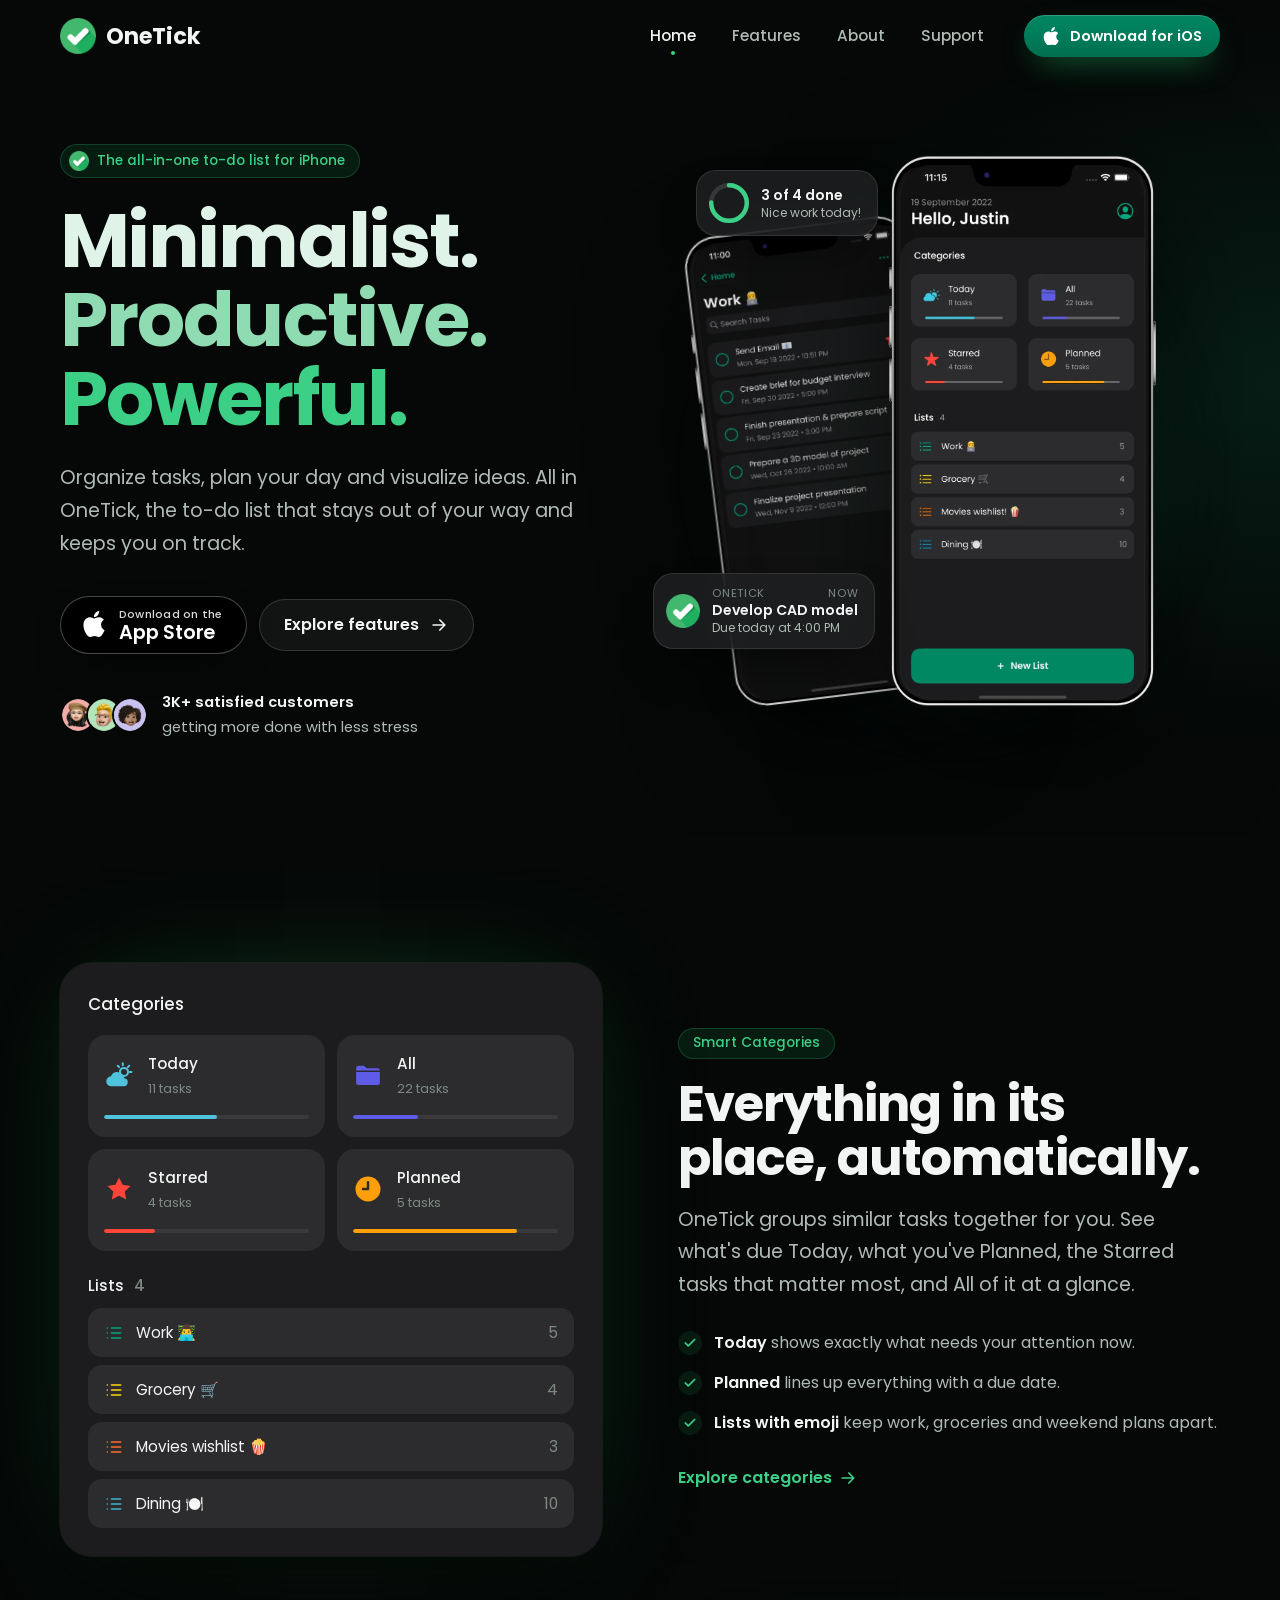
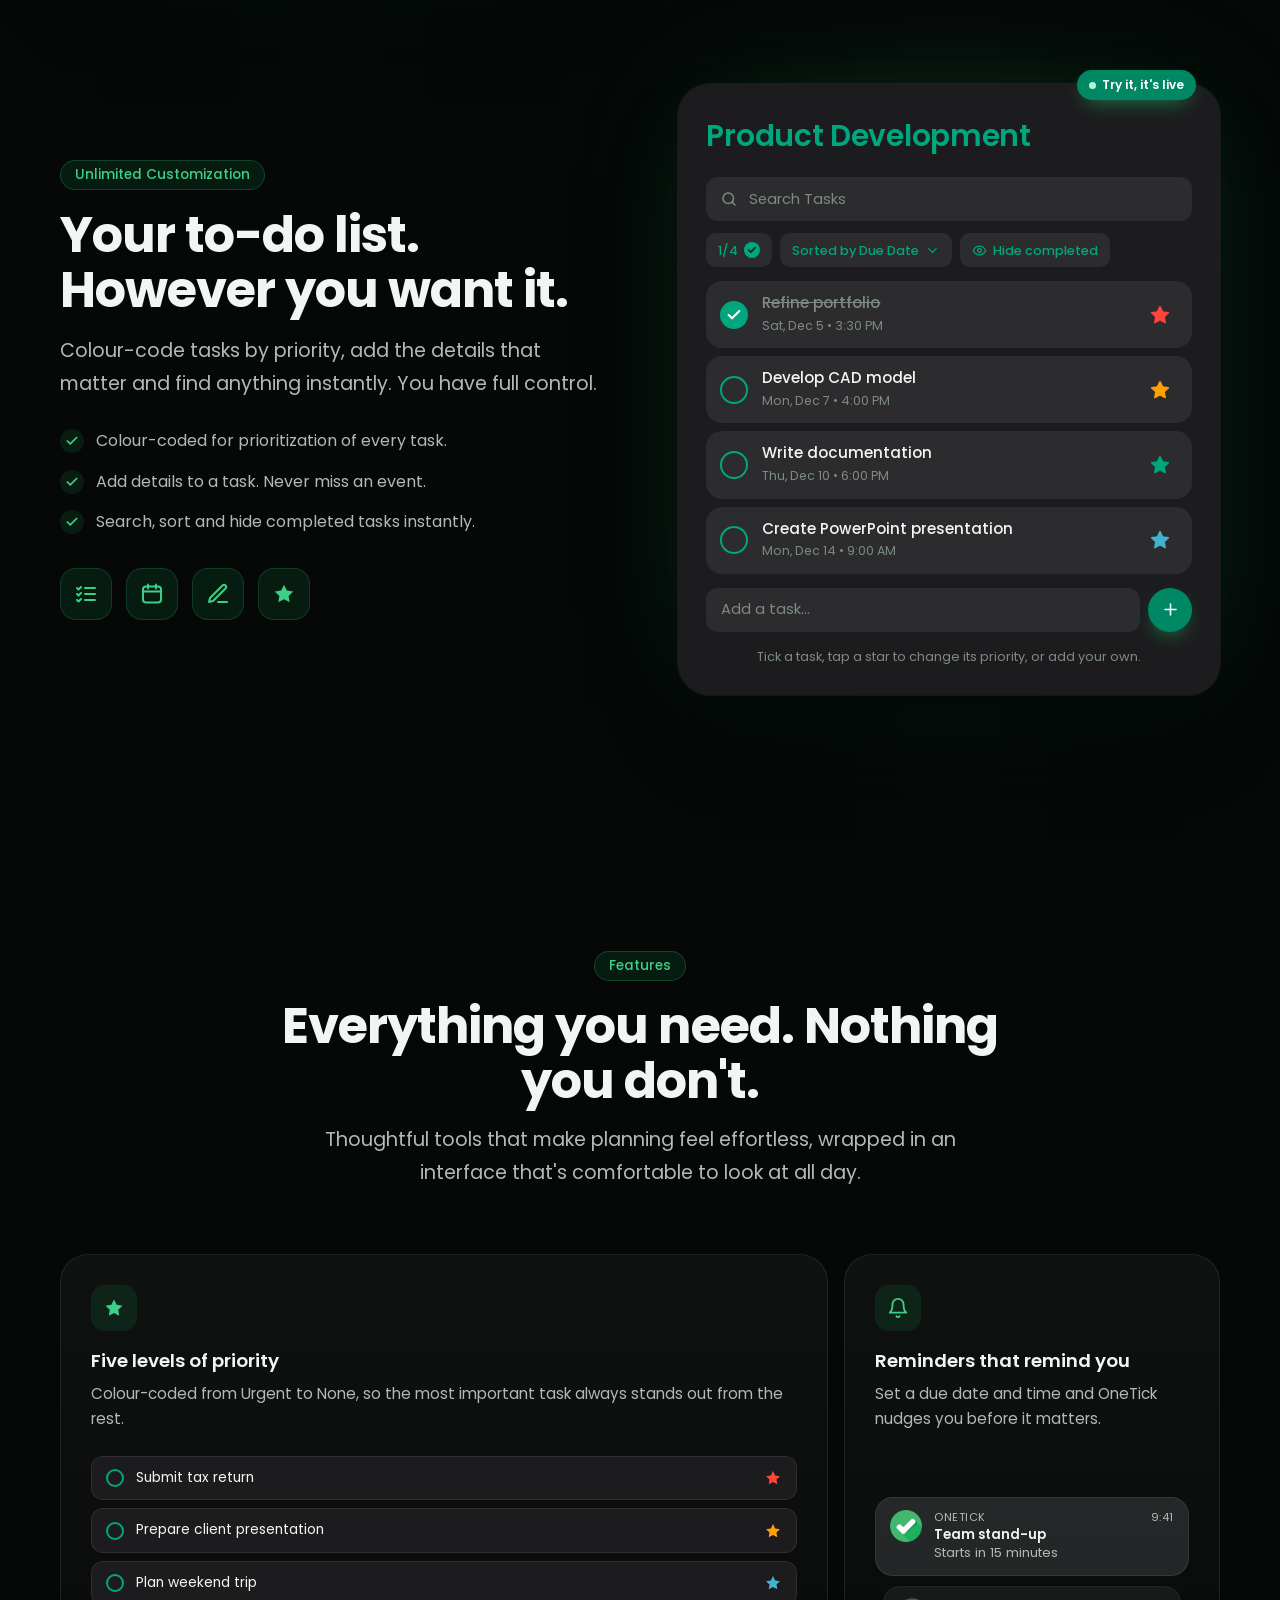
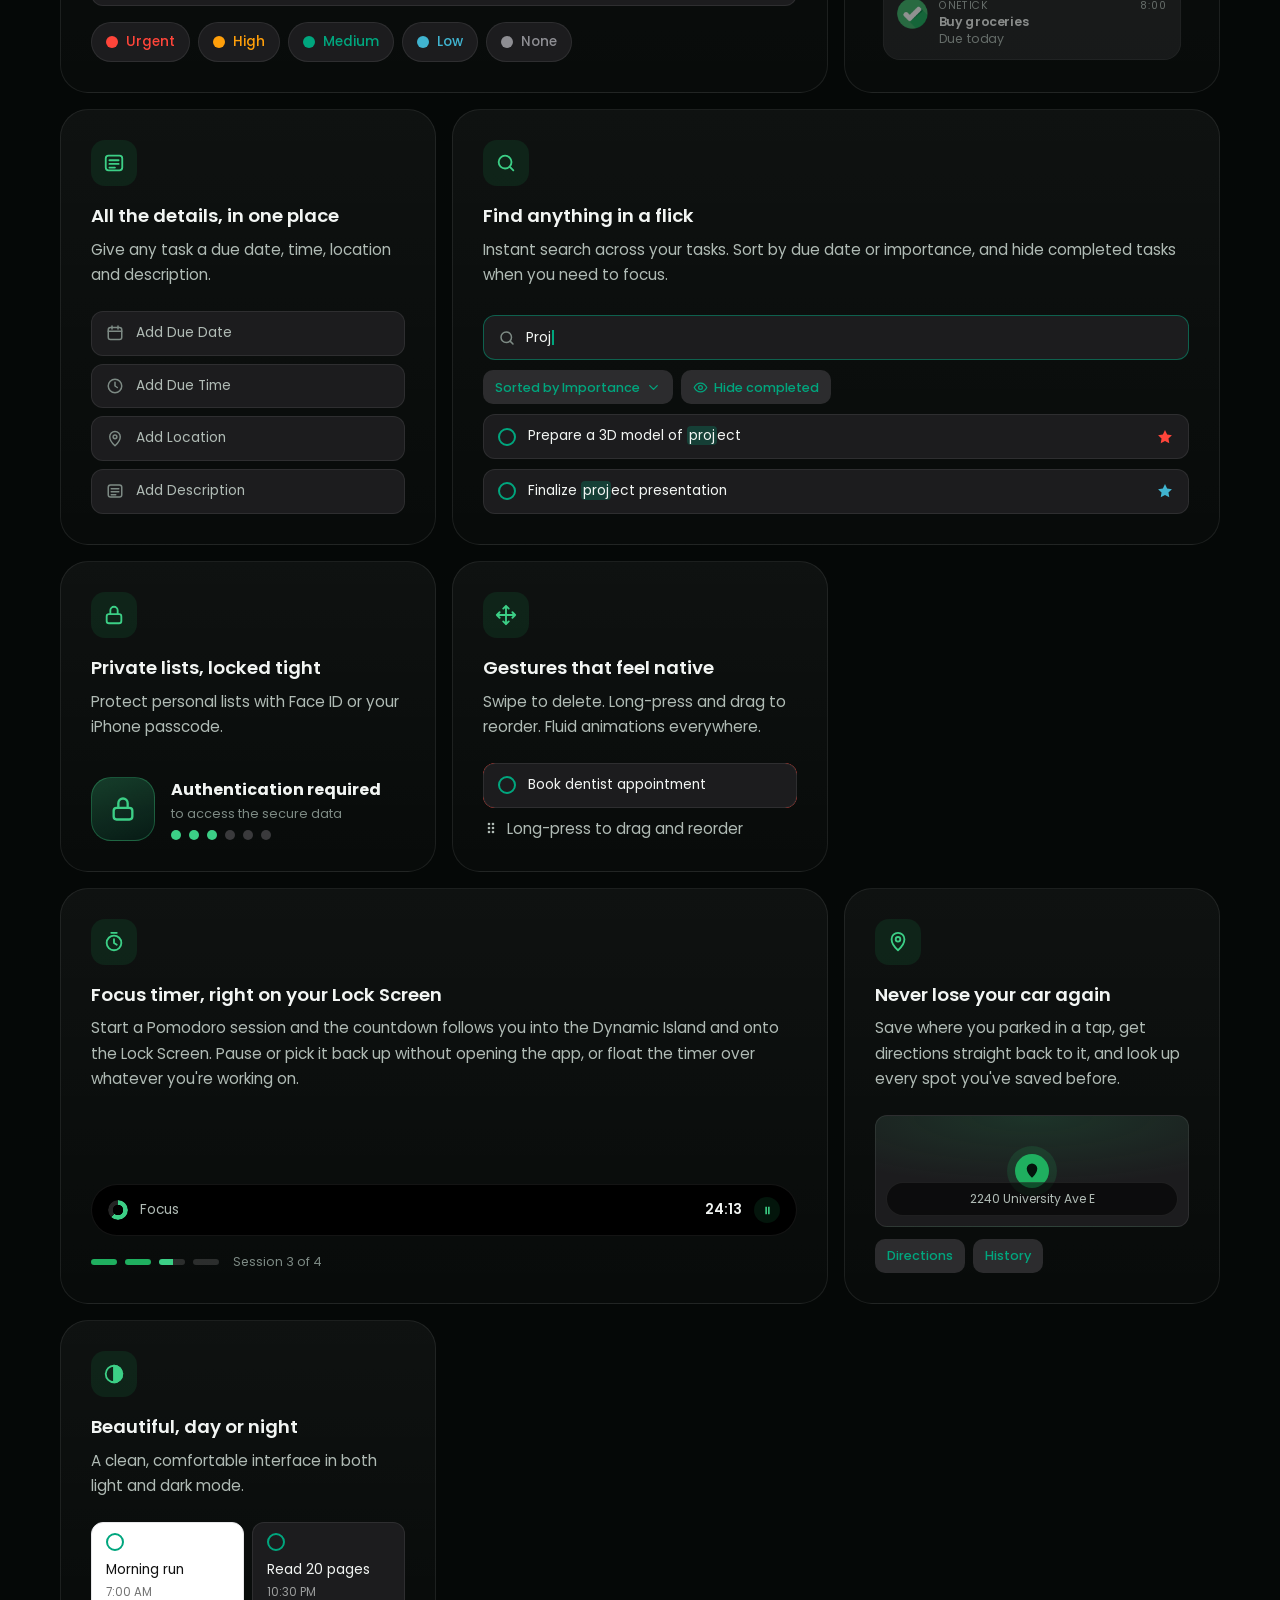
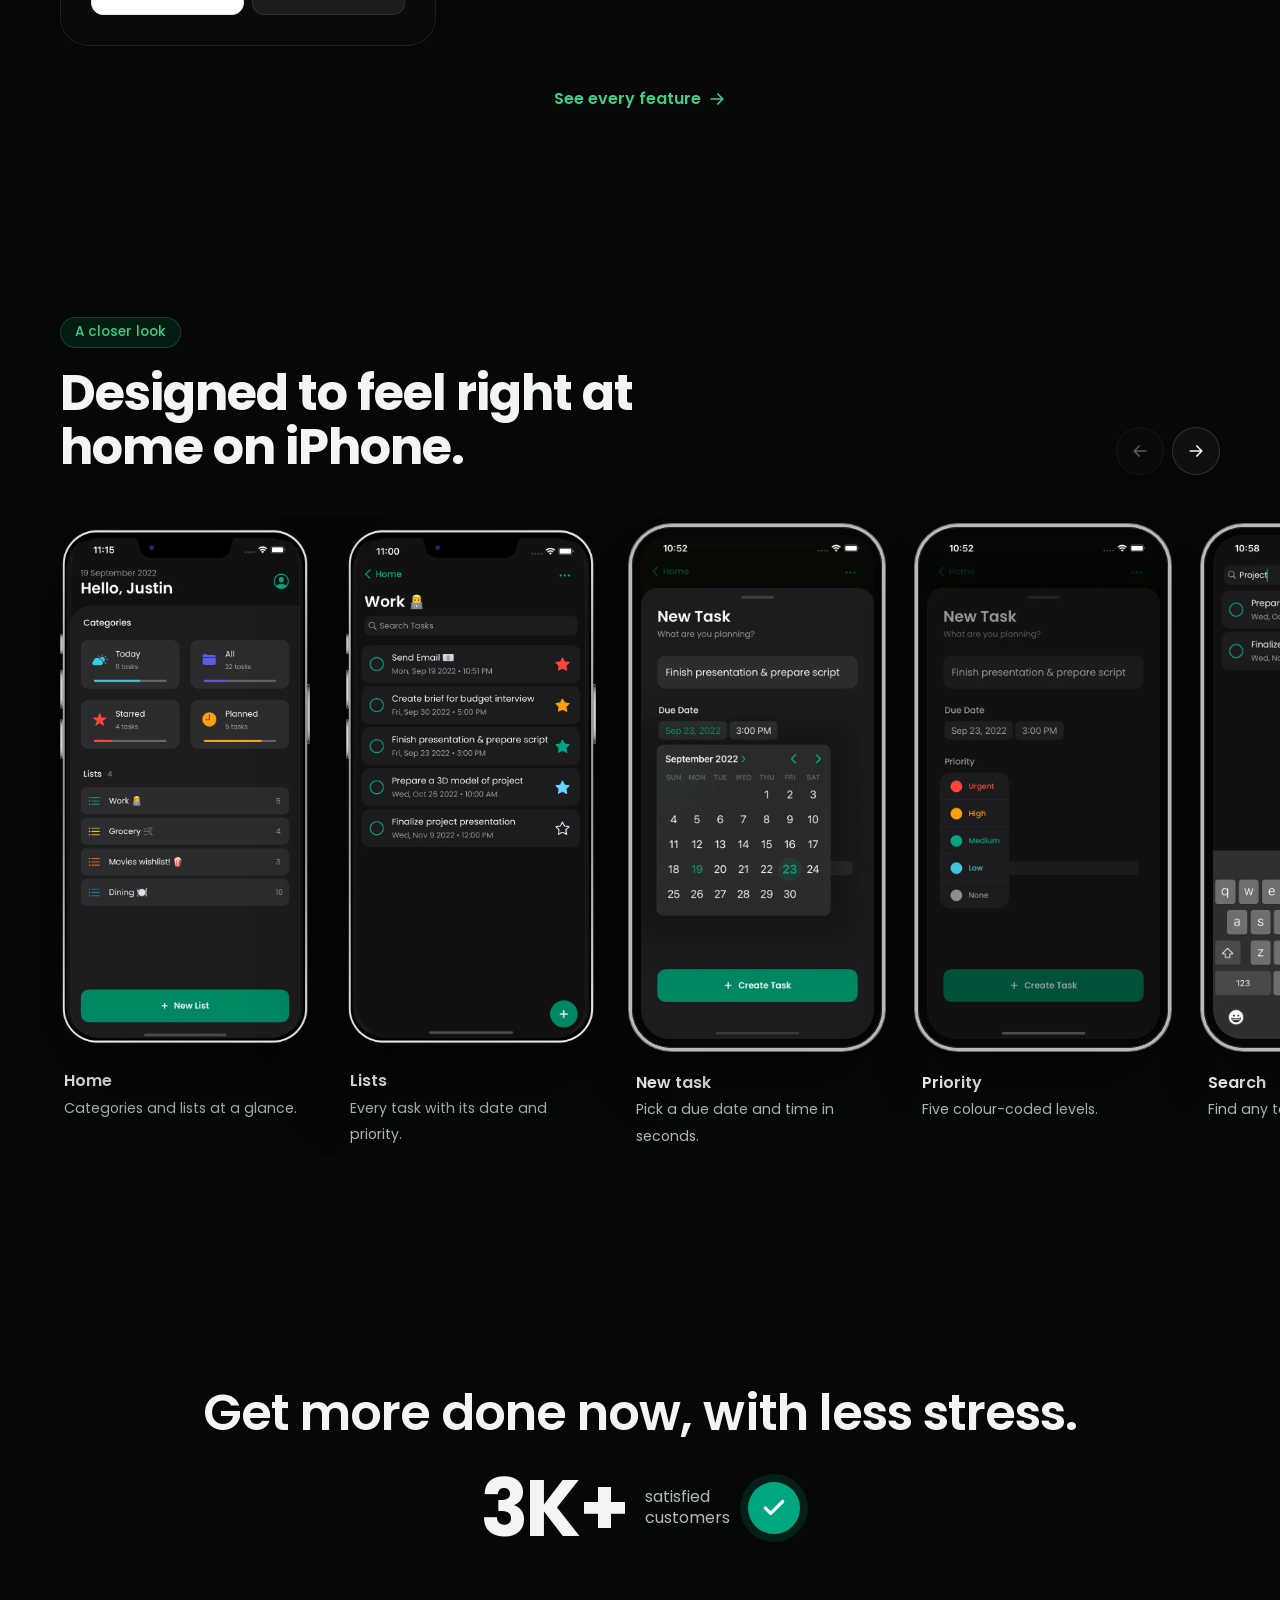
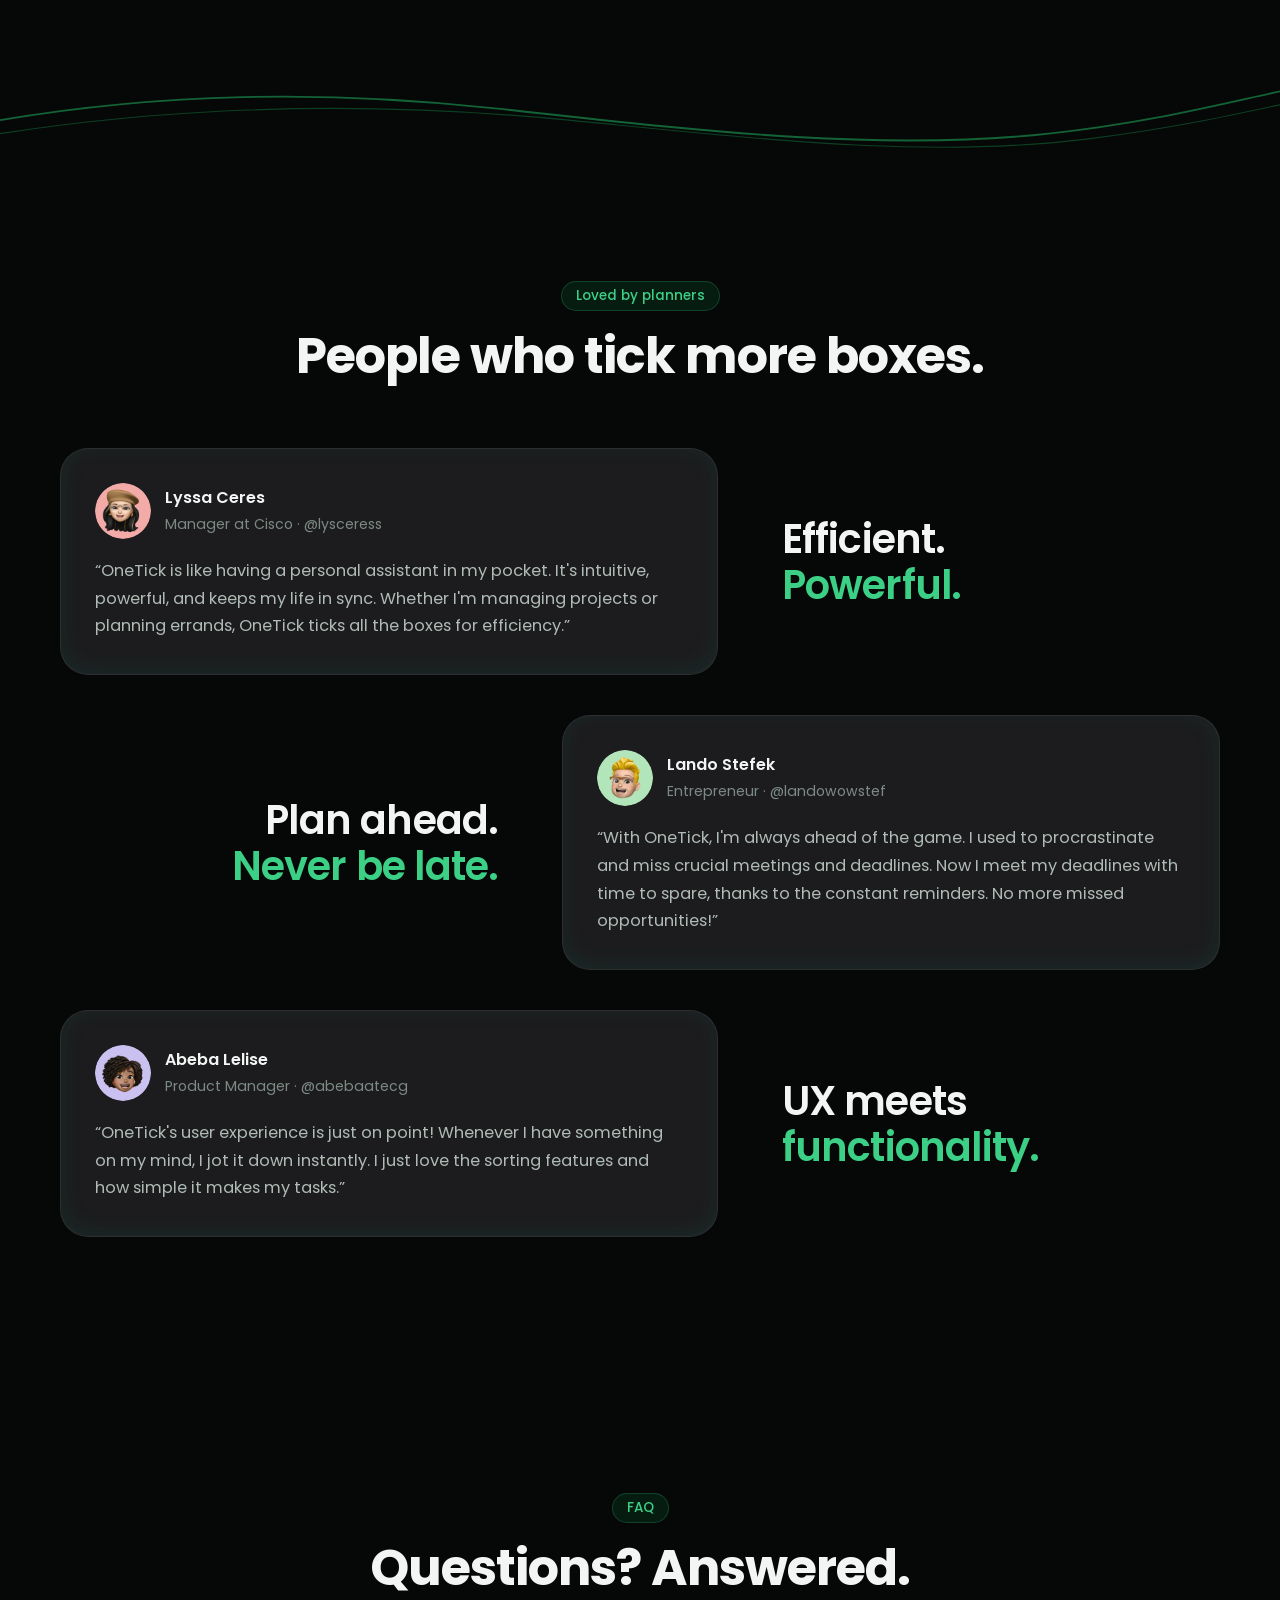
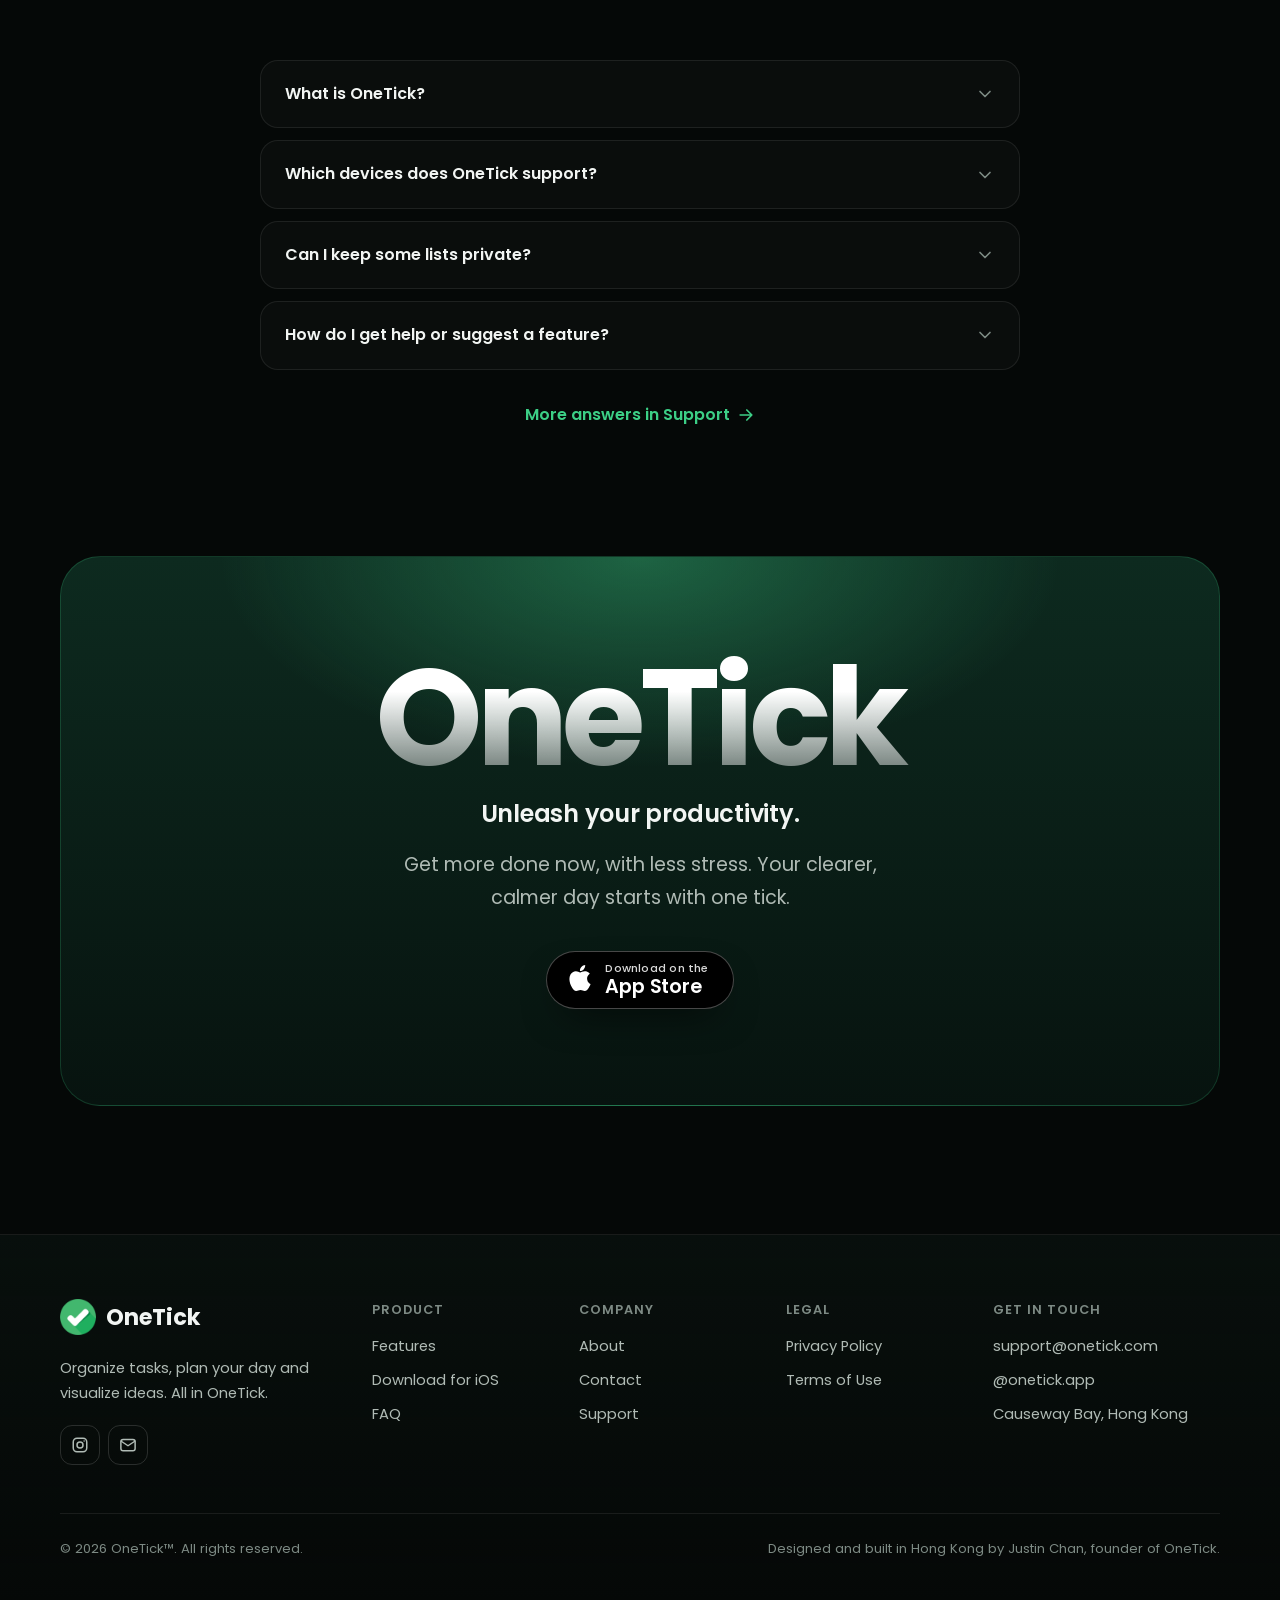
==== commit 01e11496: "Add the focus timer and car location features to the site Both ship in the app today but were not ma" ====
--- a/index.html
+++ b/index.html
@@ -295,6 +295,40 @@
                   <div class="mini-task"><i></i><span>Book dentist appointment</span></div>
                 </div>
                 <p class="drag-hint"><svg class="icon" viewBox="0 0 24 24" fill="none" stroke="currentColor" stroke-width="2" stroke-linecap="round" stroke-linejoin="round" aria-hidden="true"><circle cx="9" cy="6" r="1"/><circle cx="15" cy="6" r="1"/><circle cx="9" cy="12" r="1"/><circle cx="15" cy="12" r="1"/><circle cx="9" cy="18" r="1"/><circle cx="15" cy="18" r="1"/></svg> Long-press to drag and reorder</p>
+              </div>
+            </article>
+
+            <article class="card span-2 reveal">
+              <span class="card-icon"><svg class="icon" viewBox="0 0 24 24" fill="none" stroke="currentColor" stroke-width="2" stroke-linecap="round" stroke-linejoin="round" aria-hidden="true"><circle cx="12" cy="13" r="8"/><path d="M12 9v4l3 2M9 2h6"/></svg></span>
+              <h3>Focus timer, right on your Lock Screen</h3>
+              <p>Start a Pomodoro session and the countdown follows you into the Dynamic Island and onto the Lock Screen. Pause or pick it back up without opening the app, or float the timer over whatever you're working on.</p>
+              <div class="card-visual pomo-demo" aria-hidden="true">
+                <div class="island">
+                  <span class="island-ring"></span>
+                  <span class="island-label">Focus</span>
+                  <span class="island-time">24:13</span>
+                  <span class="island-pause"><svg class="icon" viewBox="0 0 24 24" fill="currentColor" aria-hidden="true"><path d="M8 5h3v14H8zM13 5h3v14h-3z"/></svg></span>
+                </div>
+                <div class="pomo-sessions">
+                  <span class="done"></span><span class="done"></span><span class="now"></span><span></span>
+                  <small>Session 3 of 4</small>
+                </div>
+              </div>
+            </article>
+
+            <article class="card reveal" style="--delay: 0.08s">
+              <span class="card-icon"><svg class="icon" viewBox="0 0 24 24" fill="none" stroke="currentColor" stroke-width="2" stroke-linecap="round" stroke-linejoin="round" aria-hidden="true"><path d="M12 21s-7-6.2-7-12a7 7 0 0 1 14 0c0 5.8-7 12-7 12z"/><circle cx="12" cy="9" r="2.5"/></svg></span>
+              <h3>Never lose your car again</h3>
+              <p>Save where you parked in a tap, get directions straight back to it, and look up every spot you've saved before.</p>
+              <div class="card-visual car-demo" aria-hidden="true">
+                <div class="car-map">
+                  <span class="car-pin"><svg class="icon" viewBox="0 0 24 24" fill="currentColor" aria-hidden="true"><path d="M12 21s-7-6.2-7-12a7 7 0 0 1 14 0c0 5.8-7 12-7 12z"/></svg></span>
+                  <span class="car-where">2240 University Ave E</span>
+                </div>
+                <div class="chips">
+                  <span class="chip">Directions</span>
+                  <span class="chip">History</span>
+                </div>
               </div>
             </article>
 
--- a/assets/css/style.css
+++ b/assets/css/style.css
@@ -1475,6 +1475,146 @@
   background: var(--c, var(--text));
 }
 
+/* Pomodoro card ----------------------------------------------------------- */
+
+.pomo-demo {
+  display: grid;
+  gap: 16px;
+}
+
+.island {
+  display: flex;
+  align-items: center;
+  gap: 12px;
+  padding: 12px 16px;
+  border-radius: 999px;
+  background: #000;
+  border: 1px solid var(--line);
+  font-size: 0.85rem;
+}
+
+.island-ring {
+  width: 20px;
+  height: 20px;
+  flex: none;
+  border-radius: 50%;
+  background: conic-gradient(var(--brand-bright) 0 62%, rgba(255, 255, 255, 0.14) 62% 100%);
+  -webkit-mask: radial-gradient(circle, transparent 0 5px, #000 5.5px);
+  mask: radial-gradient(circle, transparent 0 5px, #000 5.5px);
+}
+
+.island-label {
+  color: var(--text-2);
+}
+
+.island-time {
+  margin-left: auto;
+  font-variant-numeric: tabular-nums;
+  font-weight: 600;
+  color: var(--text);
+}
+
+.island-pause {
+  display: grid;
+  place-items: center;
+  width: 26px;
+  height: 26px;
+  flex: none;
+  border-radius: 50%;
+  background: var(--brand-tint);
+  color: var(--brand-bright);
+}
+
+.island-pause .icon {
+  width: 13px;
+  height: 13px;
+}
+
+.pomo-sessions {
+  display: flex;
+  align-items: center;
+  gap: 8px;
+}
+
+.pomo-sessions span {
+  width: 26px;
+  height: 6px;
+  border-radius: 999px;
+  background: rgba(255, 255, 255, 0.14);
+}
+
+.pomo-sessions .done {
+  background: var(--brand);
+}
+
+.pomo-sessions .now {
+  background: linear-gradient(90deg, var(--brand-bright) 0 55%, rgba(255, 255, 255, 0.14) 55%);
+}
+
+.pomo-sessions small {
+  margin-left: 6px;
+  color: var(--text-3);
+  font-size: 0.78rem;
+}
+
+/* Car location card ------------------------------------------------------- */
+
+.car-demo {
+  display: grid;
+  gap: 12px;
+}
+
+.car-map {
+  position: relative;
+  display: grid;
+  place-items: center;
+  height: 112px;
+  border-radius: var(--radius-sm);
+  border: 1px solid var(--line);
+  overflow: hidden;
+  background:
+    linear-gradient(transparent 49%, rgba(255, 255, 255, 0.05) 49% 51%, transparent 51%) 0 0 / 100% 28px,
+    linear-gradient(90deg, transparent 49%, rgba(255, 255, 255, 0.05) 49% 51%, transparent 51%) 0 0 / 34px 100%,
+    radial-gradient(120% 90% at 50% 0%, rgba(31, 175, 95, 0.16), transparent 70%),
+    var(--app-bg);
+}
+
+.car-pin {
+  display: grid;
+  place-items: center;
+  width: 34px;
+  height: 34px;
+  border-radius: 50%;
+  background: var(--brand);
+  color: #04130c;
+  box-shadow: 0 0 0 8px rgba(31, 175, 95, 0.16);
+}
+
+.car-pin .icon {
+  width: 18px;
+  height: 18px;
+}
+
+.car-where {
+  position: absolute;
+  left: 10px;
+  bottom: 10px;
+  right: 10px;
+  padding: 6px 10px;
+  border-radius: 999px;
+  background: rgba(0, 0, 0, 0.55);
+  border: 1px solid var(--line);
+  font-size: 0.76rem;
+  color: var(--text-2);
+  text-align: center;
+}
+
+.car-demo .chips {
+  display: flex;
+  flex-wrap: wrap;
+  gap: 8px;
+}
+
 .notif {
   display: flex;
   gap: 12px;
